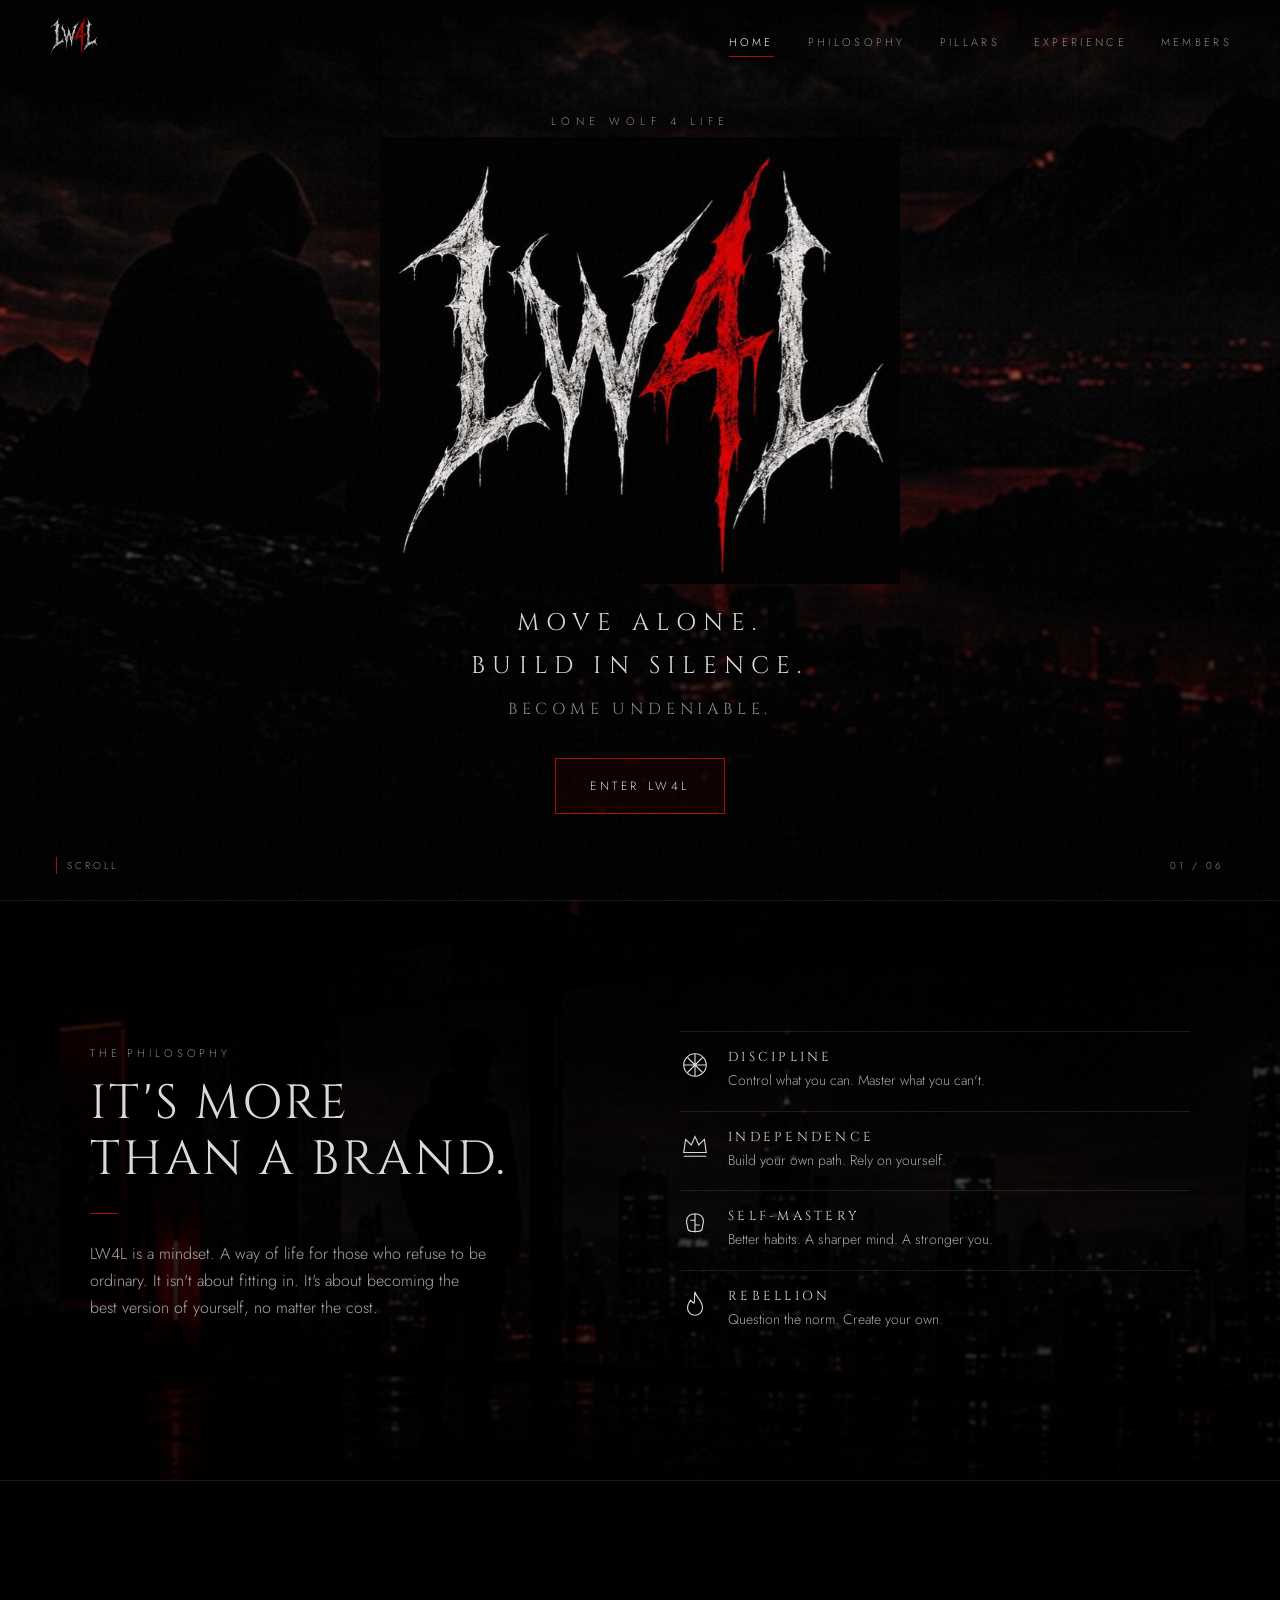
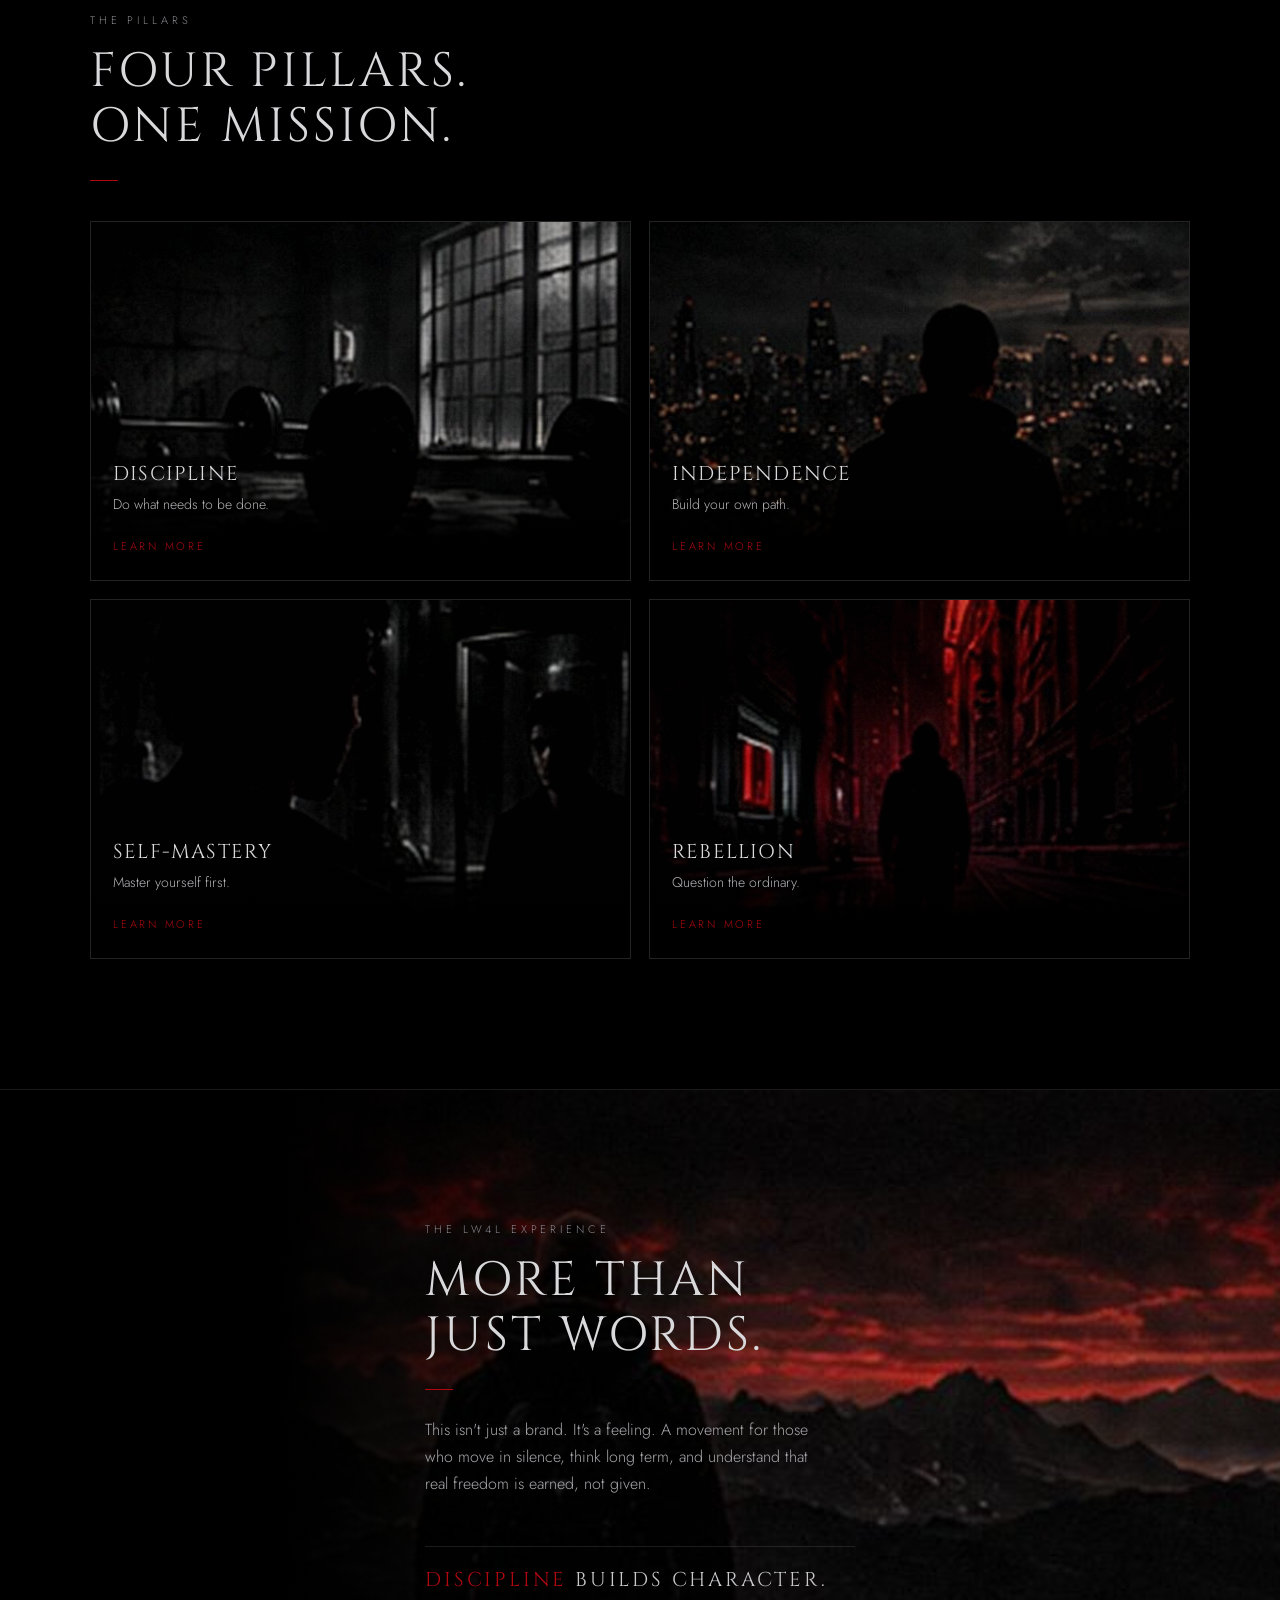
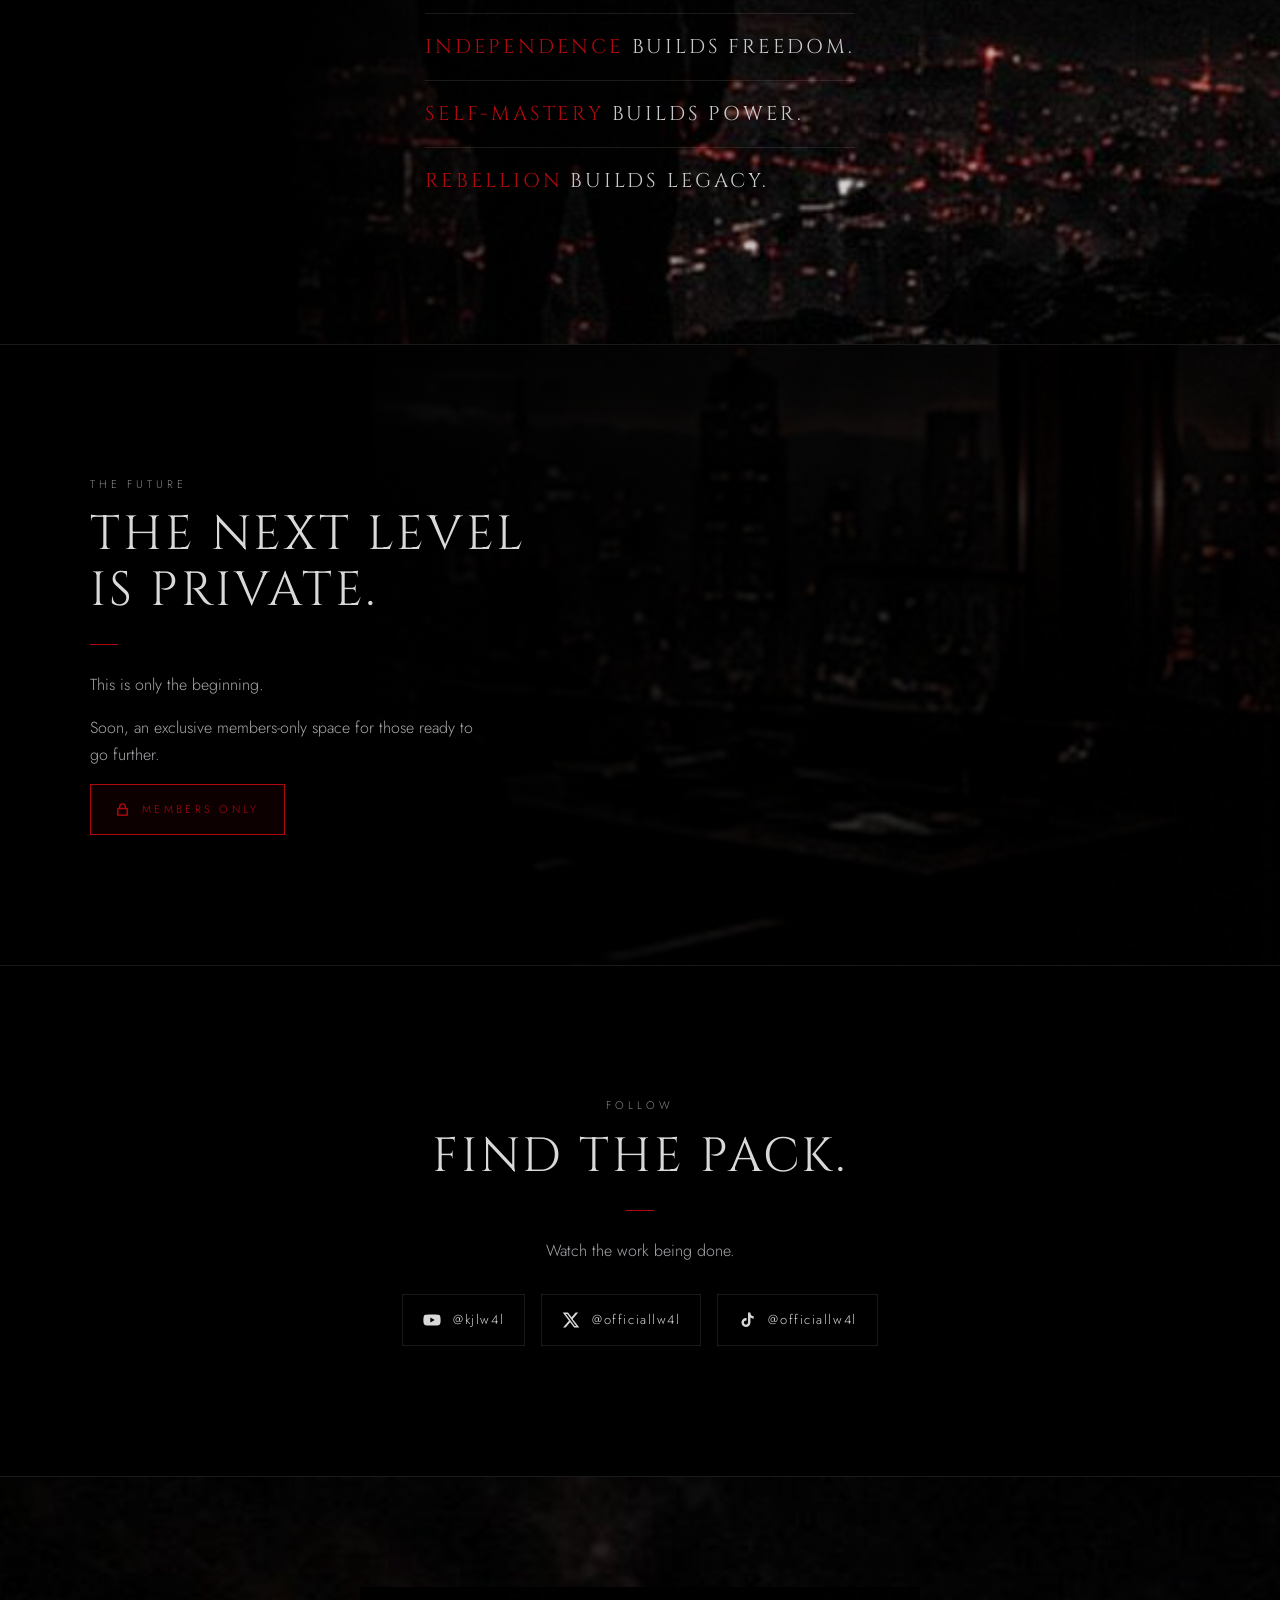
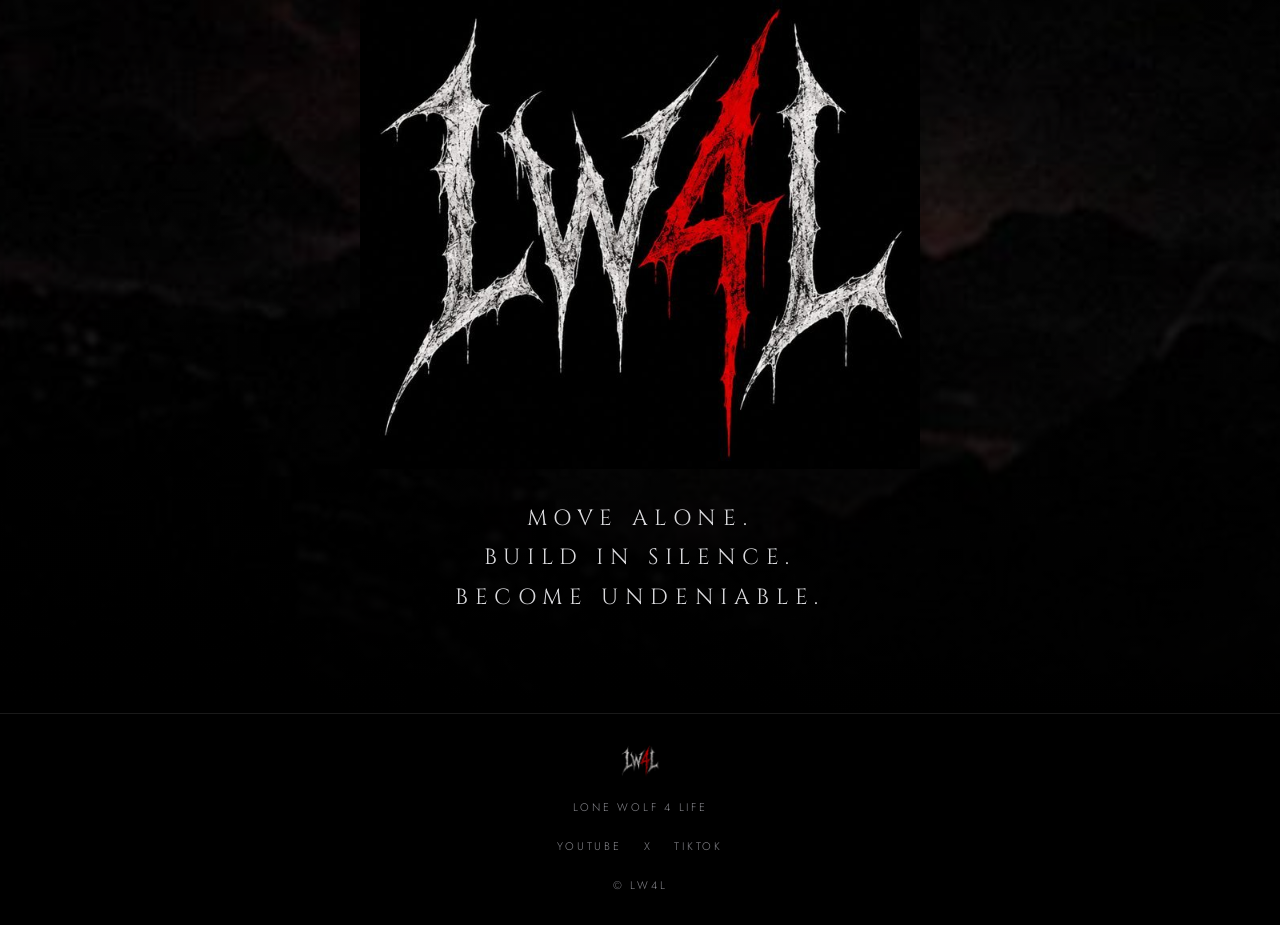
==== index.html @ 5212b858 "Rename index-3.html to index.html" ====
<!DOCTYPE html>
<html lang="en"><head>
<meta charset="utf-8">
<meta name="viewport" content="width=device-width, initial-scale=1, viewport-fit=cover">
<title>LW4L — Lone Wolf 4 Life</title>
<meta name="description" content="Move alone. Build in silence. Become undeniable.">
<meta name="theme-color" content="#000000">
<link rel="preconnect" href="https://fonts.googleapis.com"><link rel="preconnect" href="https://fonts.gstatic.com" crossorigin>
<link href="https://fonts.googleapis.com/css2?family=Cinzel:wght@400;500&family=Jost:wght@300;400&display=swap" rel="stylesheet">
<style>
:root{--bg:#000;--ch:#0a0a0b;--tx:#d9d9dc;--mu:#8a8a90;--red:#b0080f;--line:rgba(255,255,255,.1);--serif:'Cinzel',Georgia,serif;--sans:'Jost',system-ui,sans-serif;box-sizing:border-box;padding-top:env(safe-area-inset-top,0px);padding-bottom:env(safe-area-inset-bottom,0px)}
*,*:before,*:after{box-sizing:inherit}
html{scroll-behavior:smooth;height:auto;scroll-padding-top:64px}
body{margin:0;background:var(--bg);color:var(--tx);font:300 16px/1.7 var(--sans);overflow-x:hidden}
body:after{content:"";position:fixed;inset:0;pointer-events:none;opacity:.07;z-index:50;background-image:url("data:image/svg+xml,%3Csvg xmlns='http://www.w3.org/2000/svg' width='160' height='160'%3E%3Cfilter id='n'%3E%3CfeTurbulence baseFrequency='.9' numOctaves='2'/%3E%3C/filter%3E%3Crect width='160' height='160' filter='url(%23n)'/%3E%3C/svg%3E")}
a{color:inherit;text-decoration:none}
h1,h2,h3{font-family:var(--serif);font-weight:400;margin:0;letter-spacing:.06em;text-transform:uppercase;line-height:1.15}
.eyebrow{font-size:11px;letter-spacing:.35em;color:var(--mu);margin:0 0 14px;text-transform:uppercase}
.rule{width:28px;height:1px;background:var(--red);margin:26px 0}
section{position:relative;padding:88px 24px;border-top:1px solid var(--line);overflow:hidden}
.in{max-width:1100px;margin:0 auto;position:relative;z-index:2}
h2{font-size:clamp(28px,7.5vw,48px)}
p{margin:0 0 1em;color:#a9a9ae;max-width:44ch}
.scene{position:absolute;inset:0;z-index:0}
.scene svg{width:100%;height:100%;display:block}
.shade{position:absolute;inset:0;z-index:1;background:linear-gradient(180deg,rgba(0,0,0,.35),rgba(0,0,0,.2) 40%,#000 100%)}
/* nav */
nav{position:fixed;top:0;left:0;right:0;z-index:40;display:flex;justify-content:space-between;align-items:center;padding:calc(10px + env(safe-area-inset-top,0px)) 20px 10px;background:linear-gradient(#000,transparent);transition:background .3s}
nav.s{background:rgba(0,0,0,.88);backdrop-filter:blur(8px)}
.logo-s{height:38px;mix-blend-mode:screen}
.links{display:none}
.links a{font-size:11px;letter-spacing:.3em;text-transform:uppercase;color:var(--mu);padding:6px 0;margin-left:34px;border-bottom:1px solid transparent;transition:.3s}
.links a:hover,.links a.on{color:#fff;border-color:var(--red)}
.burger{background:none;border:0;width:44px;height:44px;cursor:pointer;display:grid;place-content:center;gap:6px}
.burger i{display:block;width:22px;height:1px;background:var(--tx);transition:.3s}
.menu{position:fixed;inset:0;z-index:39;background:#000;display:flex;flex-direction:column;justify-content:center;gap:26px;padding:40px;opacity:0;visibility:hidden;transition:.4s}
.menu.o{opacity:1;visibility:visible}
.menu a{font-family:var(--serif);font-size:28px;letter-spacing:.12em;text-transform:uppercase}
.menu a:last-child{color:var(--red)}
/* hero */
#home{min-height:100svh;display:flex;align-items:center;justify-content:center;text-align:center;padding:96px 20px 70px;border:0}
#home .hl{width:min(82vw,520px);mix-blend-mode:screen;margin:6px auto 0;display:block;animation:rise 2.2s ease both}
@keyframes rise{from{opacity:0;filter:blur(8px);transform:scale(.97)}to{opacity:1;filter:none;transform:none}}
.sup{font-size:11px;letter-spacing:.5em;color:var(--mu);margin:0;max-width:none}
.hero-t{font-size:clamp(15px,4.4vw,24px);letter-spacing:.3em;margin:18px 0 8px;line-height:1.8}
.hero-s{font-family:var(--serif);font-size:clamp(12px,3.4vw,16px);letter-spacing:.3em;color:var(--mu);margin:0 auto 34px;max-width:none}
.btn{display:inline-block;border:1px solid var(--red);color:var(--tx);font-size:12px;letter-spacing:.3em;text-transform:uppercase;padding:17px 34px;min-height:48px;background:rgba(120,0,6,.12);transition:.35s}
.btn:hover{background:var(--red);box-shadow:0 0 30px rgba(176,8,15,.4)}
.scroll{position:absolute;left:24px;bottom:26px;z-index:3;font-size:10px;letter-spacing:.3em;color:var(--mu);border-left:1px solid var(--red);padding-left:10px}
.count{position:absolute;right:24px;bottom:26px;z-index:3;font-size:10px;letter-spacing:.3em;color:var(--mu)}
/* philosophy */
.ph{display:grid;gap:40px}
.trait{display:flex;gap:18px;padding:18px 0;border-top:1px solid var(--line)}
.trait svg{flex:none;width:30px;height:30px;stroke:var(--tx);fill:none;stroke-width:1.2}
.trait h3{font-size:13px;letter-spacing:.25em;margin-bottom:4px}
.trait p{font-size:14px;margin:0}
/* pillars */
.grid{display:grid;gap:14px;margin-top:40px}
.card{position:relative;border:1px solid var(--line);background:var(--ch);min-height:300px;display:flex;flex-direction:column;justify-content:flex-end;overflow:hidden;transition:border-color .4s}
.card:hover{border-color:rgba(176,8,15,.7)}
.card .scene{opacity:.8;transition:transform 1.2s}
.card:hover .scene{transform:scale(1.06)}
.card .txt{position:relative;z-index:2;padding:22px;background:linear-gradient(transparent,#000 70%)}
.card h3{font-size:20px;margin-bottom:8px}
.card p{font-size:14px;margin:0 0 14px;color:#b4b4b8}
.card small{font-size:11px;letter-spacing:.25em;color:var(--red);text-transform:uppercase}
/* experience */
#experience{min-height:92svh;display:flex;align-items:center;background:#000}
.lines{margin-top:48px}
.lines div{font-family:var(--serif);font-size:clamp(15px,4.2vw,20px);letter-spacing:.14em;text-transform:uppercase;padding:16px 0;border-top:1px solid var(--line);color:#c9c9cc;opacity:.35;transition:opacity .9s,color .9s}
.lines div.v{opacity:1}
.lines div.v b{color:var(--red);font-weight:400}
/* future */
.lock{display:inline-flex;align-items:center;gap:12px;border:1px solid var(--red);color:var(--red);font-size:11px;letter-spacing:.3em;padding:15px 24px;min-height:48px;background:rgba(120,0,6,.1)}
.lock svg{width:15px;height:15px;stroke:var(--red);fill:none;stroke-width:1.5}
/* socials */
#social{text-align:center}
#social p{margin-left:auto;margin-right:auto}
.soc{display:flex;gap:16px;justify-content:center;margin-top:30px;flex-wrap:wrap}
.soc a{display:flex;align-items:center;gap:12px;border:1px solid var(--line);padding:14px 20px;min-height:48px;font-size:13px;letter-spacing:.12em;transition:.35s}
.soc a:hover{border-color:var(--red);background:rgba(120,0,6,.15)}
.soc svg{width:18px;height:18px;fill:var(--tx)}
/* final */
#final{text-align:center;padding:110px 20px 90px}
#final .fl{width:min(86vw,560px);mix-blend-mode:screen;display:block;margin:0 auto 30px}
#final .hero-t{margin:0 0 6px}
footer{border-top:1px solid var(--line);padding:30px 24px calc(30px + env(safe-area-inset-bottom,0px));display:flex;flex-direction:column;gap:20px;align-items:center;text-align:center;font-size:11px;letter-spacing:.25em;color:var(--mu)}
footer img{height:34px;mix-blend-mode:screen}
footer .fs{display:flex;gap:22px}
footer .fs a:hover{color:#fff}
.rv{opacity:0;transform:translateY(14px);transition:opacity 1s,transform 1s}
.rv.v{opacity:1;transform:none}
:focus-visible{outline:1px solid var(--red);outline-offset:3px}
@media(prefers-reduced-motion:reduce){*{animation:none!important;transition:none!important}.rv,.lines div{opacity:1;transform:none}html{scroll-behavior:auto}}
@media(min-width:860px){
section{padding:130px 56px}
nav{padding:14px 48px}.links{display:block}.burger{display:none}.logo-s{height:44px}
.ph{grid-template-columns:1fr 1fr;gap:80px;align-items:center}
.grid{grid-template-columns:1fr 1fr;gap:18px}.card{min-height:360px}
.scroll{left:56px}.count{right:56px}
#home .hl{width:520px}
}
.scene img{width:100%;height:100%;object-fit:cover;display:block}
#home .scene img{object-position:22% 40%}#home .shade{background:linear-gradient(180deg,rgba(0,0,0,.45),rgba(0,0,0,.5) 45%,#000 100%)}
#philosophy .scene img{object-position:75% 50%}#philosophy .scene{opacity:.5!important}
#philosophy .shade{background:linear-gradient(180deg,rgba(0,0,0,.75),rgba(0,0,0,.45) 45%,rgba(0,0,0,.8))}
.card .scene img{filter:contrast(1.05) saturate(.9)}
#experience .scene{bottom:auto;height:64%}#experience .scene img{object-position:70% 50%}
.sh-e{background:linear-gradient(180deg,rgba(0,0,0,.35) 0,rgba(0,0,0,.45) 30%,#000 66%)!important}
.sh-m{background:linear-gradient(180deg,#000,rgba(0,0,0,.55) 40%,#000)!important}
#members .scene{opacity:.45}#final .scene{opacity:.8}
@media(min-width:860px){#experience .scene{height:100%}#experience .scene img{object-position:60% 50%}
.sh-e{background:linear-gradient(90deg,#000 22%,rgba(0,0,0,.15) 62%,rgba(0,0,0,.35))!important}
.sh-m{background:linear-gradient(90deg,#000 25%,rgba(0,0,0,.35))!important}#home .scene img{object-position:50% 40%}}
@media(prefers-reduced-motion:no-preference){#home .scene img{animation:kb 24s ease-out both}@keyframes kb{from{transform:scale(1.06)}to{transform:none}}}
</style></head><body>
<nav id="nav"><a href="#home" aria-label="LW4L home"><img class="logo-s" src="logo.jpg" alt="LW4L"></a>
<div class="links"><a href="#home" class="on">Home</a><a href="#philosophy">Philosophy</a><a href="#pillars">Pillars</a><a href="#experience">Experience</a><a href="#members">Members</a></div>
<button class="burger" id="bg" aria-label="Menu" aria-expanded="false"><i></i><i></i></button></nav>
<div class="menu" id="menu"><a href="#home">Home</a><a href="#philosophy">Philosophy</a><a href="#pillars">Pillars</a><a href="#experience">Experience</a><a href="#members">Members</a></div>

<section id="home">
<div class="scene "><img src="hero.jpg" alt="" decoding="async"></div><div class="shade"></div>
<div class="in"><p class="sup">LONE WOLF 4 LIFE</p>
<img class="hl" src="logo.jpg" alt="LW4L">
<h1 class="hero-t">Move alone.<br>Build in silence.</h1><p class="hero-s">BECOME UNDENIABLE.</p>
<a class="btn" href="#philosophy">Enter LW4L</a></div>
<div class="scroll">SCROLL</div><div class="count">01 / 06</div></section>

<section id="philosophy"><div class="scene "><img src="philosophy.jpg" alt="" loading="lazy" decoding="async"></div><div class="shade"></div>
<div class="in ph"><div class="rv"><p class="eyebrow">The philosophy</p><h2>It's more<br>than a brand.</h2><div class="rule"></div>
<p>LW4L is a mindset. A way of life for those who refuse to be ordinary. It isn't about fitting in. It's about becoming the best version of yourself, no matter the cost.</p></div>
<div class="rv">
<div class="trait"><svg viewBox="0 0 32 32"><circle cx="16" cy="16" r="12"/><path d="M16 4v24M4 16h24M8 8l16 16M24 8L8 24"/></svg><div><h3>Discipline</h3><p>Control what you can. Master what you can't.</p></div></div>
<div class="trait"><svg viewBox="0 0 32 32"><path d="M4 24l2-14 6 6 4-9 4 9 6-6 2 14zM4 28h24"/></svg><div><h3>Independence</h3><p>Build your own path. Rely on yourself.</p></div></div>
<div class="trait"><svg viewBox="0 0 32 32"><path d="M16 5c-5 0-9 3-9 8 0 3 1 4 1 6 0 3 2 5 5 5h6c3 0 5-2 5-5 0-2 1-3 1-6 0-5-4-8-9-8zM16 5v20M11 12h5M16 17h5"/></svg><div><h3>Self-mastery</h3><p>Better habits. A sharper mind. A stronger you.</p></div></div>
<div class="trait"><svg viewBox="0 0 32 32"><path d="M16 3c1 6 8 9 8 17a8 8 0 0 1-16 0c0-4 2-5 3-8 2 2 3 3 4 3 1-4 0-8 1-12z"/></svg><div><h3>Rebellion</h3><p>Question the norm. Create your own.</p></div></div>
</div></div></section>

<section id="pillars"><div class="in"><div class="rv"><p class="eyebrow">The pillars</p><h2>Four pillars.<br>One mission.</h2><div class="rule"></div></div>
<div class="grid">
<a class="card rv" href="#experience"><div class="scene "><img src="discipline.jpg" alt="" loading="lazy" decoding="async"></div><div class="txt"><h3>Discipline</h3><p>Do what needs to be done.</p><small>Learn more</small></div></a>
<a class="card rv" href="#experience"><div class="scene "><img src="independence.jpg" alt="" loading="lazy" decoding="async"></div><div class="txt"><h3>Independence</h3><p>Build your own path.</p><small>Learn more</small></div></a>
<a class="card rv" href="#experience"><div class="scene "><img src="self-mastery.jpg" alt="" loading="lazy" decoding="async"></div><div class="txt"><h3>Self-mastery</h3><p>Master yourself first.</p><small>Learn more</small></div></a>
<a class="card rv" href="#experience"><div class="scene "><img src="rebellion.jpg" alt="" loading="lazy" decoding="async"></div><div class="txt"><h3>Rebellion</h3><p>Question the ordinary.</p><small>Learn more</small></div></a>
</div></div></section>

<section id="experience"><div class="scene "><img src="experience.jpg" alt="" loading="lazy" decoding="async"></div><div class="shade sh-e"></div>
<div class="in"><div class="rv"><p class="eyebrow">The LW4L experience</p><h2>More than<br>just words.</h2><div class="rule"></div>
<p>This isn't just a brand. It's a feeling. A movement for those who move in silence, think long term, and understand that real freedom is earned, not given.</p></div>
<div class="lines"><div><b>Discipline</b> builds character.</div><div><b>Independence</b> builds freedom.</div><div><b>Self-mastery</b> builds power.</div><div><b>Rebellion</b> builds legacy.</div></div></div></section>

<section id="members"><div class="scene "><img src="members.jpg" alt="" loading="lazy" decoding="async"></div><div class="shade sh-m"></div>
<div class="in rv"><p class="eyebrow">The future</p><h2>The next level<br>is private.</h2><div class="rule"></div>
<p>This is only the beginning.</p><p>Soon, an exclusive members-only space for those ready to go further.</p>
<span class="lock"><svg viewBox="0 0 16 16"><rect x="3" y="7" width="10" height="7"/><path d="M5 7V5a3 3 0 0 1 6 0v2"/></svg>MEMBERS ONLY</span></div></section>

<section id="social"><div class="in rv"><p class="eyebrow">Follow</p><h2>Find the pack.</h2><div class="rule" style="margin-left:auto;margin-right:auto"></div><p>Watch the work being done.</p>
<div class="soc">
<a href="https://www.youtube.com/@kjlw4l" target="_blank" rel="noopener"><svg viewBox="0 0 24 24"><path d="M23 7.2a3 3 0 0 0-2.1-2.1C19 4.6 12 4.6 12 4.6s-7 0-8.9.5A3 3 0 0 0 1 7.2C.5 9 .5 12 .5 12s0 3 .5 4.8a3 3 0 0 0 2.1 2.1c1.9.5 8.9.5 8.9.5s7 0 8.9-.5a3 3 0 0 0 2.1-2.1c.5-1.8.5-4.8.5-4.8s0-3-.5-4.8zM9.8 15.2V8.8l5.9 3.2z"/></svg>@kjlw4l</a>
<a href="https://x.com/officiallw4l" target="_blank" rel="noopener"><svg viewBox="0 0 24 24"><path d="M18.2 2h3.4l-7.4 8.5L23 22h-6.8l-5.3-7-6.1 7H1.4l7.9-9L1 2h7l4.8 6.4zm-1.2 18h1.9L7 3.9H5z"/></svg>@officiallw4l</a>
<a href="https://www.tiktok.com/@officiallw4l" target="_blank" rel="noopener"><svg viewBox="0 0 24 24"><path d="M16.6 2h-3.2v13.4a2.8 2.8 0 1 1-2.8-2.8c.3 0 .6 0 .8.1V9.4a6 6 0 1 0 5.2 5.9V8.8a7.4 7.4 0 0 0 4.3 1.4V7a4.3 4.3 0 0 1-4.3-5z"/></svg>@officiallw4l</a></div></div></section>

<section id="final"><div class="scene "><img src="final.jpg" alt="" loading="lazy" decoding="async"></div><div class="shade"></div>
<div class="in rv"><img class="fl" src="logo.jpg" alt="LW4L">
<h2 class="hero-t" style="font-size:clamp(14px,4vw,22px)">Move alone.<br>Build in silence.<br>Become undeniable.</h2></div></section>
<footer><img src="logo.jpg" alt="LW4L"><span>LONE WOLF 4 LIFE</span>
<div class="fs"><a href="https://www.youtube.com/@kjlw4l" target="_blank" rel="noopener">YOUTUBE</a><a href="https://x.com/officiallw4l" target="_blank" rel="noopener">X</a><a href="https://www.tiktok.com/@officiallw4l" target="_blank" rel="noopener">TIKTOK</a></div>
<span>© LW4L</span></footer>
<script>
// Menu
const bg=document.getElementById('bg'),menu=document.getElementById('menu'),nav=document.getElementById('nav');
function tog(o){menu.classList.toggle('o',o);bg.setAttribute('aria-expanded',o);document.body.style.overflow=o?'hidden':''}
bg.onclick=()=>tog(!menu.classList.contains('o'));
menu.querySelectorAll('a').forEach(a=>a.onclick=()=>tog(false));
addEventListener('scroll',()=>nav.classList.toggle('s',scrollY>40),{passive:true});
// Reveals
const io=new IntersectionObserver(es=>es.forEach(e=>{if(e.isIntersecting){e.target.classList.add('v');io.unobserve(e.target)}}),{threshold:.2});
document.querySelectorAll('.rv').forEach(e=>io.observe(e));
const io2=new IntersectionObserver(es=>es.forEach(e=>{if(e.isIntersecting){[...e.target.children].forEach((c,i)=>setTimeout(()=>c.classList.add('v'),i*450));io2.unobserve(e.target)}}),{threshold:.4});
io2.observe(document.querySelector('.lines'));
// Active nav link
const ls=[...document.querySelectorAll('.links a')];
const io3=new IntersectionObserver(es=>es.forEach(e=>{if(e.isIntersecting)ls.forEach(l=>l.classList.toggle('on',l.getAttribute('href')==='#'+e.target.id))}),{threshold:.5});
['home','philosophy','pillars','experience','members'].forEach(i=>io3.observe(document.getElementById(i)));
</script></body></html>
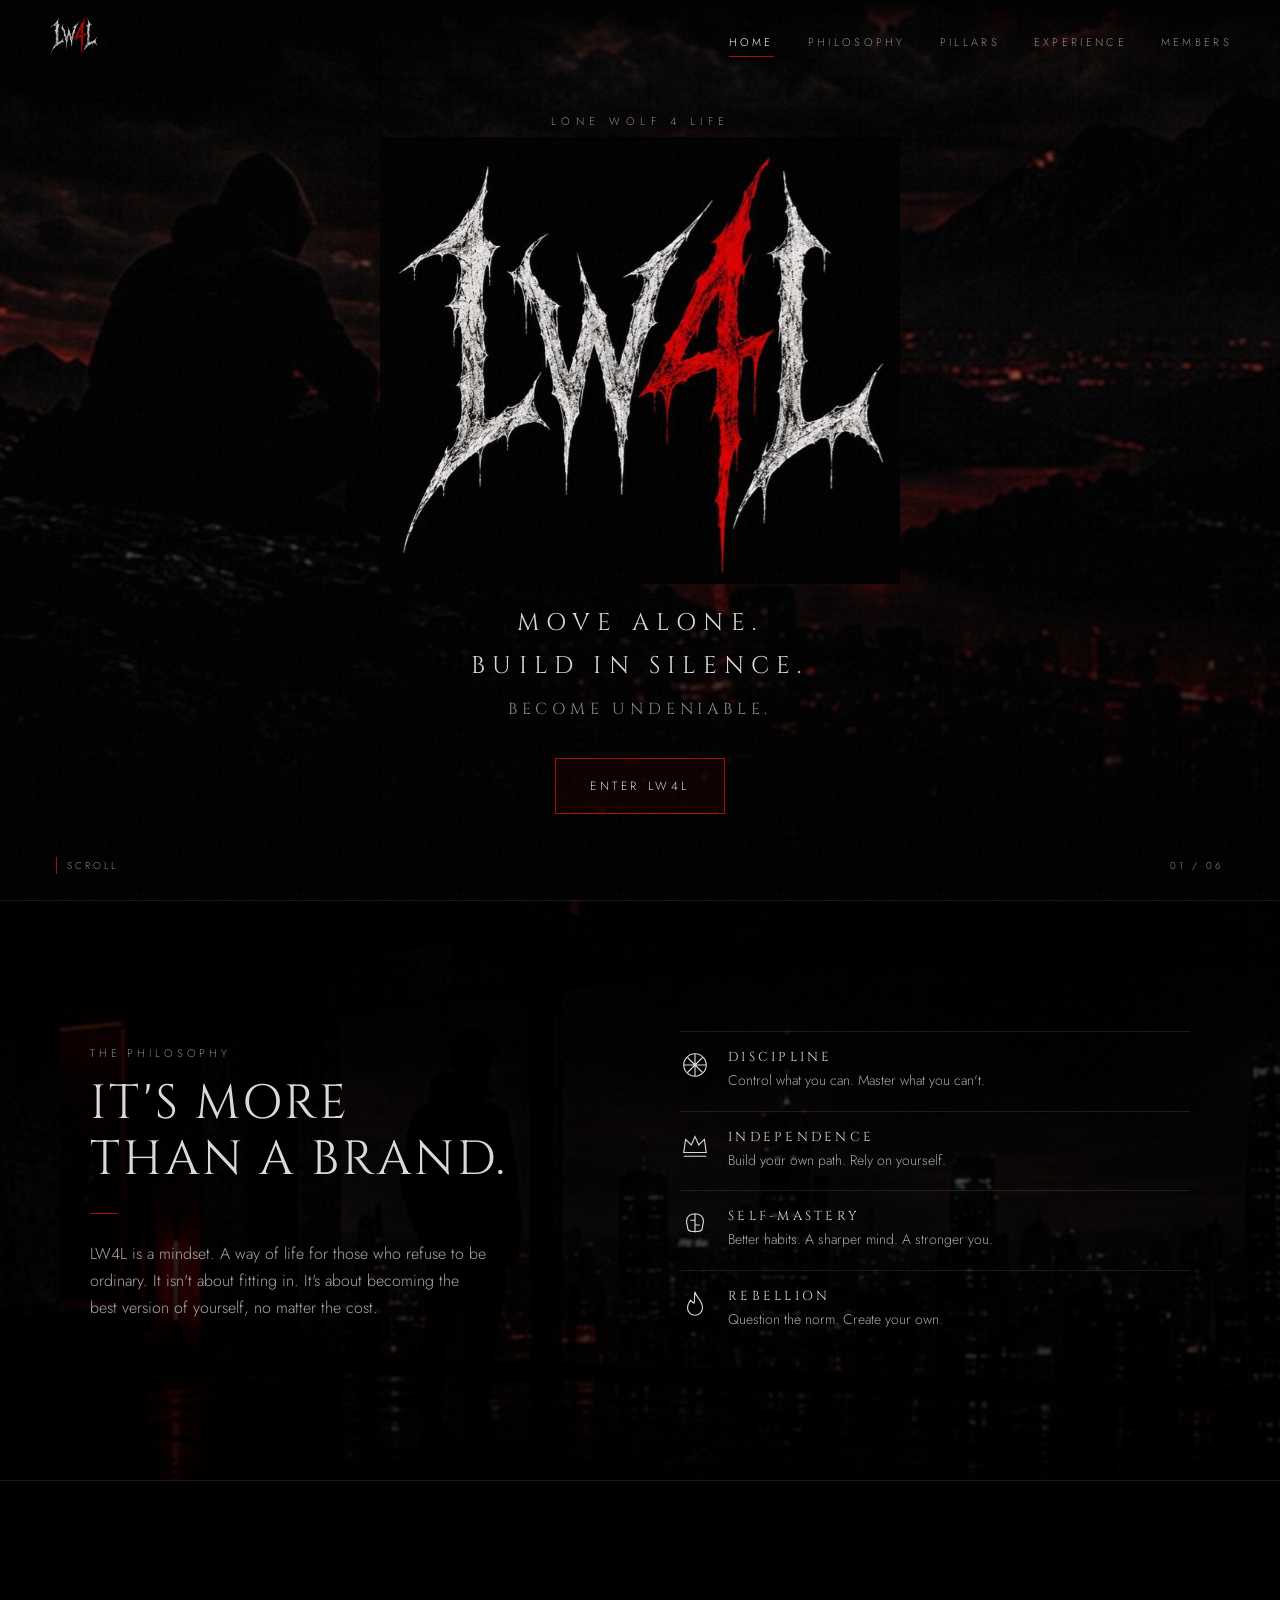
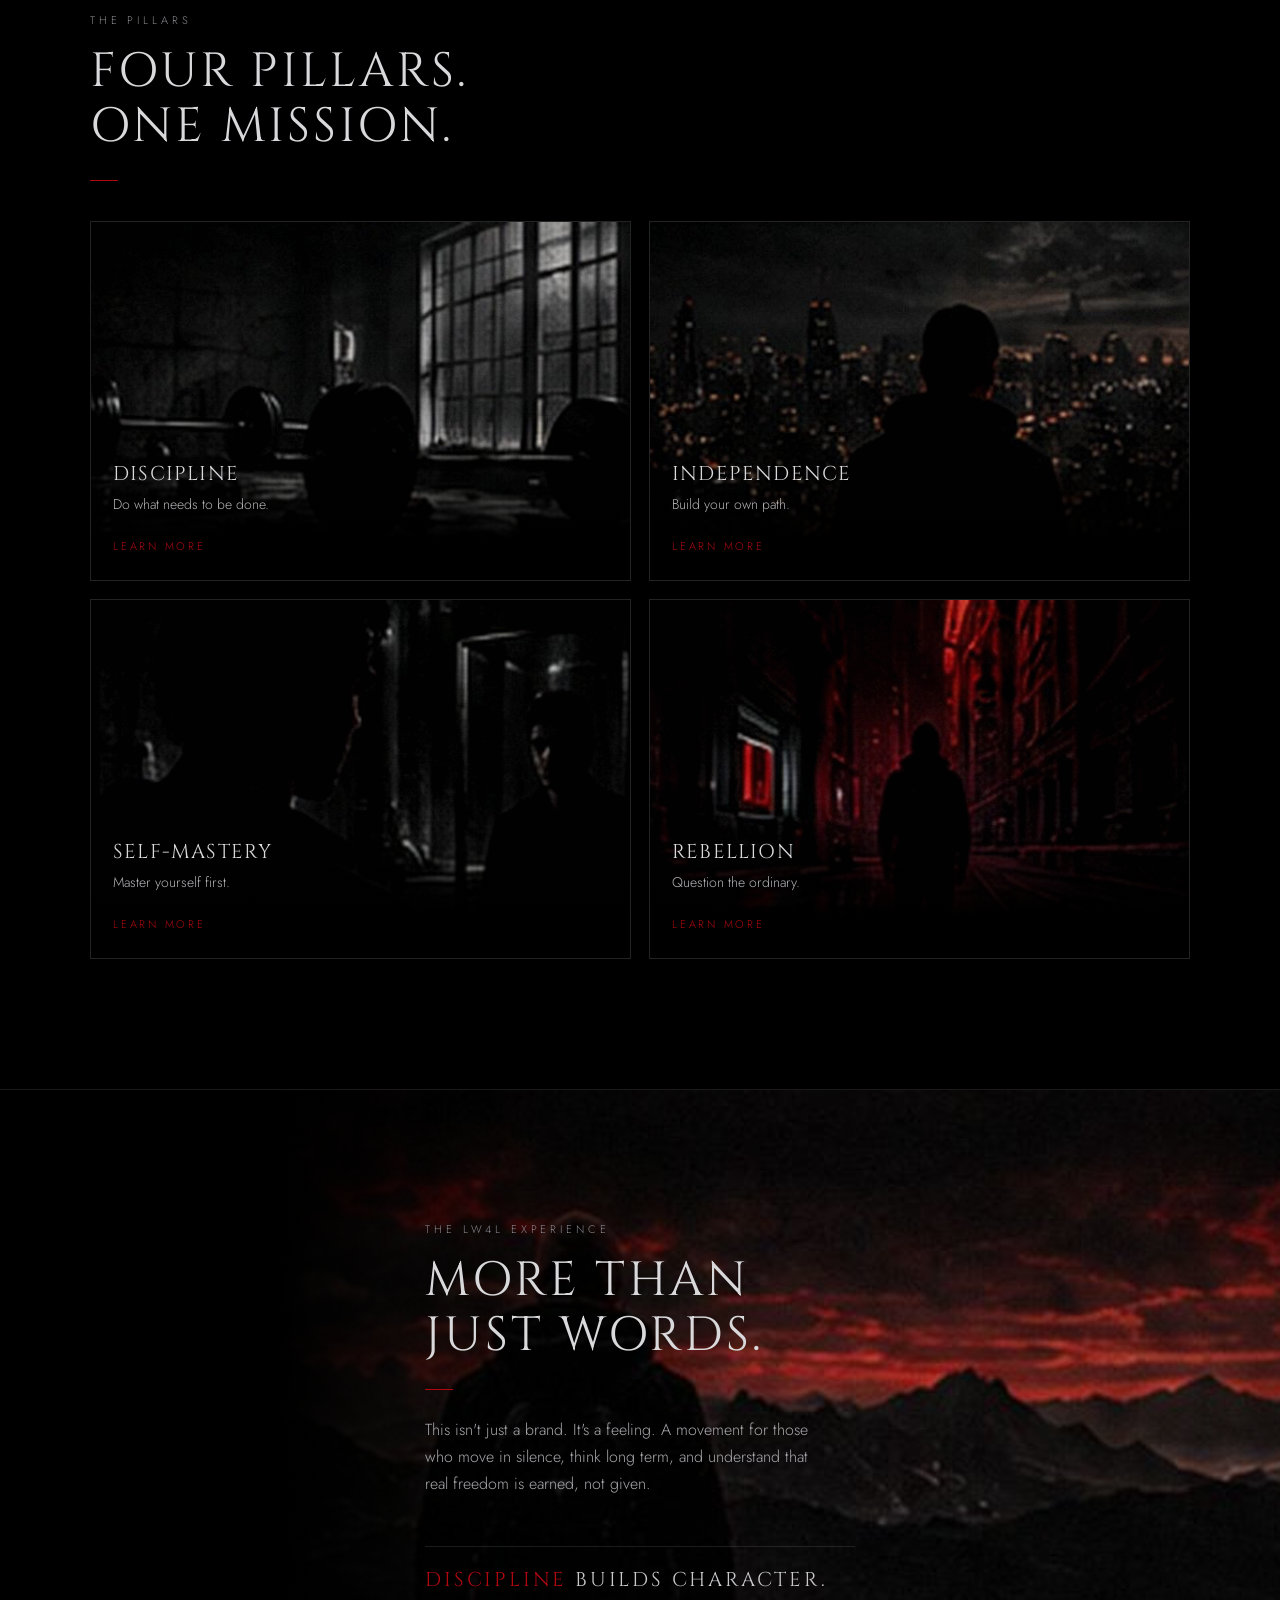
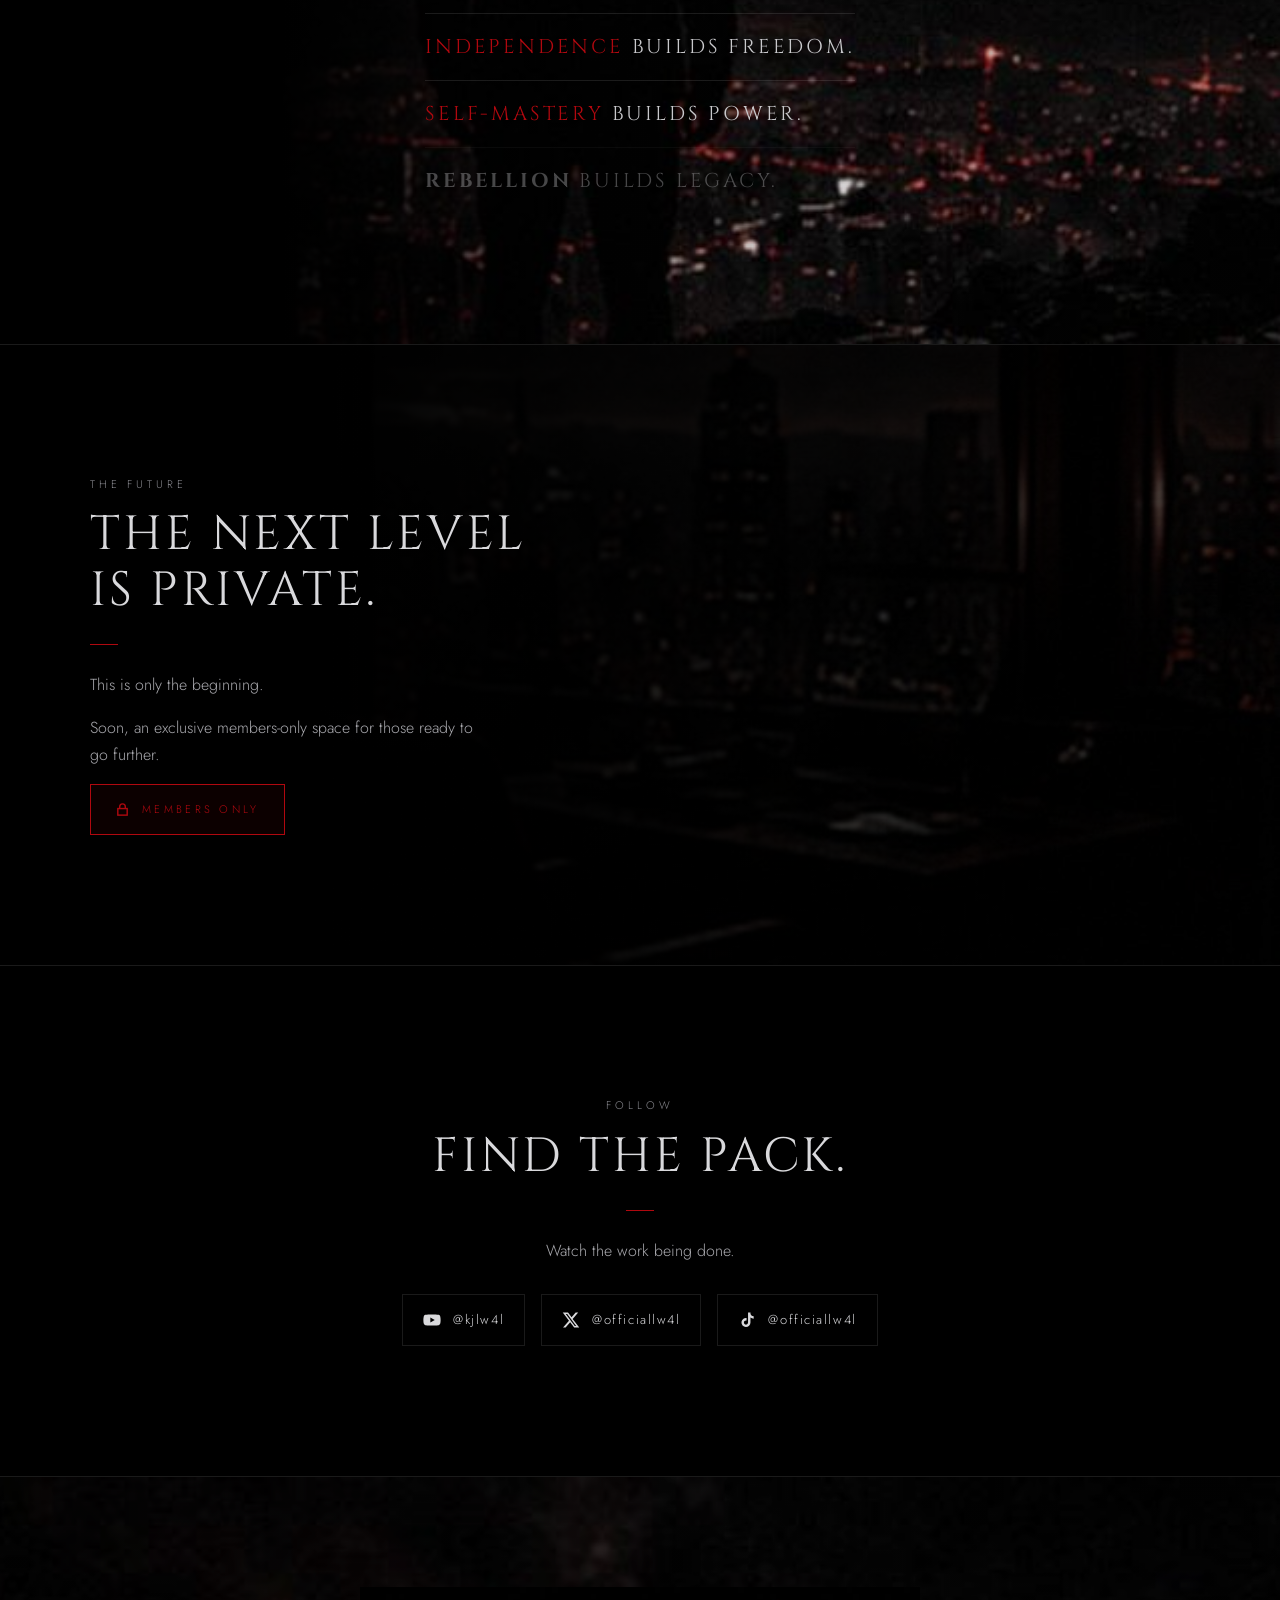
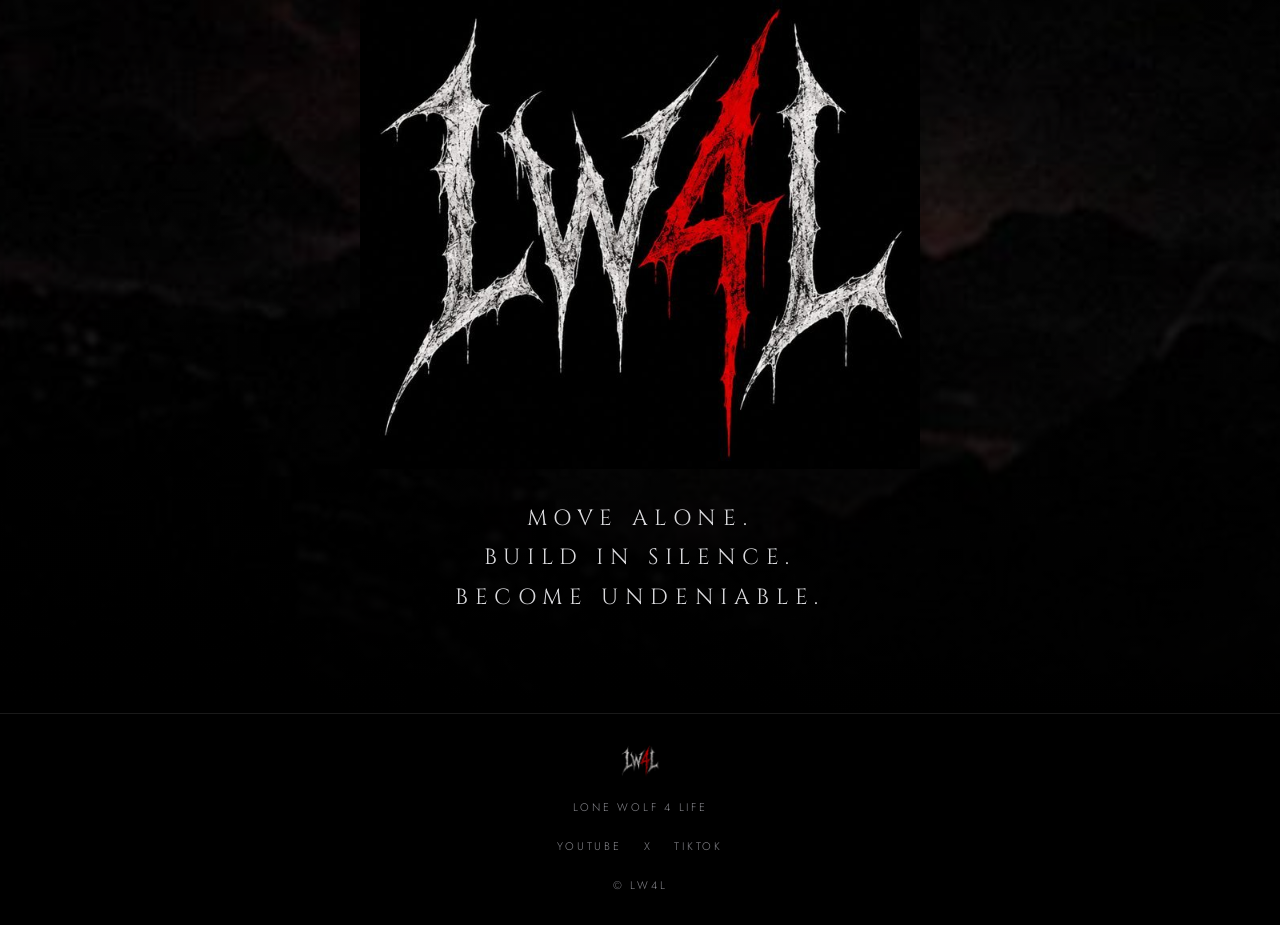
==== commit 2247e2ae: "Rename inde.html to index.html" ====
--- a/index.html
+++ b/index.html
@@ -5,6 +5,12 @@
 <title>LW4L — Lone Wolf 4 Life</title>
 <meta name="description" content="Move alone. Build in silence. Become undeniable.">
 <meta name="theme-color" content="#000000">
+<link rel="manifest" href="pwa.webmanifest">
+<link rel="apple-touch-icon" href="icon-app-192.png">
+<meta name="mobile-web-app-capable" content="yes">
+<meta name="apple-mobile-web-app-capable" content="yes">
+<meta name="apple-mobile-web-app-status-bar-style" content="black-translucent">
+<meta name="apple-mobile-web-app-title" content="LW4L">
 <link rel="preconnect" href="https://fonts.googleapis.com"><link rel="preconnect" href="https://fonts.gstatic.com" crossorigin>
 <link href="https://fonts.googleapis.com/css2?family=Cinzel:wght@400;500&family=Jost:wght@300;400&display=swap" rel="stylesheet">
 <style>
@@ -183,4 +189,5 @@
 const ls=[...document.querySelectorAll('.links a')];
 const io3=new IntersectionObserver(es=>es.forEach(e=>{if(e.isIntersecting)ls.forEach(l=>l.classList.toggle('on',l.getAttribute('href')==='#'+e.target.id))}),{threshold:.5});
 ['home','philosophy','pillars','experience','members'].forEach(i=>io3.observe(document.getElementById(i)));
+if('serviceWorker' in navigator)addEventListener('load',()=>navigator.serviceWorker.register('sw-v2.js').catch(()=>{}));
 </script></body></html>
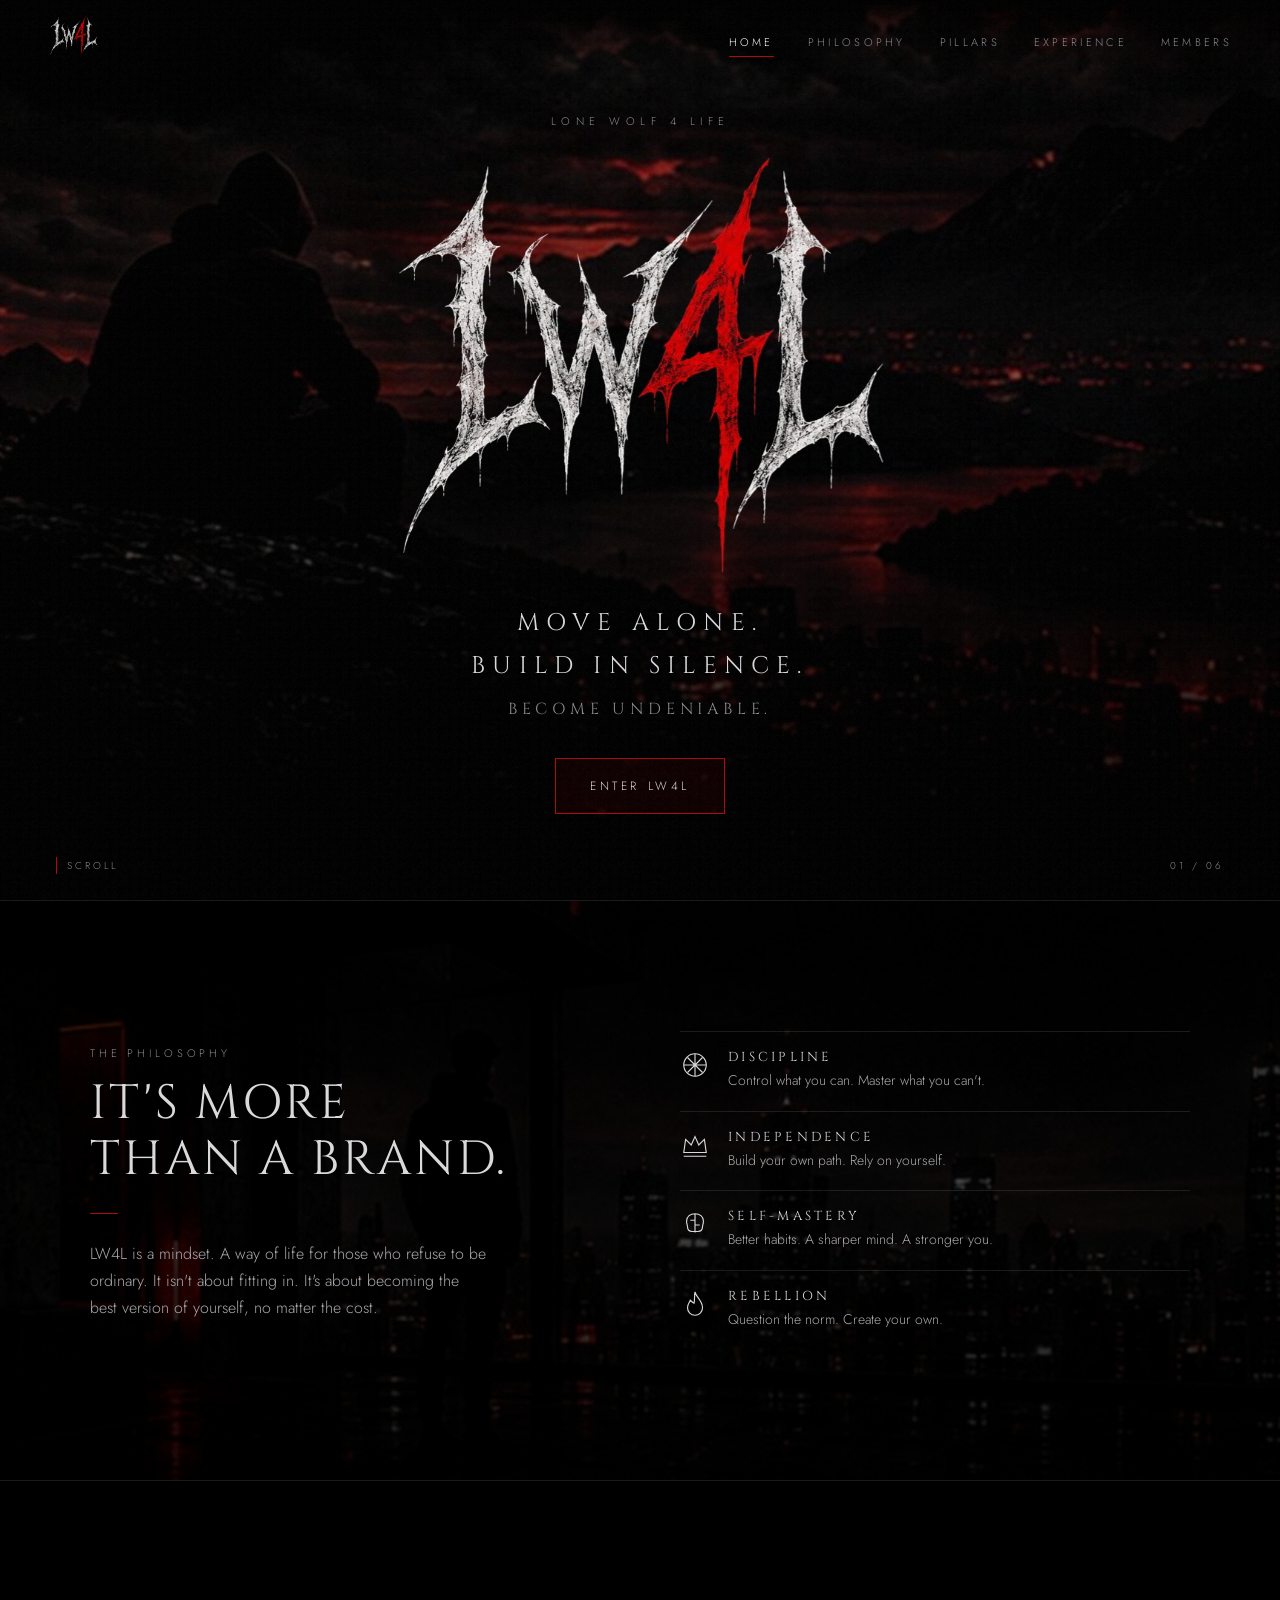
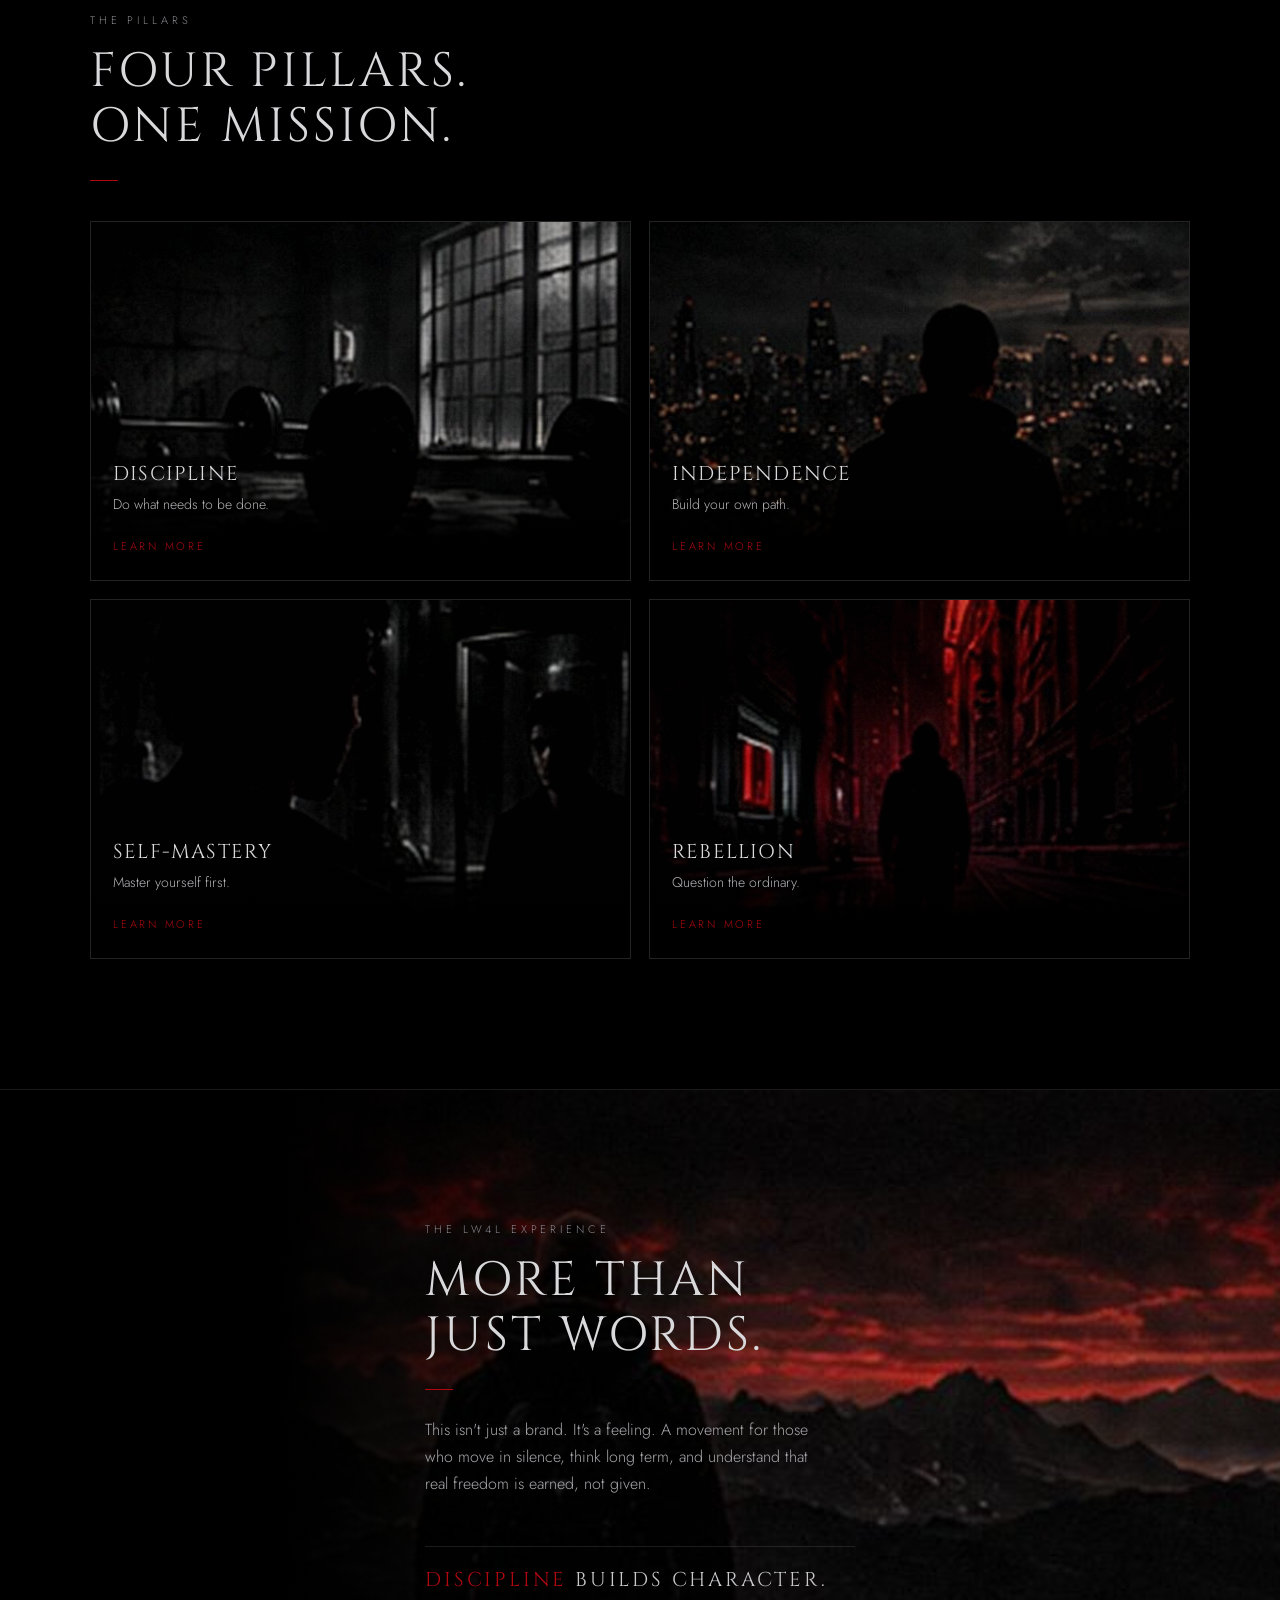
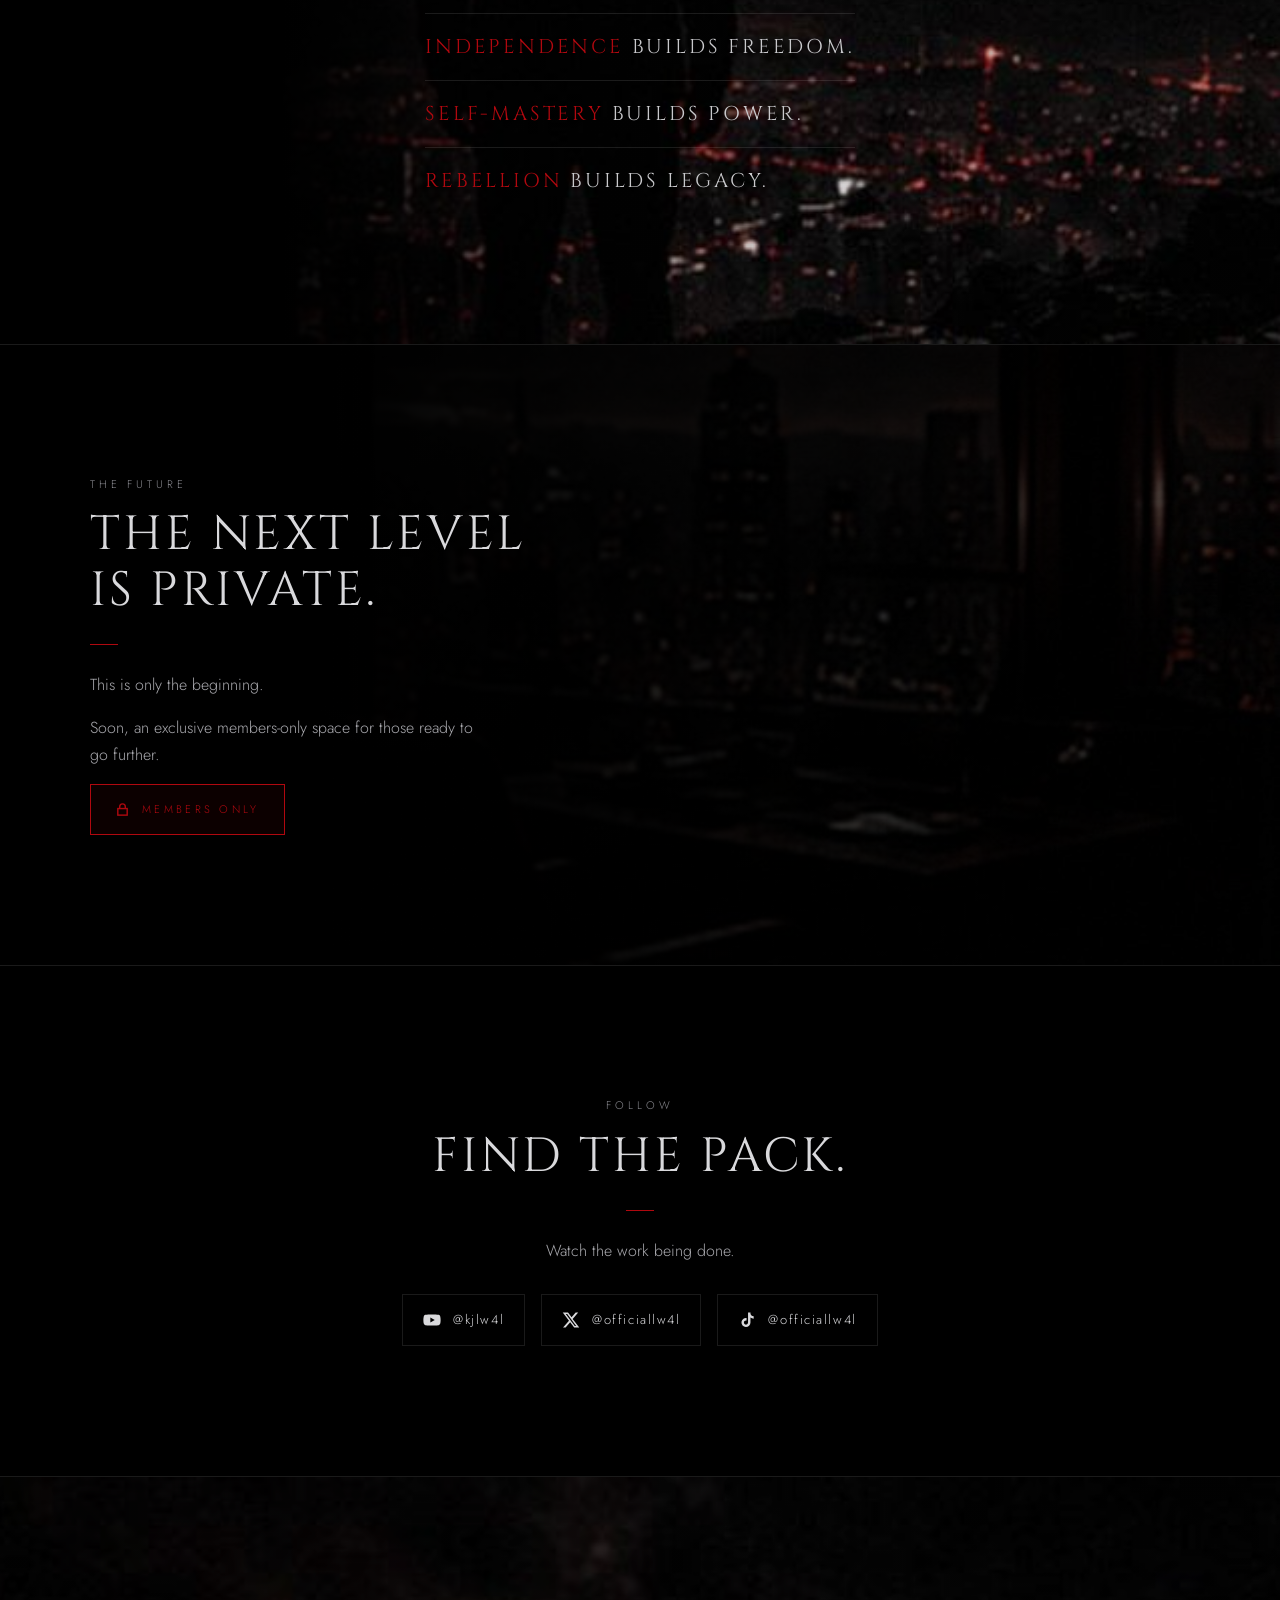
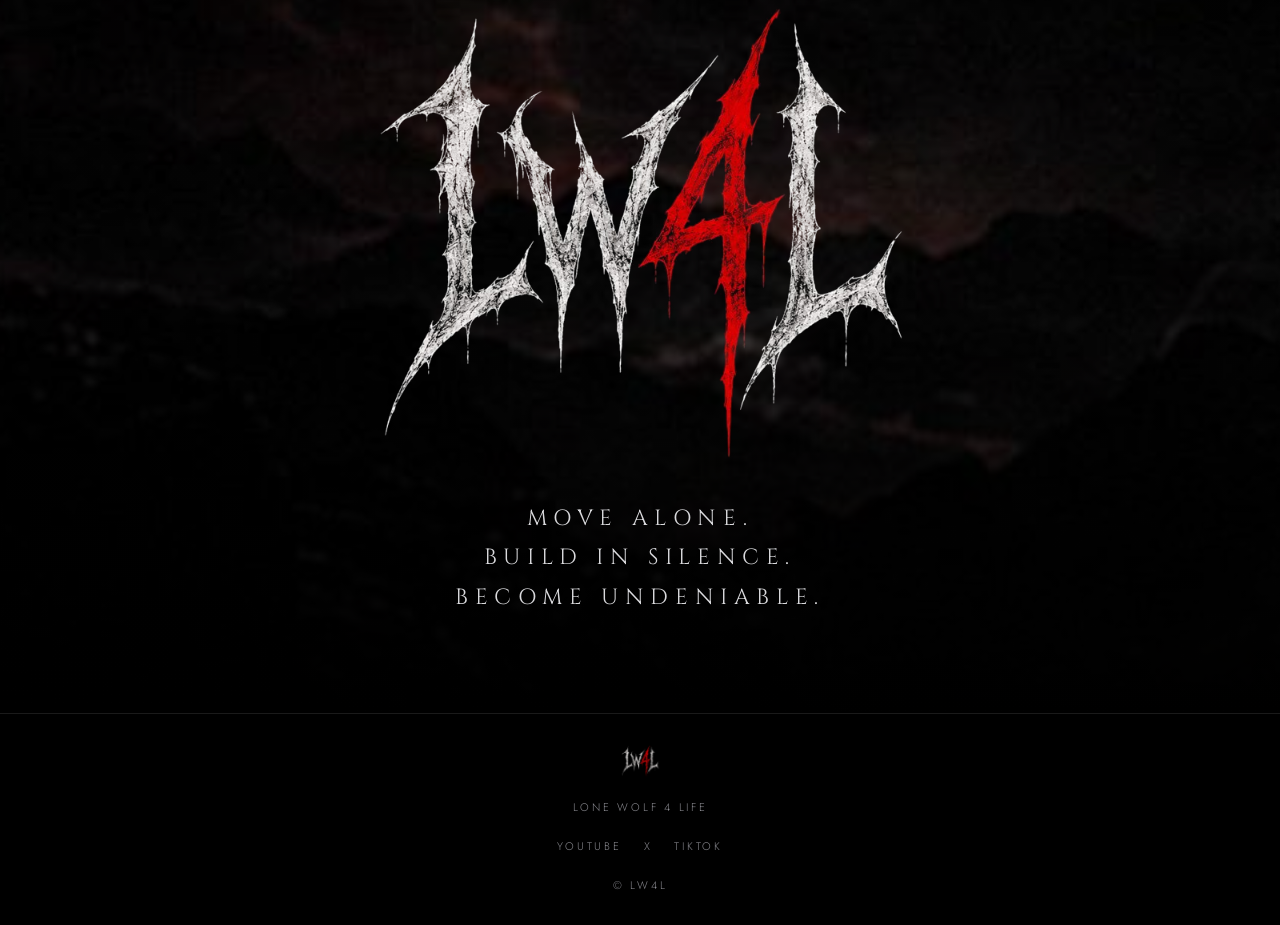
==== commit 3d4ae6f8: "Rename index-v3.html to index.html" ====
--- a/index.html
+++ b/index.html
@@ -120,7 +120,7 @@
 .sh-m{background:linear-gradient(90deg,#000 25%,rgba(0,0,0,.35))!important}#home .scene img{object-position:50% 40%}}
 @media(prefers-reduced-motion:no-preference){#home .scene img{animation:kb 24s ease-out both}@keyframes kb{from{transform:scale(1.06)}to{transform:none}}}
 </style></head><body>
-<nav id="nav"><a href="#home" aria-label="LW4L home"><img class="logo-s" src="logo.jpg" alt="LW4L"></a>
+<nav id="nav"><a href="#home" aria-label="LW4L home"><img class="logo-s" src="logo-clear.png" alt="LW4L"></a>
 <div class="links"><a href="#home" class="on">Home</a><a href="#philosophy">Philosophy</a><a href="#pillars">Pillars</a><a href="#experience">Experience</a><a href="#members">Members</a></div>
 <button class="burger" id="bg" aria-label="Menu" aria-expanded="false"><i></i><i></i></button></nav>
 <div class="menu" id="menu"><a href="#home">Home</a><a href="#philosophy">Philosophy</a><a href="#pillars">Pillars</a><a href="#experience">Experience</a><a href="#members">Members</a></div>
@@ -128,7 +128,7 @@
 <section id="home">
 <div class="scene "><img src="hero.jpg" alt="" decoding="async"></div><div class="shade"></div>
 <div class="in"><p class="sup">LONE WOLF 4 LIFE</p>
-<img class="hl" src="logo.jpg" alt="LW4L">
+<img class="hl" src="logo-clear.png" alt="LW4L">
 <h1 class="hero-t">Move alone.<br>Build in silence.</h1><p class="hero-s">BECOME UNDENIABLE.</p>
 <a class="btn" href="#philosophy">Enter LW4L</a></div>
 <div class="scroll">SCROLL</div><div class="count">01 / 06</div></section>
@@ -168,9 +168,9 @@
 <a href="https://www.tiktok.com/@officiallw4l" target="_blank" rel="noopener"><svg viewBox="0 0 24 24"><path d="M16.6 2h-3.2v13.4a2.8 2.8 0 1 1-2.8-2.8c.3 0 .6 0 .8.1V9.4a6 6 0 1 0 5.2 5.9V8.8a7.4 7.4 0 0 0 4.3 1.4V7a4.3 4.3 0 0 1-4.3-5z"/></svg>@officiallw4l</a></div></div></section>
 
 <section id="final"><div class="scene "><img src="final.jpg" alt="" loading="lazy" decoding="async"></div><div class="shade"></div>
-<div class="in rv"><img class="fl" src="logo.jpg" alt="LW4L">
+<div class="in rv"><img class="fl" src="logo-clear.png" alt="LW4L">
 <h2 class="hero-t" style="font-size:clamp(14px,4vw,22px)">Move alone.<br>Build in silence.<br>Become undeniable.</h2></div></section>
-<footer><img src="logo.jpg" alt="LW4L"><span>LONE WOLF 4 LIFE</span>
+<footer><img src="logo-clear.png" alt="LW4L"><span>LONE WOLF 4 LIFE</span>
 <div class="fs"><a href="https://www.youtube.com/@kjlw4l" target="_blank" rel="noopener">YOUTUBE</a><a href="https://x.com/officiallw4l" target="_blank" rel="noopener">X</a><a href="https://www.tiktok.com/@officiallw4l" target="_blank" rel="noopener">TIKTOK</a></div>
 <span>© LW4L</span></footer>
 <script>
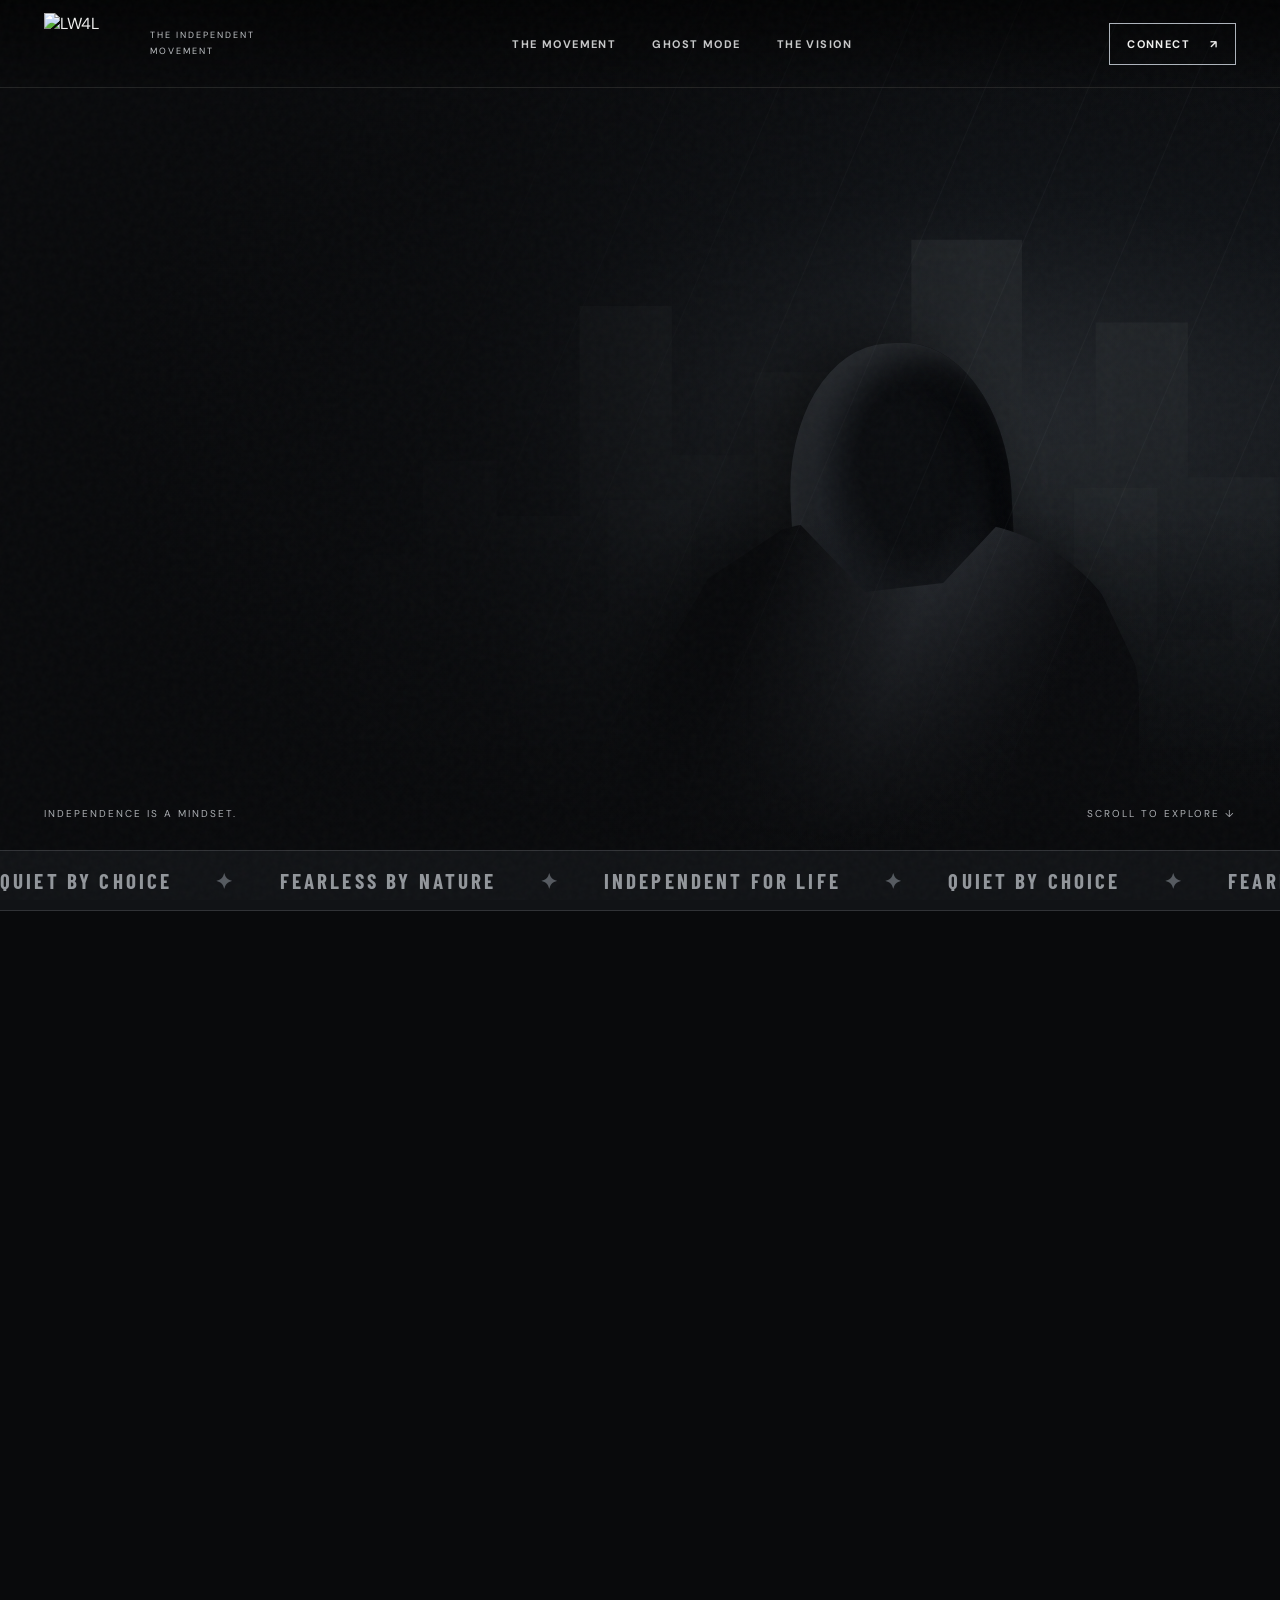
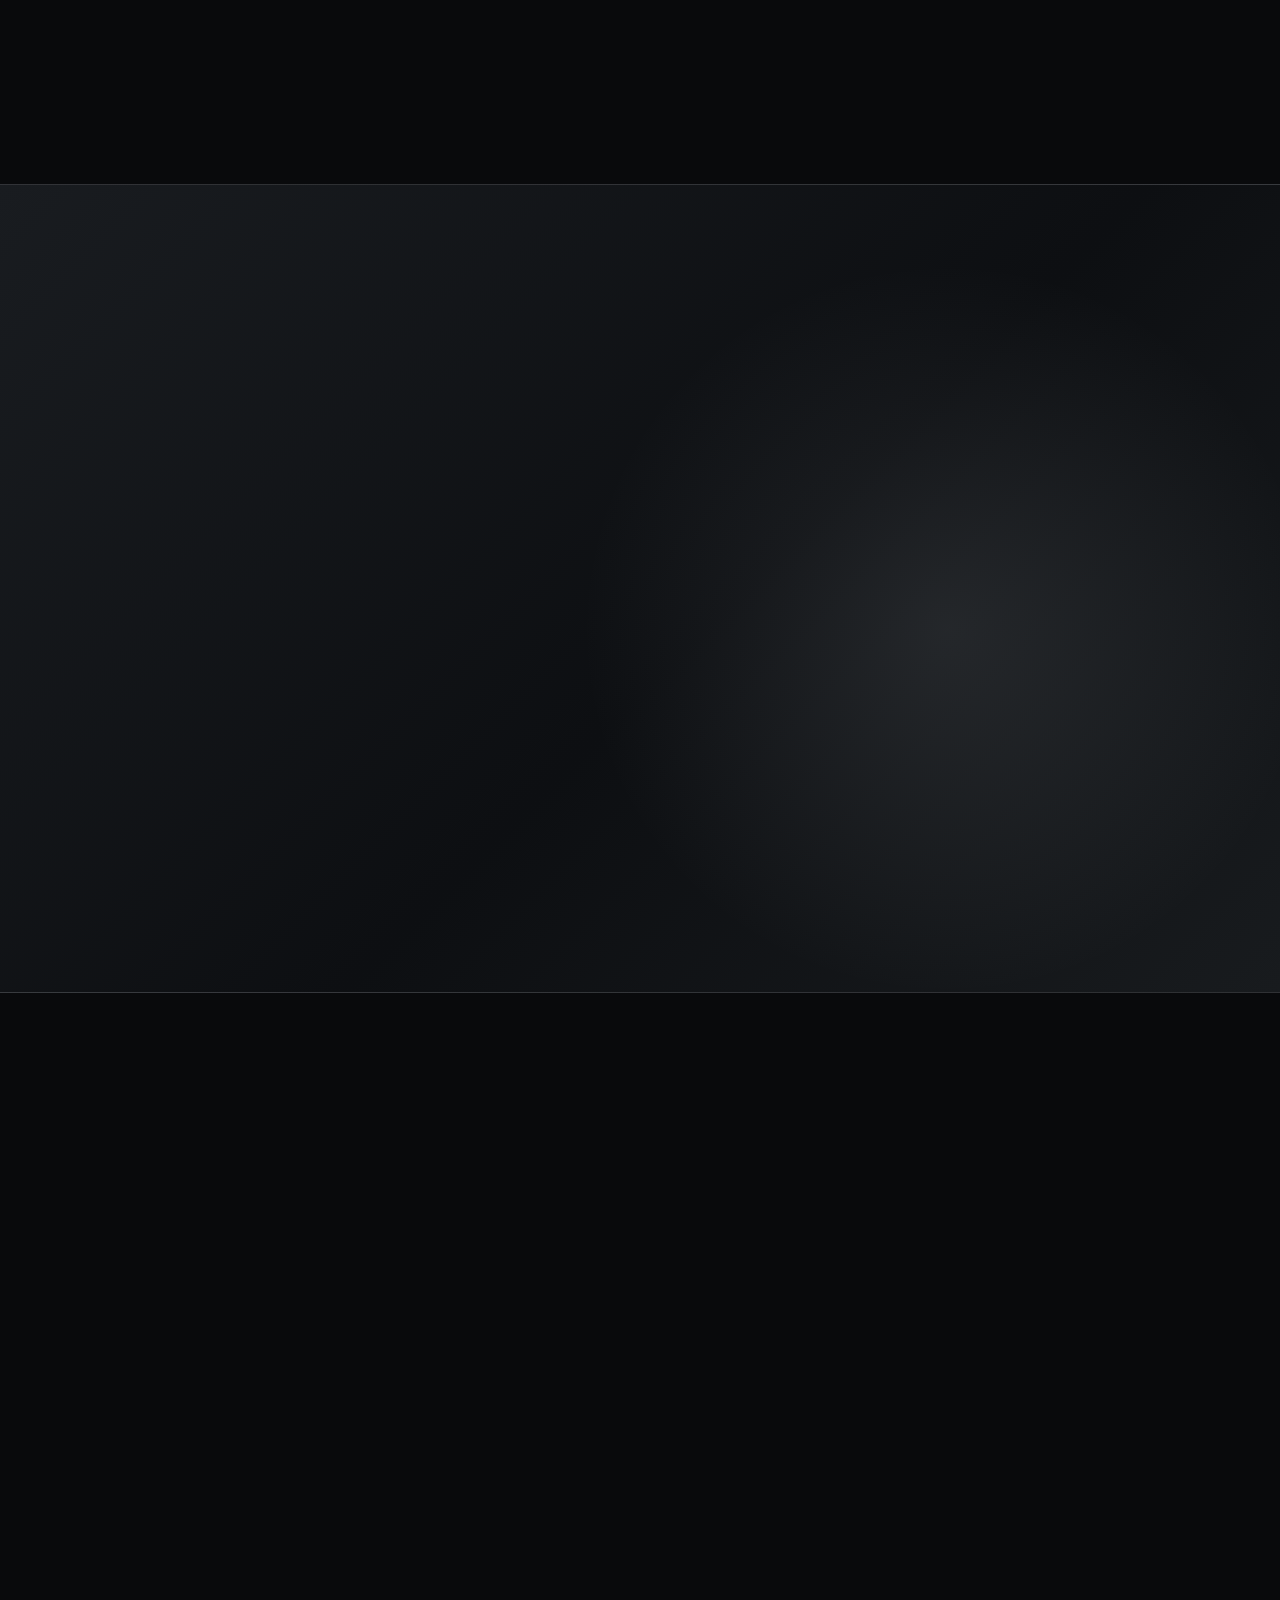
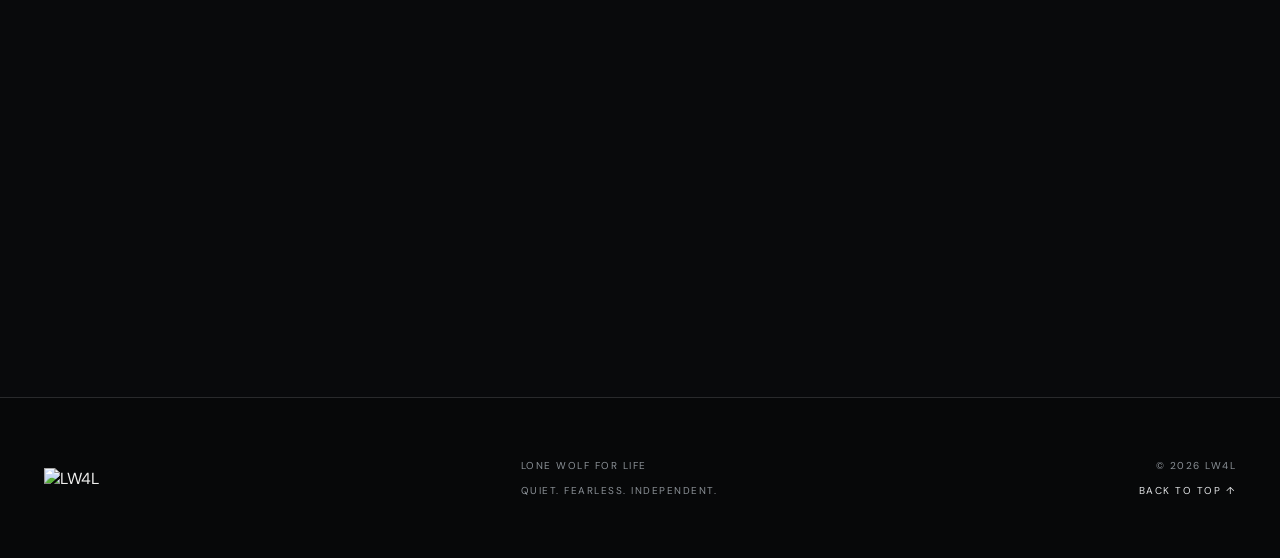
==== commit 373734a7: "Add files via upload" ====
--- a/index.html
+++ b/index.html
@@ -1,193 +1,47 @@
-<!DOCTYPE html>
-<html lang="en"><head>
-<meta charset="utf-8">
-<meta name="viewport" content="width=device-width, initial-scale=1, viewport-fit=cover">
-<title>LW4L — Lone Wolf 4 Life</title>
-<meta name="description" content="Move alone. Build in silence. Become undeniable.">
-<meta name="theme-color" content="#000000">
-<link rel="manifest" href="pwa.webmanifest">
-<link rel="apple-touch-icon" href="icon-app-192.png">
-<meta name="mobile-web-app-capable" content="yes">
-<meta name="apple-mobile-web-app-capable" content="yes">
-<meta name="apple-mobile-web-app-status-bar-style" content="black-translucent">
-<meta name="apple-mobile-web-app-title" content="LW4L">
-<link rel="preconnect" href="https://fonts.googleapis.com"><link rel="preconnect" href="https://fonts.gstatic.com" crossorigin>
-<link href="https://fonts.googleapis.com/css2?family=Cinzel:wght@400;500&family=Jost:wght@300;400&display=swap" rel="stylesheet">
-<style>
-:root{--bg:#000;--ch:#0a0a0b;--tx:#d9d9dc;--mu:#8a8a90;--red:#b0080f;--line:rgba(255,255,255,.1);--serif:'Cinzel',Georgia,serif;--sans:'Jost',system-ui,sans-serif;box-sizing:border-box;padding-top:env(safe-area-inset-top,0px);padding-bottom:env(safe-area-inset-bottom,0px)}
-*,*:before,*:after{box-sizing:inherit}
-html{scroll-behavior:smooth;height:auto;scroll-padding-top:64px}
-body{margin:0;background:var(--bg);color:var(--tx);font:300 16px/1.7 var(--sans);overflow-x:hidden}
-body:after{content:"";position:fixed;inset:0;pointer-events:none;opacity:.07;z-index:50;background-image:url("data:image/svg+xml,%3Csvg xmlns='http://www.w3.org/2000/svg' width='160' height='160'%3E%3Cfilter id='n'%3E%3CfeTurbulence baseFrequency='.9' numOctaves='2'/%3E%3C/filter%3E%3Crect width='160' height='160' filter='url(%23n)'/%3E%3C/svg%3E")}
-a{color:inherit;text-decoration:none}
-h1,h2,h3{font-family:var(--serif);font-weight:400;margin:0;letter-spacing:.06em;text-transform:uppercase;line-height:1.15}
-.eyebrow{font-size:11px;letter-spacing:.35em;color:var(--mu);margin:0 0 14px;text-transform:uppercase}
-.rule{width:28px;height:1px;background:var(--red);margin:26px 0}
-section{position:relative;padding:88px 24px;border-top:1px solid var(--line);overflow:hidden}
-.in{max-width:1100px;margin:0 auto;position:relative;z-index:2}
-h2{font-size:clamp(28px,7.5vw,48px)}
-p{margin:0 0 1em;color:#a9a9ae;max-width:44ch}
-.scene{position:absolute;inset:0;z-index:0}
-.scene svg{width:100%;height:100%;display:block}
-.shade{position:absolute;inset:0;z-index:1;background:linear-gradient(180deg,rgba(0,0,0,.35),rgba(0,0,0,.2) 40%,#000 100%)}
-/* nav */
-nav{position:fixed;top:0;left:0;right:0;z-index:40;display:flex;justify-content:space-between;align-items:center;padding:calc(10px + env(safe-area-inset-top,0px)) 20px 10px;background:linear-gradient(#000,transparent);transition:background .3s}
-nav.s{background:rgba(0,0,0,.88);backdrop-filter:blur(8px)}
-.logo-s{height:38px;mix-blend-mode:screen}
-.links{display:none}
-.links a{font-size:11px;letter-spacing:.3em;text-transform:uppercase;color:var(--mu);padding:6px 0;margin-left:34px;border-bottom:1px solid transparent;transition:.3s}
-.links a:hover,.links a.on{color:#fff;border-color:var(--red)}
-.burger{background:none;border:0;width:44px;height:44px;cursor:pointer;display:grid;place-content:center;gap:6px}
-.burger i{display:block;width:22px;height:1px;background:var(--tx);transition:.3s}
-.menu{position:fixed;inset:0;z-index:39;background:#000;display:flex;flex-direction:column;justify-content:center;gap:26px;padding:40px;opacity:0;visibility:hidden;transition:.4s}
-.menu.o{opacity:1;visibility:visible}
-.menu a{font-family:var(--serif);font-size:28px;letter-spacing:.12em;text-transform:uppercase}
-.menu a:last-child{color:var(--red)}
-/* hero */
-#home{min-height:100svh;display:flex;align-items:center;justify-content:center;text-align:center;padding:96px 20px 70px;border:0}
-#home .hl{width:min(82vw,520px);mix-blend-mode:screen;margin:6px auto 0;display:block;animation:rise 2.2s ease both}
-@keyframes rise{from{opacity:0;filter:blur(8px);transform:scale(.97)}to{opacity:1;filter:none;transform:none}}
-.sup{font-size:11px;letter-spacing:.5em;color:var(--mu);margin:0;max-width:none}
-.hero-t{font-size:clamp(15px,4.4vw,24px);letter-spacing:.3em;margin:18px 0 8px;line-height:1.8}
-.hero-s{font-family:var(--serif);font-size:clamp(12px,3.4vw,16px);letter-spacing:.3em;color:var(--mu);margin:0 auto 34px;max-width:none}
-.btn{display:inline-block;border:1px solid var(--red);color:var(--tx);font-size:12px;letter-spacing:.3em;text-transform:uppercase;padding:17px 34px;min-height:48px;background:rgba(120,0,6,.12);transition:.35s}
-.btn:hover{background:var(--red);box-shadow:0 0 30px rgba(176,8,15,.4)}
-.scroll{position:absolute;left:24px;bottom:26px;z-index:3;font-size:10px;letter-spacing:.3em;color:var(--mu);border-left:1px solid var(--red);padding-left:10px}
-.count{position:absolute;right:24px;bottom:26px;z-index:3;font-size:10px;letter-spacing:.3em;color:var(--mu)}
-/* philosophy */
-.ph{display:grid;gap:40px}
-.trait{display:flex;gap:18px;padding:18px 0;border-top:1px solid var(--line)}
-.trait svg{flex:none;width:30px;height:30px;stroke:var(--tx);fill:none;stroke-width:1.2}
-.trait h3{font-size:13px;letter-spacing:.25em;margin-bottom:4px}
-.trait p{font-size:14px;margin:0}
-/* pillars */
-.grid{display:grid;gap:14px;margin-top:40px}
-.card{position:relative;border:1px solid var(--line);background:var(--ch);min-height:300px;display:flex;flex-direction:column;justify-content:flex-end;overflow:hidden;transition:border-color .4s}
-.card:hover{border-color:rgba(176,8,15,.7)}
-.card .scene{opacity:.8;transition:transform 1.2s}
-.card:hover .scene{transform:scale(1.06)}
-.card .txt{position:relative;z-index:2;padding:22px;background:linear-gradient(transparent,#000 70%)}
-.card h3{font-size:20px;margin-bottom:8px}
-.card p{font-size:14px;margin:0 0 14px;color:#b4b4b8}
-.card small{font-size:11px;letter-spacing:.25em;color:var(--red);text-transform:uppercase}
-/* experience */
-#experience{min-height:92svh;display:flex;align-items:center;background:#000}
-.lines{margin-top:48px}
-.lines div{font-family:var(--serif);font-size:clamp(15px,4.2vw,20px);letter-spacing:.14em;text-transform:uppercase;padding:16px 0;border-top:1px solid var(--line);color:#c9c9cc;opacity:.35;transition:opacity .9s,color .9s}
-.lines div.v{opacity:1}
-.lines div.v b{color:var(--red);font-weight:400}
-/* future */
-.lock{display:inline-flex;align-items:center;gap:12px;border:1px solid var(--red);color:var(--red);font-size:11px;letter-spacing:.3em;padding:15px 24px;min-height:48px;background:rgba(120,0,6,.1)}
-.lock svg{width:15px;height:15px;stroke:var(--red);fill:none;stroke-width:1.5}
-/* socials */
-#social{text-align:center}
-#social p{margin-left:auto;margin-right:auto}
-.soc{display:flex;gap:16px;justify-content:center;margin-top:30px;flex-wrap:wrap}
-.soc a{display:flex;align-items:center;gap:12px;border:1px solid var(--line);padding:14px 20px;min-height:48px;font-size:13px;letter-spacing:.12em;transition:.35s}
-.soc a:hover{border-color:var(--red);background:rgba(120,0,6,.15)}
-.soc svg{width:18px;height:18px;fill:var(--tx)}
-/* final */
-#final{text-align:center;padding:110px 20px 90px}
-#final .fl{width:min(86vw,560px);mix-blend-mode:screen;display:block;margin:0 auto 30px}
-#final .hero-t{margin:0 0 6px}
-footer{border-top:1px solid var(--line);padding:30px 24px calc(30px + env(safe-area-inset-bottom,0px));display:flex;flex-direction:column;gap:20px;align-items:center;text-align:center;font-size:11px;letter-spacing:.25em;color:var(--mu)}
-footer img{height:34px;mix-blend-mode:screen}
-footer .fs{display:flex;gap:22px}
-footer .fs a:hover{color:#fff}
-.rv{opacity:0;transform:translateY(14px);transition:opacity 1s,transform 1s}
-.rv.v{opacity:1;transform:none}
-:focus-visible{outline:1px solid var(--red);outline-offset:3px}
-@media(prefers-reduced-motion:reduce){*{animation:none!important;transition:none!important}.rv,.lines div{opacity:1;transform:none}html{scroll-behavior:auto}}
-@media(min-width:860px){
-section{padding:130px 56px}
-nav{padding:14px 48px}.links{display:block}.burger{display:none}.logo-s{height:44px}
-.ph{grid-template-columns:1fr 1fr;gap:80px;align-items:center}
-.grid{grid-template-columns:1fr 1fr;gap:18px}.card{min-height:360px}
-.scroll{left:56px}.count{right:56px}
-#home .hl{width:520px}
-}
-.scene img{width:100%;height:100%;object-fit:cover;display:block}
-#home .scene img{object-position:22% 40%}#home .shade{background:linear-gradient(180deg,rgba(0,0,0,.45),rgba(0,0,0,.5) 45%,#000 100%)}
-#philosophy .scene img{object-position:75% 50%}#philosophy .scene{opacity:.5!important}
-#philosophy .shade{background:linear-gradient(180deg,rgba(0,0,0,.75),rgba(0,0,0,.45) 45%,rgba(0,0,0,.8))}
-.card .scene img{filter:contrast(1.05) saturate(.9)}
-#experience .scene{bottom:auto;height:64%}#experience .scene img{object-position:70% 50%}
-.sh-e{background:linear-gradient(180deg,rgba(0,0,0,.35) 0,rgba(0,0,0,.45) 30%,#000 66%)!important}
-.sh-m{background:linear-gradient(180deg,#000,rgba(0,0,0,.55) 40%,#000)!important}
-#members .scene{opacity:.45}#final .scene{opacity:.8}
-@media(min-width:860px){#experience .scene{height:100%}#experience .scene img{object-position:60% 50%}
-.sh-e{background:linear-gradient(90deg,#000 22%,rgba(0,0,0,.15) 62%,rgba(0,0,0,.35))!important}
-.sh-m{background:linear-gradient(90deg,#000 25%,rgba(0,0,0,.35))!important}#home .scene img{object-position:50% 40%}}
-@media(prefers-reduced-motion:no-preference){#home .scene img{animation:kb 24s ease-out both}@keyframes kb{from{transform:scale(1.06)}to{transform:none}}}
-</style></head><body>
-<nav id="nav"><a href="#home" aria-label="LW4L home"><img class="logo-s" src="logo-clear.png" alt="LW4L"></a>
-<div class="links"><a href="#home" class="on">Home</a><a href="#philosophy">Philosophy</a><a href="#pillars">Pillars</a><a href="#experience">Experience</a><a href="#members">Members</a></div>
-<button class="burger" id="bg" aria-label="Menu" aria-expanded="false"><i></i><i></i></button></nav>
-<div class="menu" id="menu"><a href="#home">Home</a><a href="#philosophy">Philosophy</a><a href="#pillars">Pillars</a><a href="#experience">Experience</a><a href="#members">Members</a></div>
-
-<section id="home">
-<div class="scene "><img src="hero.jpg" alt="" decoding="async"></div><div class="shade"></div>
-<div class="in"><p class="sup">LONE WOLF 4 LIFE</p>
-<img class="hl" src="logo-clear.png" alt="LW4L">
-<h1 class="hero-t">Move alone.<br>Build in silence.</h1><p class="hero-s">BECOME UNDENIABLE.</p>
-<a class="btn" href="#philosophy">Enter LW4L</a></div>
-<div class="scroll">SCROLL</div><div class="count">01 / 06</div></section>
-
-<section id="philosophy"><div class="scene "><img src="philosophy.jpg" alt="" loading="lazy" decoding="async"></div><div class="shade"></div>
-<div class="in ph"><div class="rv"><p class="eyebrow">The philosophy</p><h2>It's more<br>than a brand.</h2><div class="rule"></div>
-<p>LW4L is a mindset. A way of life for those who refuse to be ordinary. It isn't about fitting in. It's about becoming the best version of yourself, no matter the cost.</p></div>
-<div class="rv">
-<div class="trait"><svg viewBox="0 0 32 32"><circle cx="16" cy="16" r="12"/><path d="M16 4v24M4 16h24M8 8l16 16M24 8L8 24"/></svg><div><h3>Discipline</h3><p>Control what you can. Master what you can't.</p></div></div>
-<div class="trait"><svg viewBox="0 0 32 32"><path d="M4 24l2-14 6 6 4-9 4 9 6-6 2 14zM4 28h24"/></svg><div><h3>Independence</h3><p>Build your own path. Rely on yourself.</p></div></div>
-<div class="trait"><svg viewBox="0 0 32 32"><path d="M16 5c-5 0-9 3-9 8 0 3 1 4 1 6 0 3 2 5 5 5h6c3 0 5-2 5-5 0-2 1-3 1-6 0-5-4-8-9-8zM16 5v20M11 12h5M16 17h5"/></svg><div><h3>Self-mastery</h3><p>Better habits. A sharper mind. A stronger you.</p></div></div>
-<div class="trait"><svg viewBox="0 0 32 32"><path d="M16 3c1 6 8 9 8 17a8 8 0 0 1-16 0c0-4 2-5 3-8 2 2 3 3 4 3 1-4 0-8 1-12z"/></svg><div><h3>Rebellion</h3><p>Question the norm. Create your own.</p></div></div>
-</div></div></section>
-
-<section id="pillars"><div class="in"><div class="rv"><p class="eyebrow">The pillars</p><h2>Four pillars.<br>One mission.</h2><div class="rule"></div></div>
-<div class="grid">
-<a class="card rv" href="#experience"><div class="scene "><img src="discipline.jpg" alt="" loading="lazy" decoding="async"></div><div class="txt"><h3>Discipline</h3><p>Do what needs to be done.</p><small>Learn more</small></div></a>
-<a class="card rv" href="#experience"><div class="scene "><img src="independence.jpg" alt="" loading="lazy" decoding="async"></div><div class="txt"><h3>Independence</h3><p>Build your own path.</p><small>Learn more</small></div></a>
-<a class="card rv" href="#experience"><div class="scene "><img src="self-mastery.jpg" alt="" loading="lazy" decoding="async"></div><div class="txt"><h3>Self-mastery</h3><p>Master yourself first.</p><small>Learn more</small></div></a>
-<a class="card rv" href="#experience"><div class="scene "><img src="rebellion.jpg" alt="" loading="lazy" decoding="async"></div><div class="txt"><h3>Rebellion</h3><p>Question the ordinary.</p><small>Learn more</small></div></a>
-</div></div></section>
-
-<section id="experience"><div class="scene "><img src="experience.jpg" alt="" loading="lazy" decoding="async"></div><div class="shade sh-e"></div>
-<div class="in"><div class="rv"><p class="eyebrow">The LW4L experience</p><h2>More than<br>just words.</h2><div class="rule"></div>
-<p>This isn't just a brand. It's a feeling. A movement for those who move in silence, think long term, and understand that real freedom is earned, not given.</p></div>
-<div class="lines"><div><b>Discipline</b> builds character.</div><div><b>Independence</b> builds freedom.</div><div><b>Self-mastery</b> builds power.</div><div><b>Rebellion</b> builds legacy.</div></div></div></section>
-
-<section id="members"><div class="scene "><img src="members.jpg" alt="" loading="lazy" decoding="async"></div><div class="shade sh-m"></div>
-<div class="in rv"><p class="eyebrow">The future</p><h2>The next level<br>is private.</h2><div class="rule"></div>
-<p>This is only the beginning.</p><p>Soon, an exclusive members-only space for those ready to go further.</p>
-<span class="lock"><svg viewBox="0 0 16 16"><rect x="3" y="7" width="10" height="7"/><path d="M5 7V5a3 3 0 0 1 6 0v2"/></svg>MEMBERS ONLY</span></div></section>
-
-<section id="social"><div class="in rv"><p class="eyebrow">Follow</p><h2>Find the pack.</h2><div class="rule" style="margin-left:auto;margin-right:auto"></div><p>Watch the work being done.</p>
-<div class="soc">
-<a href="https://www.youtube.com/@kjlw4l" target="_blank" rel="noopener"><svg viewBox="0 0 24 24"><path d="M23 7.2a3 3 0 0 0-2.1-2.1C19 4.6 12 4.6 12 4.6s-7 0-8.9.5A3 3 0 0 0 1 7.2C.5 9 .5 12 .5 12s0 3 .5 4.8a3 3 0 0 0 2.1 2.1c1.9.5 8.9.5 8.9.5s7 0 8.9-.5a3 3 0 0 0 2.1-2.1c.5-1.8.5-4.8.5-4.8s0-3-.5-4.8zM9.8 15.2V8.8l5.9 3.2z"/></svg>@kjlw4l</a>
-<a href="https://x.com/officiallw4l" target="_blank" rel="noopener"><svg viewBox="0 0 24 24"><path d="M18.2 2h3.4l-7.4 8.5L23 22h-6.8l-5.3-7-6.1 7H1.4l7.9-9L1 2h7l4.8 6.4zm-1.2 18h1.9L7 3.9H5z"/></svg>@officiallw4l</a>
-<a href="https://www.tiktok.com/@officiallw4l" target="_blank" rel="noopener"><svg viewBox="0 0 24 24"><path d="M16.6 2h-3.2v13.4a2.8 2.8 0 1 1-2.8-2.8c.3 0 .6 0 .8.1V9.4a6 6 0 1 0 5.2 5.9V8.8a7.4 7.4 0 0 0 4.3 1.4V7a4.3 4.3 0 0 1-4.3-5z"/></svg>@officiallw4l</a></div></div></section>
-
-<section id="final"><div class="scene "><img src="final.jpg" alt="" loading="lazy" decoding="async"></div><div class="shade"></div>
-<div class="in rv"><img class="fl" src="logo-clear.png" alt="LW4L">
-<h2 class="hero-t" style="font-size:clamp(14px,4vw,22px)">Move alone.<br>Build in silence.<br>Become undeniable.</h2></div></section>
-<footer><img src="logo-clear.png" alt="LW4L"><span>LONE WOLF 4 LIFE</span>
-<div class="fs"><a href="https://www.youtube.com/@kjlw4l" target="_blank" rel="noopener">YOUTUBE</a><a href="https://x.com/officiallw4l" target="_blank" rel="noopener">X</a><a href="https://www.tiktok.com/@officiallw4l" target="_blank" rel="noopener">TIKTOK</a></div>
-<span>© LW4L</span></footer>
-<script>
-// Menu
-const bg=document.getElementById('bg'),menu=document.getElementById('menu'),nav=document.getElementById('nav');
-function tog(o){menu.classList.toggle('o',o);bg.setAttribute('aria-expanded',o);document.body.style.overflow=o?'hidden':''}
-bg.onclick=()=>tog(!menu.classList.contains('o'));
-menu.querySelectorAll('a').forEach(a=>a.onclick=()=>tog(false));
-addEventListener('scroll',()=>nav.classList.toggle('s',scrollY>40),{passive:true});
-// Reveals
-const io=new IntersectionObserver(es=>es.forEach(e=>{if(e.isIntersecting){e.target.classList.add('v');io.unobserve(e.target)}}),{threshold:.2});
-document.querySelectorAll('.rv').forEach(e=>io.observe(e));
-const io2=new IntersectionObserver(es=>es.forEach(e=>{if(e.isIntersecting){[...e.target.children].forEach((c,i)=>setTimeout(()=>c.classList.add('v'),i*450));io2.unobserve(e.target)}}),{threshold:.4});
-io2.observe(document.querySelector('.lines'));
-// Active nav link
-const ls=[...document.querySelectorAll('.links a')];
-const io3=new IntersectionObserver(es=>es.forEach(e=>{if(e.isIntersecting)ls.forEach(l=>l.classList.toggle('on',l.getAttribute('href')==='#'+e.target.id))}),{threshold:.5});
-['home','philosophy','pillars','experience','members'].forEach(i=>io3.observe(document.getElementById(i)));
-if('serviceWorker' in navigator)addEventListener('load',()=>navigator.serviceWorker.register('sw-v2.js').catch(()=>{}));
-</script></body></html>
+<!doctype html>
+<html lang="en">
+<head>
+  <meta charset="utf-8">
+  <meta name="viewport" content="width=device-width,initial-scale=1">
+  <meta name="theme-color" content="#090a0c">
+  <meta name="description" content="LW4L — Lone Wolf For Life. An independent movement for those who choose their own path. Discover the philosophy, Ghost Mode, and what comes next.">
+  <meta property="og:title" content="LW4L — Lone Wolf For Life">
+  <meta property="og:description" content="Move with purpose. Think independently. Build for life.">
+  <meta property="og:type" content="website">
+  <meta property="og:image" content="assets/lw4l-original-logo.png">
+  <title>LW4L — Lone Wolf For Life</title>
+  <link rel="icon" href="assets/favicon.svg" type="image/svg+xml">
+  <link rel="stylesheet" href="styles.css">
+  <script defer src="script.js"></script>
+</head>
+<body>
+  <a class="skip-link" href="#main">Skip to content</a>
+  <div class="noise" aria-hidden="true"></div>
+  <header class="site-header" id="top">
+    <a class="brand" href="#top" aria-label="LW4L home"><img src="assets/lw4l-original-logo.png" alt="LW4L" width="102" height="102"><span>THE INDEPENDENT MOVEMENT</span></a>
+    <nav class="desktop-nav" aria-label="Main navigation"><a href="#movement">The movement</a><a href="#ghost-mode">Ghost Mode</a><a href="#vision">The vision</a></nav>
+    <a class="header-cta" href="#connect">CONNECT <span aria-hidden="true">↗</span></a>
+    <button class="menu-toggle" type="button" aria-expanded="false" aria-controls="mobile-nav" aria-label="Open menu"><span></span><span></span></button>
+  </header>
+  <nav class="mobile-nav" id="mobile-nav" aria-label="Mobile navigation" hidden><a href="#movement">The movement</a><a href="#ghost-mode">Ghost Mode</a><a href="#vision">The vision</a><a href="#connect">Connect</a></nav>
+  <main id="main">
+    <section class="hero" aria-labelledby="hero-title">
+      <div class="hero-atmosphere" aria-hidden="true"><div class="city city-back"></div><div class="city city-front"></div><div class="hooded"><div class="hood"></div><div class="shoulders"></div></div><div class="rain"></div></div>
+      <div class="hero-content container">
+        <p class="eyebrow reveal"><span class="eyebrow-line"></span> THE CODE IS INDEPENDENCE <span class="eyebrow-index">001 / LW4L</span></p>
+        <h1 id="hero-title" class="reveal">YOUR PATH.<br><em>YOUR TERMS.</em></h1>
+        <p class="hero-copy reveal">Not everyone is meant to follow the crowd. LW4L is a movement for those building a life on their own terms.</p>
+        <div class="hero-actions reveal"><a class="button button-light" href="#movement">EXPLORE THE MOVEMENT <span aria-hidden="true">↗</span></a><a class="text-link" href="#ghost-mode">DISCOVER GHOST MODE <span aria-hidden="true">↓</span></a></div>
+      </div>
+      <div class="hero-bottom container"><span>INDEPENDENCE IS A MINDSET.</span><span>SCROLL TO EXPLORE <span aria-hidden="true">↓</span></span></div>
+    </section>
+    <div class="ticker" aria-label="Quiet. Fearless. Independent."><div class="ticker-inner" aria-hidden="true">QUIET BY CHOICE <span>✦</span> FEARLESS BY NATURE <span>✦</span> INDEPENDENT FOR LIFE <span>✦</span> QUIET BY CHOICE <span>✦</span> FEARLESS BY NATURE <span>✦</span> INDEPENDENT FOR LIFE <span>✦</span></div></div>
+    <section class="section movement container" id="movement" aria-labelledby="movement-title"><div class="section-top reveal"><p class="kicker">01 / THE MOVEMENT</p><span class="tiny-note">A DIFFERENT WAY TO MOVE</span></div><div class="movement-grid"><div class="reveal"><h2 id="movement-title">BUILT DIFFERENT.<br><span class="muted">NOT BUILT ALONE.</span></h2></div><div class="movement-copy reveal"><p>Being a lone wolf isn't about shutting the world out. It's about knowing who you are, making your own decisions, and refusing to let the crowd choose your direction.</p><p>We believe in discipline without performance. Confidence without noise. Connection without losing yourself.</p><div class="signature">LONE WOLF <span>FOR LIFE.</span></div></div></div><div class="principles"><article class="principle reveal"><span>01</span><h3>THINK FREELY.</h3><p>Question the expected. Choose with intention.</p></article><article class="principle reveal"><span>02</span><h3>MOVE QUIETLY.</h3><p>Let the work speak louder than the announcement.</p></article><article class="principle reveal"><span>03</span><h3>LIVE FEARLESSLY.</h3><p>Own your direction, even when it's yours alone.</p></article></div></section>
+    <section class="ghost-section" id="ghost-mode" aria-labelledby="ghost-title"><div class="ghost-glow" aria-hidden="true"></div><div class="container ghost-layout"><div class="ghost-intro reveal"><p class="kicker">02 / THE DISCIPLINE</p><p class="ghost-stamp">A LW4L CONCEPT</p><h2 id="ghost-title">ENTER<br><span>GHOST MODE.</span></h2><p>Less noise. More intention. Ghost Mode is the LW4L approach to focused personal growth: choose a direction, commit to the process, and build without needing an audience.</p><a class="text-link" href="#protocol">EXPLORE THE PROTOCOL <span aria-hidden="true">↗</span></a></div><div class="ghost-card reveal" aria-label="Ghost Mode concept preview, not an active tracker"><div class="card-top"><span>LW4L / FIELD NOTES</span><span>CONCEPT / 001</span></div><div class="card-symbol" aria-hidden="true">◈</div><div class="card-caption">THE WORK HAPPENS OFF CAMERA.</div><div class="card-rule"></div><div class="card-row"><span>DISCIPLINE</span><span>EVERY DAY</span></div><div class="card-row"><span>FOCUS</span><span>ON PURPOSE</span></div><div class="card-row"><span>PROGRESS</span><span>ON YOUR TERMS</span></div><div class="card-bottom">GHOST MODE IS A MINDSET — NOT A LOGIN.</div></div></div></section>
+    <section class="section protocol container" id="protocol" aria-labelledby="protocol-title"><div class="section-top reveal"><p class="kicker">03 / THE PROTOCOL</p><span class="tiny-note">START WHERE YOU ARE</span></div><h2 id="protocol-title" class="protocol-title reveal">THE PROCESS<br><span class="muted">IS THE POINT.</span></h2><div class="protocol-grid"><article class="protocol-item reveal"><span class="step">01 / DECIDE</span><h3>CHOOSE YOUR DIRECTION.</h3><p>Pick one meaningful area of your life to improve. Make the goal yours.</p></article><article class="protocol-item reveal"><span class="step">02 / COMMIT</span><h3>DO THE WORK.</h3><p>Take small, repeatable actions. Focus on what you can control.</p></article><article class="protocol-item reveal"><span class="step">03 / REFLECT</span><h3>KEEP MOVING.</h3><p>Review your progress. Adjust the plan. Keep your identity bigger than any setback.</p></article></div><p class="protocol-footnote reveal">Ghost Mode challenges and member features are part of the long-term vision. This version of the website is an introduction to the movement, not an active tracking platform.</p></section>
+    <section class="vision-section" id="vision" aria-labelledby="vision-title"><div class="container vision-grid"><div class="vision-art reveal" aria-hidden="true"><div class="vision-orbit orbit-one"></div><div class="vision-orbit orbit-two"></div><div class="vision-center">LW<span>4</span>L</div><div class="vision-art-caption">NO CROWD REQUIRED.</div></div><div class="vision-copy reveal"><p class="kicker">04 / THE VISION</p><h2 id="vision-title">MORE THAN<br><span class="muted">A NAME.</span></h2><p>LW4L is growing into a creative and self-development movement — a space for ideas, skills, culture, and people who value independence.</p><p>Our future may include apparel, resources, and deeper community experiences. We're building with intention, one step at a time.</p><a class="button button-outline" href="#connect">FOLLOW THE JOURNEY <span aria-hidden="true">↗</span></a></div></div></section>
+    <section class="connect-section container" id="connect" aria-labelledby="connect-title"><p class="kicker reveal">05 / STAY CONNECTED</p><h2 id="connect-title" class="reveal">MOVE YOUR WAY.<br><span class="muted">STAY IN THE LOOP.</span></h2><p class="connect-copy reveal">No sign-up required. Find LW4L on the platforms where the movement is taking shape.</p><div class="social-grid reveal"><a href="https://x.com/officiallw4l" target="_blank" rel="noopener noreferrer"><span>01 / X</span><strong>FOLLOW THE SIGNAL</strong><span aria-hidden="true">↗</span></a><a href="https://vm.tiktok.com/ZS9Dbp8UttswS-iFeXm/" target="_blank" rel="noopener noreferrer"><span>02 / TIKTOK</span><strong>SEE THE CULTURE</strong><span aria-hidden="true">↗</span></a><a href="https://youtube.com/@officiallw4l?si=4StQWwkhOBQoXKc1" target="_blank" rel="noopener noreferrer"><span>03 / YOUTUBE</span><strong>WATCH THE JOURNEY</strong><span aria-hidden="true">↗</span></a></div></section>
+  </main>
+  <footer class="footer"><div class="container footer-inner"><a href="#top" class="footer-logo" aria-label="Back to top"><img src="assets/lw4l-original-logo.png" alt="LW4L" width="126" height="126"></a><div class="footer-center"><span>LONE WOLF FOR LIFE</span><span>QUIET. FEARLESS. INDEPENDENT.</span></div><div class="footer-end"><span>© <span id="year">2026</span> LW4L</span><a href="#top">BACK TO TOP ↑</a></div></div></footer>
+</body>
+</html>
--- a/styles.css
+++ b/styles.css
@@ -0,0 +1,2 @@
+@import url('https://fonts.googleapis.com/css2?family=Barlow+Condensed:wght@500;600;700;800;900&family=DM+Sans:wght@400;500;600;700&display=swap');
+:root{color-scheme:dark;--bg:#090a0c;--panel:#101215;--text:#f0f0ef;--muted:#8e9298;--line:rgba(232,235,239,.15);--silver:#c4c9ce;--font:'DM Sans',Arial,sans-serif;--display:'Barlow Condensed','Arial Narrow',Impact,sans-serif}*{box-sizing:border-box}html{scroll-behavior:smooth;scroll-padding-top:80px}body{margin:0;background:var(--bg);color:var(--text);font-family:var(--font);-webkit-font-smoothing:antialiased;overflow-x:hidden}a{color:inherit;text-decoration:none}button{font:inherit}::selection{background:#c5c9ce;color:#101010}:focus-visible{outline:2px solid #f5f5f5;outline-offset:5px}.container{width:min(1200px,calc(100% - 88px));margin:auto}.skip-link{position:absolute;top:-60px;left:12px;z-index:999;background:white;color:black;padding:10px}.skip-link:focus{top:10px}.noise{position:fixed;inset:0;pointer-events:none;z-index:40;opacity:.07;background-image:url("data:image/svg+xml,%3Csvg viewBox='0 0 180 180' xmlns='http://www.w3.org/2000/svg'%3E%3Cfilter id='n'%3E%3CfeTurbulence type='fractalNoise' baseFrequency='.8' numOctaves='3' stitchTiles='stitch'/%3E%3C/filter%3E%3Crect width='100%25' height='100%25' filter='url(%23n)' opacity='.4'/%3E%3C/svg%3E")}.site-header{height:88px;position:absolute;top:0;left:0;right:0;z-index:30;display:flex;align-items:center;justify-content:space-between;padding:0 max(44px,calc((100vw - 1200px)/2));border-bottom:1px solid rgba(255,255,255,.12);background:linear-gradient(180deg,rgba(0,0,0,.65),rgba(0,0,0,.1))}.brand{display:flex;align-items:center;gap:12px}.brand img{width:94px;height:62px;object-fit:contain}.brand span{font-size:9px;letter-spacing:.22em;max-width:105px;line-height:1.7;color:#c1c4c8}.desktop-nav{display:flex;gap:36px}.desktop-nav a,.header-cta{font-size:11px;font-weight:700;letter-spacing:.13em;text-transform:uppercase}.desktop-nav a{color:#c7c8c9;transition:color .2s}.desktop-nav a:hover{color:white}.header-cta{border:1px solid #aeb4bc;padding:13px 17px}.header-cta span{margin-left:15px}.menu-toggle,.mobile-nav{display:none}.hero{min-height:760px;height:min(850px,100svh);position:relative;display:flex;align-items:center;isolation:isolate;overflow:hidden;background:radial-gradient(ellipse at 75% 50%,#292d32 0%,#111418 38%,#08090b 75%)}.hero:before{content:"";position:absolute;inset:0;background:linear-gradient(90deg,#090a0c 5%,rgba(9,10,12,.85) 36%,rgba(9,10,12,.12) 76%),linear-gradient(0deg,#090a0c 0%,transparent 40%);z-index:-1}.hero-atmosphere{position:absolute;inset:0;z-index:-2;overflow:hidden}.city{position:absolute;bottom:12%;right:0;width:72%;height:65%;background:repeating-linear-gradient(90deg,transparent 0 35px,rgba(240,245,255,.04) 36px 37px,transparent 38px 65px),linear-gradient(0deg,#171b1f,#33373a);clip-path:polygon(0 65%,7% 65%,7% 48%,15% 48%,15% 58%,24% 58%,24% 20%,34% 20%,34% 47%,43% 47%,43% 32%,51% 32%,51% 56%,60% 56%,60% 8%,72% 8%,72% 45%,80% 45%,80% 23%,90% 23%,90% 51%,100% 51%,100% 100%,0 100%);filter:blur(3px);opacity:.5}.city-front{right:-6%;bottom:5%;height:47%;width:65%;filter:blur(7px);opacity:.35;transform:scaleX(-1)}.hooded{position:absolute;bottom:-14%;right:11%;width:min(39vw,490px);height:80%;filter:drop-shadow(-28px 0 35px rgba(0,0,0,.65))}.hood{position:absolute;width:45%;height:48%;left:29%;top:8%;background:radial-gradient(ellipse at 55% 38%,#0c0e11 0 29%,#20242a 55%,#07090b 79%);border-radius:47% 47% 39% 39%;box-shadow:inset 20px 10px 35px #34383d,inset -35px 0 38px #020305;transform:rotate(-3deg)}.shoulders{position:absolute;inset:34% 0 0;background:linear-gradient(110deg,#08090b 20%,#30343a 46%,#0b0c0f 72%);clip-path:polygon(30% 0,44% 16%,60% 14%,72% 0,90% 11%,100% 34%,100% 100%,0 100%,0 36%,12% 13%);border-radius:40% 40% 0 0}.rain{position:absolute;inset:-30%;background:repeating-linear-gradient(110deg,transparent 0 50px,rgba(220,229,239,.09) 51px,transparent 52px 95px);opacity:.4;transform:rotate(3deg)}.hero-content{padding-top:100px;position:relative;z-index:1}.eyebrow,.kicker,.tiny-note,.eyebrow-index{font-size:10px;letter-spacing:.25em;font-weight:700}.eyebrow{display:flex;align-items:center;gap:14px;color:#d4d5d6}.eyebrow-line{width:24px;height:1px;background:#d4d5d6}.eyebrow-index{color:#7f8389;margin-left:16px}.hero h1,h2,h3{font-family:var(--display);margin:0;line-height:.91;font-weight:800;letter-spacing:-.015em}.hero h1{font-size:clamp(86px,11.5vw,174px);margin:28px 0 22px;max-width:940px}.hero h1 em{font-style:normal;color:#b4b9be}.hero-copy{max-width:460px;color:#c0c2c5;font-size:16px;line-height:1.8}.hero-actions{display:flex;align-items:center;gap:32px;margin-top:33px}.button{display:inline-flex;justify-content:space-between;align-items:center;gap:30px;padding:18px 22px;font-size:11px;letter-spacing:.14em;font-weight:800;transition:transform .2s,background .2s}.button:hover{transform:translateY(-3px)}.button-light{background:linear-gradient(135deg,#f0f2f3,#a9afb6);color:#101114}.button span{font-size:18px}.text-link{font-size:10px;letter-spacing:.15em;font-weight:800;border-bottom:1px solid #8c939a;padding:12px 0}.text-link span{margin-left:16px}.hero-bottom{position:absolute;bottom:30px;left:0;right:0;display:flex;justify-content:space-between;font-size:10px;letter-spacing:.2em;color:#adb0b4}.ticker{height:61px;border-top:1px solid var(--line);border-bottom:1px solid var(--line);background:#111316;overflow:hidden;display:flex;align-items:center}.ticker-inner{white-space:nowrap;font:700 21px var(--display);letter-spacing:.15em;color:#92969b;animation:marquee 35s linear infinite}.ticker-inner span{margin:0 36px;color:#555a60}@keyframes marquee{to{transform:translateX(-50%)}}.section{padding-top:130px;padding-bottom:130px}.section-top{display:flex;justify-content:space-between;align-items:center;border-top:1px solid var(--line);padding-top:22px;margin-bottom:60px}.kicker{margin:0;color:#e0e3e6}.tiny-note{color:#767b80}.movement-grid{display:grid;grid-template-columns:1.25fr 1fr;gap:9%}.movement h2,.protocol h2,.vision-copy h2,.connect-section h2{font-size:clamp(56px,7.5vw,110px)}.muted{color:#72787e}.movement-copy{padding-top:6px}.movement-copy p,.ghost-intro>p:not(.kicker):not(.ghost-stamp),.vision-copy>p:not(.kicker){font-size:17px;line-height:1.85;color:#a6abb0;max-width:480px}.signature{margin-top:42px;font:800 28px var(--display);letter-spacing:.07em}.signature span{color:#9ea4aa}.principles{display:grid;grid-template-columns:repeat(3,1fr);gap:24px;margin-top:100px}.principle{border-top:1px solid #747980;padding-top:18px}.principle>span,.step{font-size:11px;color:#a4a9ae;letter-spacing:.2em}.principle h3{font-size:34px;margin-top:25px}.principle p{font-size:13px;color:#8e9398;line-height:1.7}.ghost-section{position:relative;padding:145px 0;background:linear-gradient(135deg,#191c20,#0d0f12 55%,#181b1e);border-block:1px solid var(--line);overflow:hidden}.ghost-glow{position:absolute;inset:0;background:radial-gradient(circle at 74% 55%,rgba(184,191,198,.12),transparent 35%);pointer-events:none}.ghost-layout{display:grid;grid-template-columns:1fr .85fr;align-items:center;gap:12%;position:relative}.ghost-stamp{display:inline-block;border:1px solid #686e75;padding:8px 12px;font-size:10px;letter-spacing:.18em;margin:36px 0 22px;color:#c8cbd0}.ghost-intro h2{font-size:clamp(76px,9vw,130px)}.ghost-intro h2 span{color:#adb2b8}.ghost-intro>p:not(.kicker):not(.ghost-stamp){margin:28px 0 30px}.ghost-card{min-height:490px;border:1px solid rgba(225,231,236,.3);background:linear-gradient(150deg,#1b1f23,#090a0c);padding:32px;box-shadow:25px 30px 90px rgba(0,0,0,.45);transform:rotate(2deg)}.card-top,.card-row,.card-bottom{display:flex;justify-content:space-between;font-size:10px;letter-spacing:.18em;color:#a3a9ae}.card-symbol{height:180px;display:grid;place-items:center;font-size:110px;font-weight:100;color:#c4c9ce;text-shadow:0 0 40px rgba(255,255,255,.2)}.card-caption{text-align:center;font:800 25px var(--display);letter-spacing:.07em}.card-rule{height:1px;background:#4a4f54;margin:35px 0 18px}.card-row{padding:12px 0;border-bottom:1px solid #33383e}.card-bottom{justify-content:center;margin-top:30px;font-size:9px}.protocol-title{margin-bottom:80px!important}.protocol-grid{display:grid;grid-template-columns:repeat(3,1fr);gap:22px}.protocol-item{padding:28px 22px 40px;border:1px solid #33373c;min-height:260px;background:linear-gradient(140deg,#121416,#0b0c0e)}.protocol-item h3{font-size:38px;margin-top:38px}.protocol-item p{font-size:13px;line-height:1.8;color:#a1a6ab}.protocol-footnote{margin:32px 0 0;color:#7f858b;font-size:12px;line-height:1.8;max-width:720px}.vision-section{background:#131619;padding:130px 0;border-block:1px solid var(--line)}.vision-grid{display:grid;grid-template-columns:1fr 1fr;gap:10%;align-items:center}.vision-art{aspect-ratio:1/1;max-width:480px;border:1px solid #34393f;position:relative;display:grid;place-items:center;overflow:hidden;background:radial-gradient(circle,#22272b 0,#0c0e10 64%)}.vision-orbit{position:absolute;border:1px solid rgba(212,218,225,.19);border-radius:50%;width:75%;aspect-ratio:1;transform:rotate(28deg) scaleX(.55)}.orbit-two{transform:rotate(-35deg) scaleX(.55);width:92%}.vision-center{font:800 clamp(60px,9vw,130px) var(--display);letter-spacing:-.05em;text-shadow:0 12px 25px black}.vision-center span{color:#9b1e25}.vision-art-caption{position:absolute;bottom:22px;left:25px;font-size:10px;letter-spacing:.2em;color:#9da2a7}.vision-copy h2{margin:28px 0 32px}.vision-copy .button{margin-top:22px}.button-outline{border:1px solid #a5aab0}.connect-section{padding-top:140px;padding-bottom:150px}.connect-section h2{margin:35px 0}.connect-copy{max-width:500px;font-size:16px;color:#9ea4aa;line-height:1.8}.social-grid{display:grid;grid-template-columns:repeat(3,1fr);gap:14px;margin-top:65px}.social-grid a{border:1px solid #444a50;min-height:172px;padding:22px;display:flex;flex-direction:column;justify-content:space-between;transition:background .2s,border-color .2s}.social-grid a:hover{background:#1a1e22;border-color:#d4d8dd}.social-grid a span{font-size:11px;letter-spacing:.16em;color:#9ca2a8}.social-grid a strong{font:800 30px var(--display);letter-spacing:.02em}.social-grid a span:last-child{align-self:flex-end;font-size:24px}.footer{border-top:1px solid var(--line);background:#070809}.footer-inner{display:flex;align-items:center;justify-content:space-between;min-height:160px}.footer-logo img{width:126px;height:95px;object-fit:contain}.footer-center,.footer-end{display:flex;flex-direction:column;gap:12px;font-size:10px;letter-spacing:.15em;color:#8b9197}.footer-end{text-align:right}.footer-end a{color:#e3e5e7}.reveal{opacity:0;translate:0 25px;transition:opacity .75s ease,translate .75s ease}.reveal.visible{opacity:1;translate:0 0}@media(max-width:900px){.container{width:min(100% - 44px,680px)}.site-header{height:76px;padding:0 22px}.brand img{width:83px}.brand span{font-size:8px}.desktop-nav,.header-cta{display:none}.menu-toggle{display:flex;width:44px;height:44px;flex-direction:column;justify-content:center;gap:7px;background:transparent;border:1px solid #50565c;padding:10px;cursor:pointer}.menu-toggle span{display:block;height:1px;background:white;width:100%}.mobile-nav{position:absolute;z-index:29;top:76px;left:0;right:0;background:#101215;border-bottom:1px solid #42484d;padding:16px 22px 24px;flex-direction:column}.mobile-nav:not([hidden]){display:flex}.mobile-nav a{padding:14px 0;font-size:13px;letter-spacing:.12em;border-bottom:1px solid #2d3236}.hero{min-height:720px;height:90svh}.hero h1{font-size:clamp(68px,14vw,120px)}.hero-atmosphere{opacity:.7}.hooded{width:65vw;right:-8%;height:75%;bottom:-12%}.hero:before{background:linear-gradient(90deg,#090a0c 0%,rgba(9,10,12,.73) 48%,rgba(9,10,12,.25)),linear-gradient(0deg,#090a0c 0%,transparent 40%)}.movement-grid,.ghost-layout,.vision-grid{grid-template-columns:1fr;gap:44px}.section{padding-top:90px;padding-bottom:90px}.movement h2,.protocol h2,.vision-copy h2,.connect-section h2{font-size:clamp(62px,10vw,95px)}.principles{margin-top:60px}.ghost-section,.vision-section{padding:90px 0}.ghost-card{max-width:490px;width:100%;margin:auto}.vision-art{width:100%;margin:auto}.protocol-grid{grid-template-columns:1fr}.protocol-item{min-height:200px}.social-grid{grid-template-columns:1fr}.social-grid a{min-height:140px}.connect-section{padding:100px 0}.footer-inner{gap:18px}}@media(max-width:560px){.hero{min-height:650px;height:90svh}.hero-content{padding-top:60px}.hero h1{font-size:clamp(61px,16.2vw,95px);margin-top:24px}.hero-copy{font-size:14px;max-width:340px}.hero-actions{align-items:flex-start;flex-direction:column;gap:18px}.hero-bottom{font-size:8px;gap:12px}.hero-bottom span:last-child{text-align:right}.eyebrow{font-size:8px}.eyebrow-index{display:none}.hooded{right:-20%;width:90vw;opacity:.7}.city{width:100%}.ticker{height:51px}.ticker-inner{font-size:18px}.section-top{margin-bottom:40px}.tiny-note{font-size:8px;text-align:right}.movement h2,.protocol h2,.vision-copy h2,.connect-section h2{font-size:clamp(53px,12.5vw,75px)}.movement-copy p,.ghost-intro>p:not(.kicker):not(.ghost-stamp),.vision-copy>p:not(.kicker){font-size:15px}.principles{grid-template-columns:1fr;gap:20px}.principle h3{margin-top:16px}.ghost-intro h2{font-size:clamp(68px,16vw,96px)}.ghost-card{padding:22px;min-height:455px;transform:none}.card-top{font-size:8px}.card-symbol{height:170px}.protocol-title{margin-bottom:40px!important}.vision-art{max-width:360px}.social-grid{margin-top:40px}.footer-inner{flex-wrap:wrap;padding:30px 0;min-height:0}.footer-logo img{width:100px}.footer-center{order:3;width:100%;font-size:9px}.footer-end{font-size:9px}}@media(prefers-reduced-motion:reduce){html{scroll-behavior:auto}.ticker-inner{animation:none}.reveal{opacity:1;translate:none;transition:none}.button,.social-grid a{transition:none}}
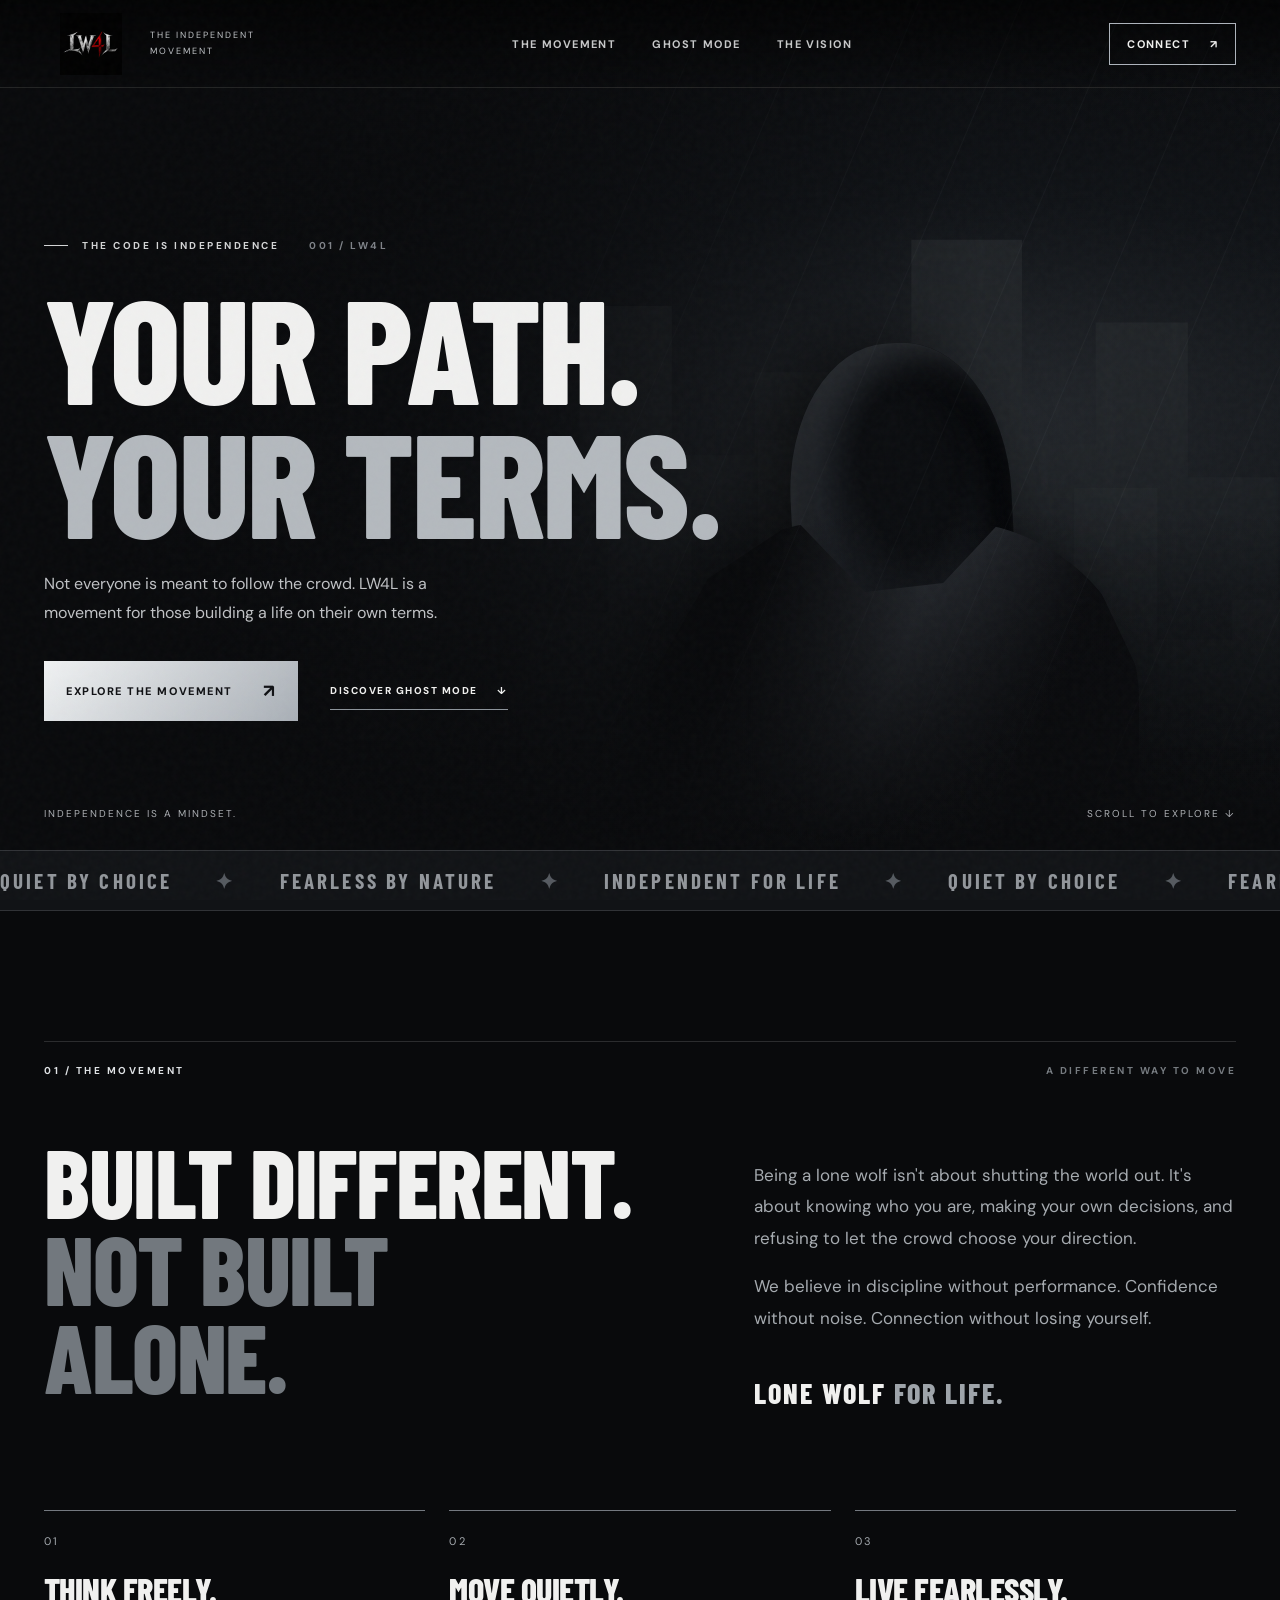
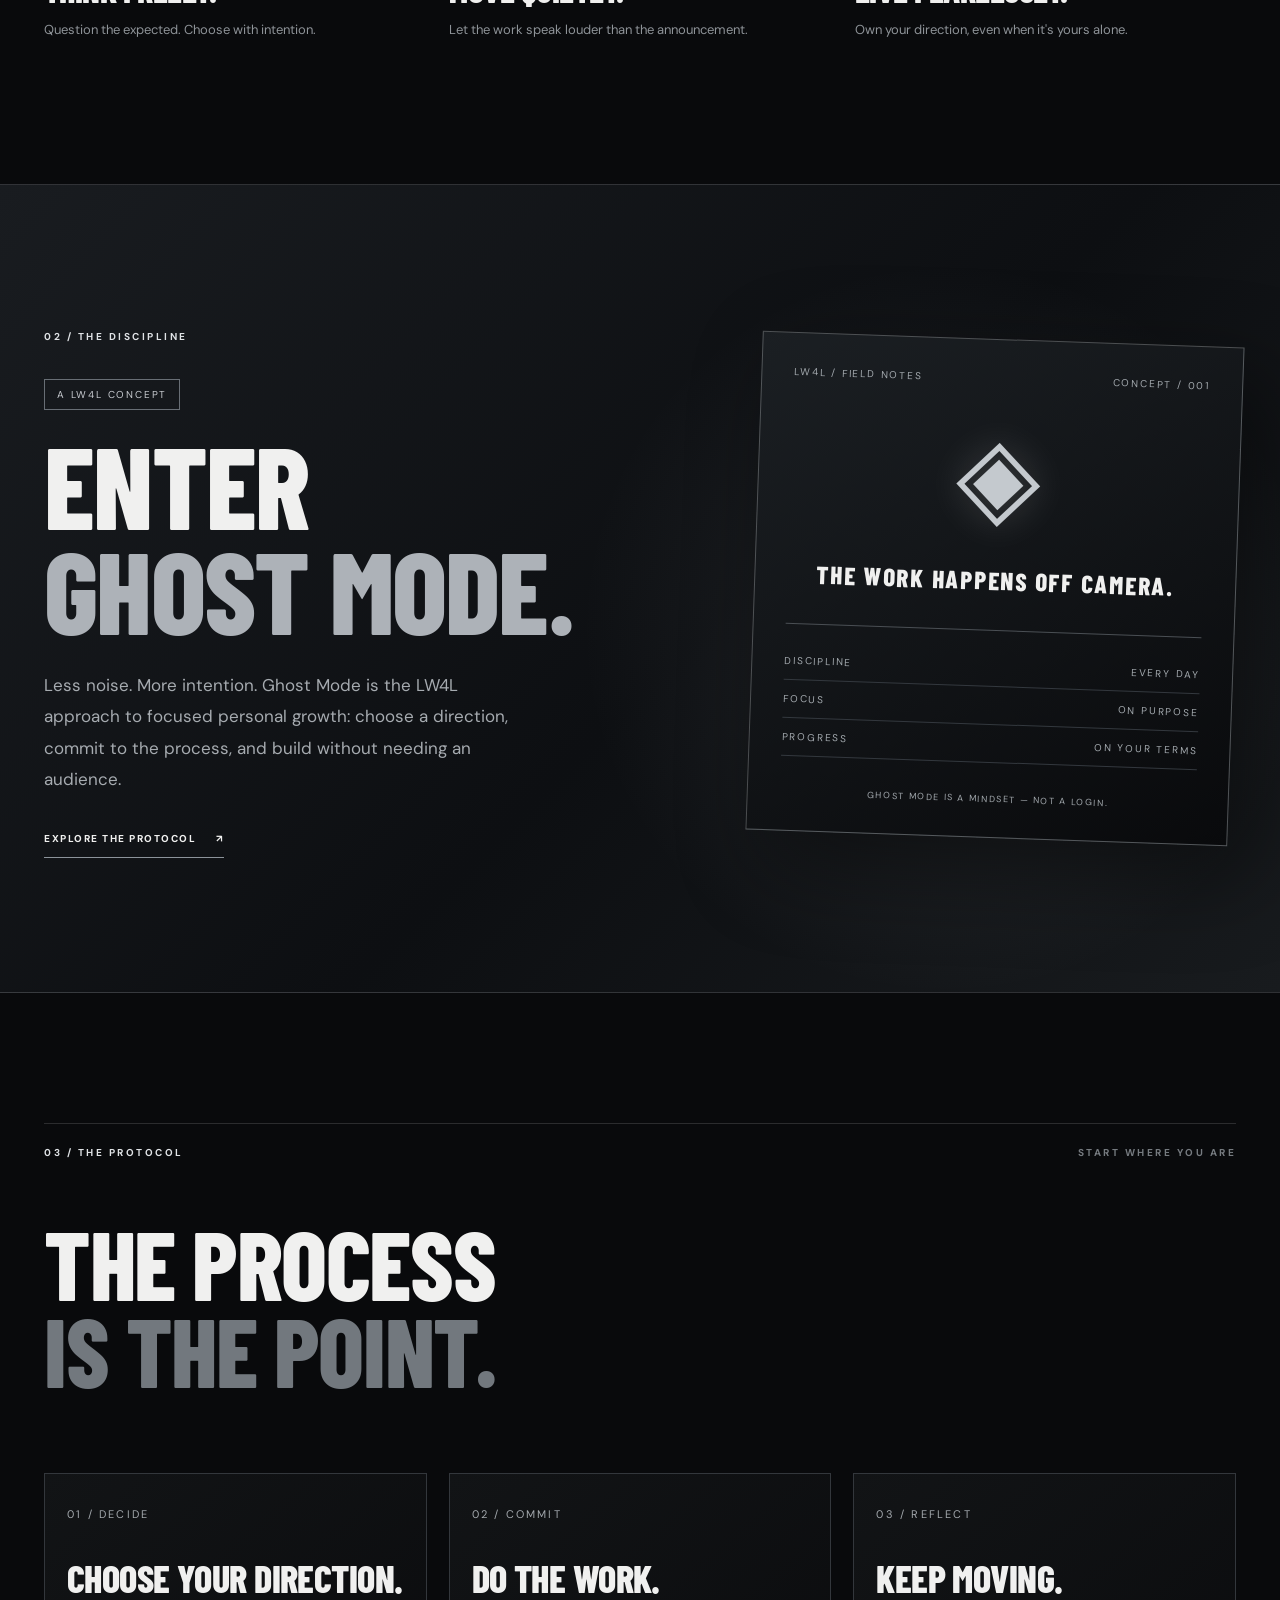
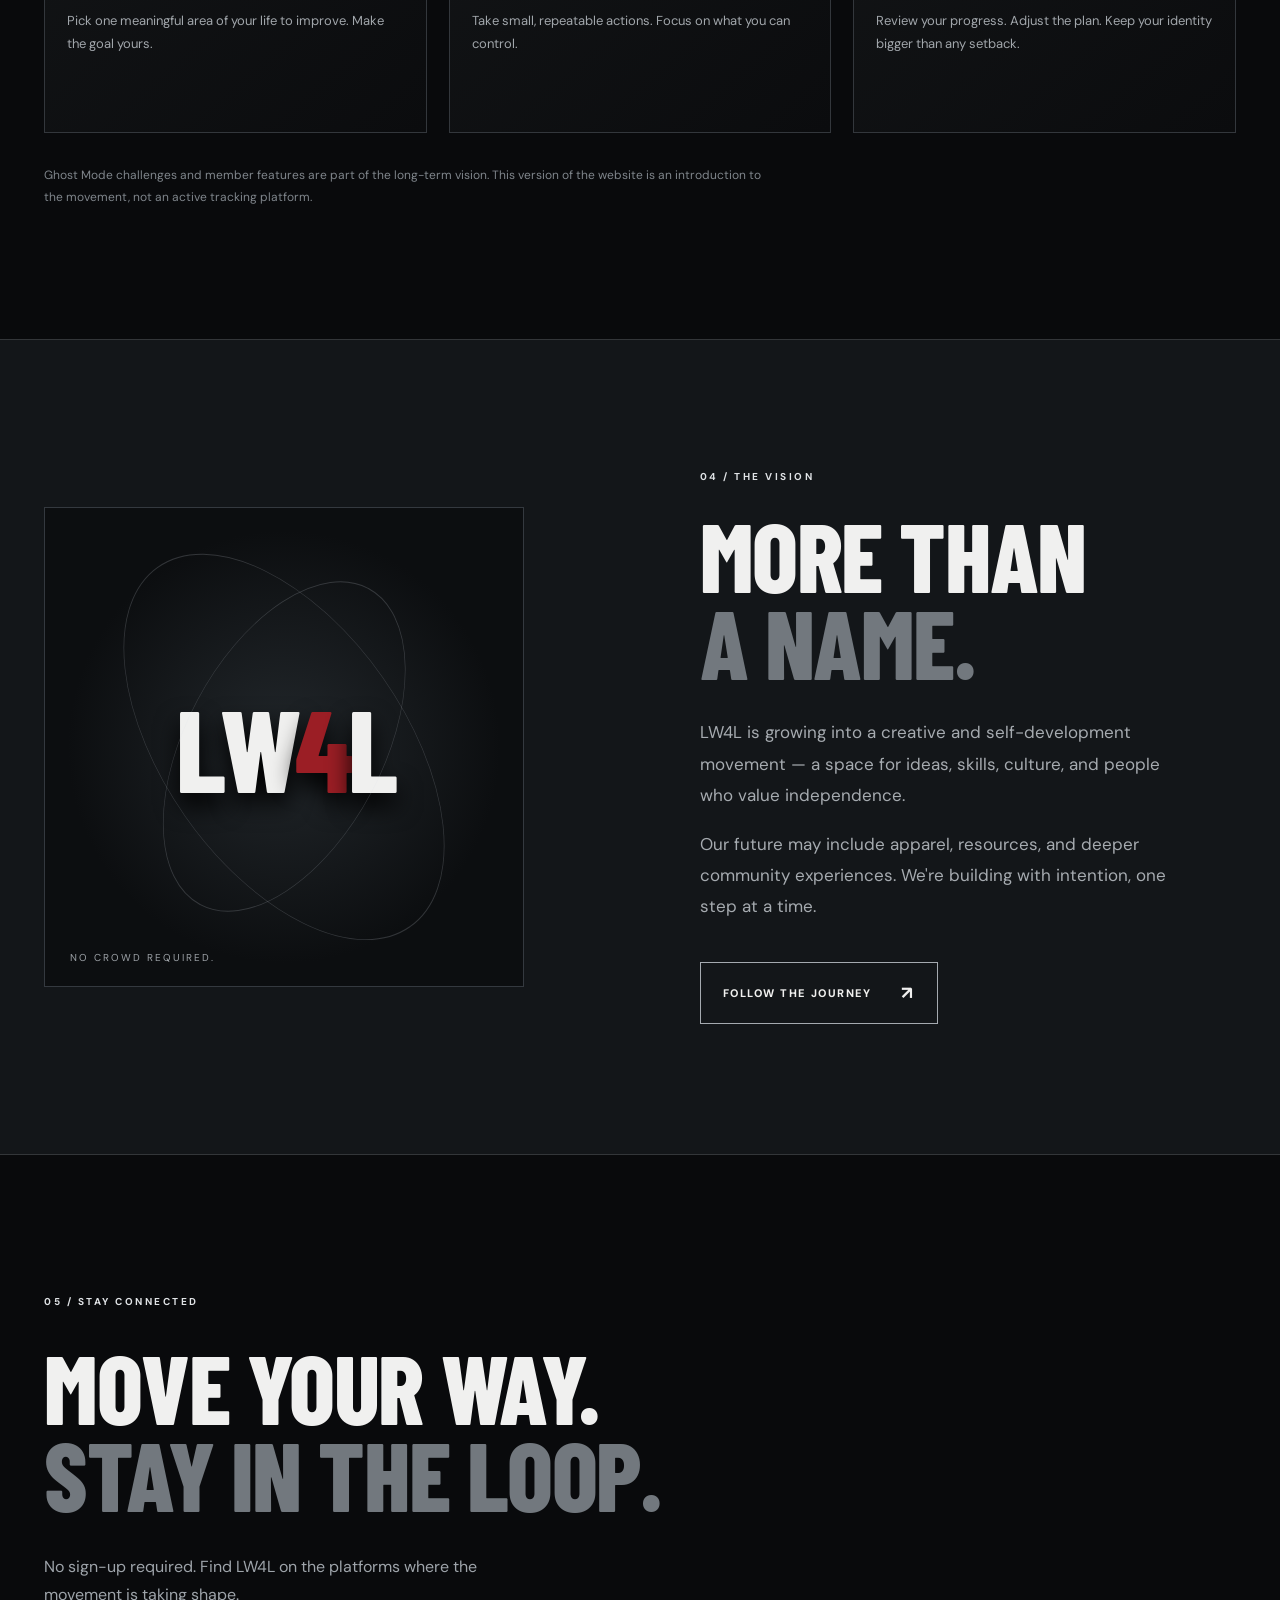
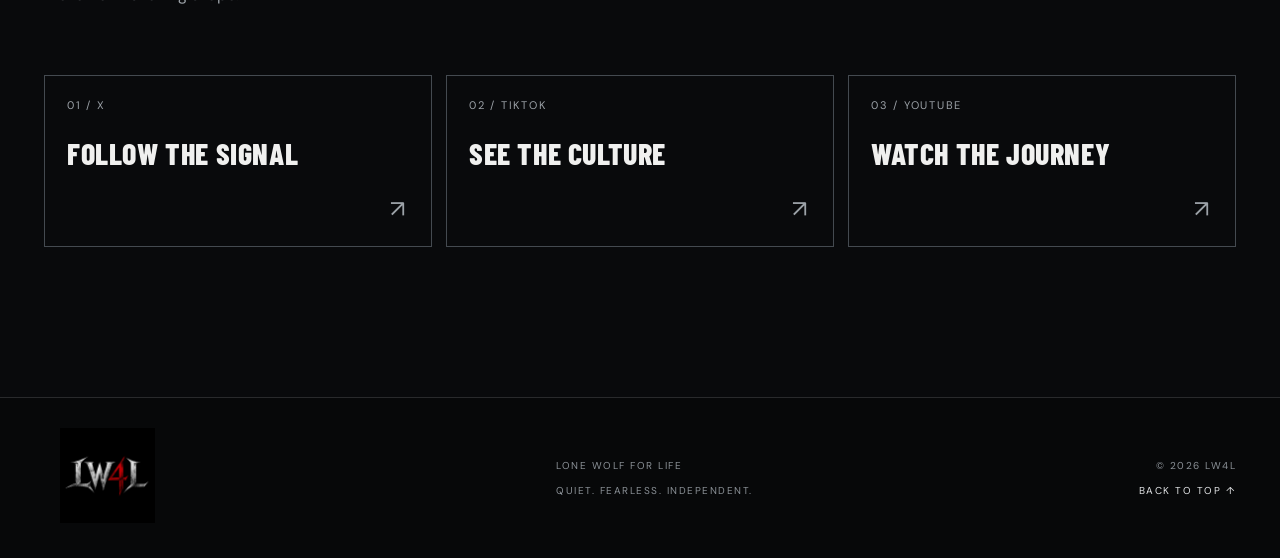
==== commit b82290a5: "Rename index-19.html to index.html" ====
--- a/index.html
+++ b/index.html
@@ -8,9 +8,9 @@
   <meta property="og:title" content="LW4L — Lone Wolf For Life">
   <meta property="og:description" content="Move with purpose. Think independently. Build for life.">
   <meta property="og:type" content="website">
-  <meta property="og:image" content="assets/lw4l-original-logo.png">
+  <meta property="og:image" content="lw4l-original-logo.png">
   <title>LW4L — Lone Wolf For Life</title>
-  <link rel="icon" href="assets/favicon.svg" type="image/svg+xml">
+  <link rel="icon" href="favicon.svg" type="image/svg+xml">
   <link rel="stylesheet" href="styles.css">
   <script defer src="script.js"></script>
 </head>
@@ -18,7 +18,7 @@
   <a class="skip-link" href="#main">Skip to content</a>
   <div class="noise" aria-hidden="true"></div>
   <header class="site-header" id="top">
-    <a class="brand" href="#top" aria-label="LW4L home"><img src="assets/lw4l-original-logo.png" alt="LW4L" width="102" height="102"><span>THE INDEPENDENT MOVEMENT</span></a>
+    <a class="brand" href="#top" aria-label="LW4L home"><img src="lw4l-original-logo.png" alt="LW4L" width="102" height="102"><span>THE INDEPENDENT MOVEMENT</span></a>
     <nav class="desktop-nav" aria-label="Main navigation"><a href="#movement">The movement</a><a href="#ghost-mode">Ghost Mode</a><a href="#vision">The vision</a></nav>
     <a class="header-cta" href="#connect">CONNECT <span aria-hidden="true">↗</span></a>
     <button class="menu-toggle" type="button" aria-expanded="false" aria-controls="mobile-nav" aria-label="Open menu"><span></span><span></span></button>
@@ -42,6 +42,6 @@
     <section class="vision-section" id="vision" aria-labelledby="vision-title"><div class="container vision-grid"><div class="vision-art reveal" aria-hidden="true"><div class="vision-orbit orbit-one"></div><div class="vision-orbit orbit-two"></div><div class="vision-center">LW<span>4</span>L</div><div class="vision-art-caption">NO CROWD REQUIRED.</div></div><div class="vision-copy reveal"><p class="kicker">04 / THE VISION</p><h2 id="vision-title">MORE THAN<br><span class="muted">A NAME.</span></h2><p>LW4L is growing into a creative and self-development movement — a space for ideas, skills, culture, and people who value independence.</p><p>Our future may include apparel, resources, and deeper community experiences. We're building with intention, one step at a time.</p><a class="button button-outline" href="#connect">FOLLOW THE JOURNEY <span aria-hidden="true">↗</span></a></div></div></section>
     <section class="connect-section container" id="connect" aria-labelledby="connect-title"><p class="kicker reveal">05 / STAY CONNECTED</p><h2 id="connect-title" class="reveal">MOVE YOUR WAY.<br><span class="muted">STAY IN THE LOOP.</span></h2><p class="connect-copy reveal">No sign-up required. Find LW4L on the platforms where the movement is taking shape.</p><div class="social-grid reveal"><a href="https://x.com/officiallw4l" target="_blank" rel="noopener noreferrer"><span>01 / X</span><strong>FOLLOW THE SIGNAL</strong><span aria-hidden="true">↗</span></a><a href="https://vm.tiktok.com/ZS9Dbp8UttswS-iFeXm/" target="_blank" rel="noopener noreferrer"><span>02 / TIKTOK</span><strong>SEE THE CULTURE</strong><span aria-hidden="true">↗</span></a><a href="https://youtube.com/@officiallw4l?si=4StQWwkhOBQoXKc1" target="_blank" rel="noopener noreferrer"><span>03 / YOUTUBE</span><strong>WATCH THE JOURNEY</strong><span aria-hidden="true">↗</span></a></div></section>
   </main>
-  <footer class="footer"><div class="container footer-inner"><a href="#top" class="footer-logo" aria-label="Back to top"><img src="assets/lw4l-original-logo.png" alt="LW4L" width="126" height="126"></a><div class="footer-center"><span>LONE WOLF FOR LIFE</span><span>QUIET. FEARLESS. INDEPENDENT.</span></div><div class="footer-end"><span>© <span id="year">2026</span> LW4L</span><a href="#top">BACK TO TOP ↑</a></div></div></footer>
+  <footer class="footer"><div class="container footer-inner"><a href="#top" class="footer-logo" aria-label="Back to top"><img src="lw4l-original-logo.png" alt="LW4L" width="126" height="126"></a><div class="footer-center"><span>LONE WOLF FOR LIFE</span><span>QUIET. FEARLESS. INDEPENDENT.</span></div><div class="footer-end"><span>© <span id="year">2026</span> LW4L</span><a href="#top">BACK TO TOP ↑</a></div></div></footer>
 </body>
 </html>
--- a/styles.css
+++ b/styles.css
@@ -1,2 +1,14 @@
 @import url('https://fonts.googleapis.com/css2?family=Barlow+Condensed:wght@500;600;700;800;900&family=DM+Sans:wght@400;500;600;700&display=swap');
-:root{color-scheme:dark;--bg:#090a0c;--panel:#101215;--text:#f0f0ef;--muted:#8e9298;--line:rgba(232,235,239,.15);--silver:#c4c9ce;--font:'DM Sans',Arial,sans-serif;--display:'Barlow Condensed','Arial Narrow',Impact,sans-serif}*{box-sizing:border-box}html{scroll-behavior:smooth;scroll-padding-top:80px}body{margin:0;background:var(--bg);color:var(--text);font-family:var(--font);-webkit-font-smoothing:antialiased;overflow-x:hidden}a{color:inherit;text-decoration:none}button{font:inherit}::selection{background:#c5c9ce;color:#101010}:focus-visible{outline:2px solid #f5f5f5;outline-offset:5px}.container{width:min(1200px,calc(100% - 88px));margin:auto}.skip-link{position:absolute;top:-60px;left:12px;z-index:999;background:white;color:black;padding:10px}.skip-link:focus{top:10px}.noise{position:fixed;inset:0;pointer-events:none;z-index:40;opacity:.07;background-image:url("data:image/svg+xml,%3Csvg viewBox='0 0 180 180' xmlns='http://www.w3.org/2000/svg'%3E%3Cfilter id='n'%3E%3CfeTurbulence type='fractalNoise' baseFrequency='.8' numOctaves='3' stitchTiles='stitch'/%3E%3C/filter%3E%3Crect width='100%25' height='100%25' filter='url(%23n)' opacity='.4'/%3E%3C/svg%3E")}.site-header{height:88px;position:absolute;top:0;left:0;right:0;z-index:30;display:flex;align-items:center;justify-content:space-between;padding:0 max(44px,calc((100vw - 1200px)/2));border-bottom:1px solid rgba(255,255,255,.12);background:linear-gradient(180deg,rgba(0,0,0,.65),rgba(0,0,0,.1))}.brand{display:flex;align-items:center;gap:12px}.brand img{width:94px;height:62px;object-fit:contain}.brand span{font-size:9px;letter-spacing:.22em;max-width:105px;line-height:1.7;color:#c1c4c8}.desktop-nav{display:flex;gap:36px}.desktop-nav a,.header-cta{font-size:11px;font-weight:700;letter-spacing:.13em;text-transform:uppercase}.desktop-nav a{color:#c7c8c9;transition:color .2s}.desktop-nav a:hover{color:white}.header-cta{border:1px solid #aeb4bc;padding:13px 17px}.header-cta span{margin-left:15px}.menu-toggle,.mobile-nav{display:none}.hero{min-height:760px;height:min(850px,100svh);position:relative;display:flex;align-items:center;isolation:isolate;overflow:hidden;background:radial-gradient(ellipse at 75% 50%,#292d32 0%,#111418 38%,#08090b 75%)}.hero:before{content:"";position:absolute;inset:0;background:linear-gradient(90deg,#090a0c 5%,rgba(9,10,12,.85) 36%,rgba(9,10,12,.12) 76%),linear-gradient(0deg,#090a0c 0%,transparent 40%);z-index:-1}.hero-atmosphere{position:absolute;inset:0;z-index:-2;overflow:hidden}.city{position:absolute;bottom:12%;right:0;width:72%;height:65%;background:repeating-linear-gradient(90deg,transparent 0 35px,rgba(240,245,255,.04) 36px 37px,transparent 38px 65px),linear-gradient(0deg,#171b1f,#33373a);clip-path:polygon(0 65%,7% 65%,7% 48%,15% 48%,15% 58%,24% 58%,24% 20%,34% 20%,34% 47%,43% 47%,43% 32%,51% 32%,51% 56%,60% 56%,60% 8%,72% 8%,72% 45%,80% 45%,80% 23%,90% 23%,90% 51%,100% 51%,100% 100%,0 100%);filter:blur(3px);opacity:.5}.city-front{right:-6%;bottom:5%;height:47%;width:65%;filter:blur(7px);opacity:.35;transform:scaleX(-1)}.hooded{position:absolute;bottom:-14%;right:11%;width:min(39vw,490px);height:80%;filter:drop-shadow(-28px 0 35px rgba(0,0,0,.65))}.hood{position:absolute;width:45%;height:48%;left:29%;top:8%;background:radial-gradient(ellipse at 55% 38%,#0c0e11 0 29%,#20242a 55%,#07090b 79%);border-radius:47% 47% 39% 39%;box-shadow:inset 20px 10px 35px #34383d,inset -35px 0 38px #020305;transform:rotate(-3deg)}.shoulders{position:absolute;inset:34% 0 0;background:linear-gradient(110deg,#08090b 20%,#30343a 46%,#0b0c0f 72%);clip-path:polygon(30% 0,44% 16%,60% 14%,72% 0,90% 11%,100% 34%,100% 100%,0 100%,0 36%,12% 13%);border-radius:40% 40% 0 0}.rain{position:absolute;inset:-30%;background:repeating-linear-gradient(110deg,transparent 0 50px,rgba(220,229,239,.09) 51px,transparent 52px 95px);opacity:.4;transform:rotate(3deg)}.hero-content{padding-top:100px;position:relative;z-index:1}.eyebrow,.kicker,.tiny-note,.eyebrow-index{font-size:10px;letter-spacing:.25em;font-weight:700}.eyebrow{display:flex;align-items:center;gap:14px;color:#d4d5d6}.eyebrow-line{width:24px;height:1px;background:#d4d5d6}.eyebrow-index{color:#7f8389;margin-left:16px}.hero h1,h2,h3{font-family:var(--display);margin:0;line-height:.91;font-weight:800;letter-spacing:-.015em}.hero h1{font-size:clamp(86px,11.5vw,174px);margin:28px 0 22px;max-width:940px}.hero h1 em{font-style:normal;color:#b4b9be}.hero-copy{max-width:460px;color:#c0c2c5;font-size:16px;line-height:1.8}.hero-actions{display:flex;align-items:center;gap:32px;margin-top:33px}.button{display:inline-flex;justify-content:space-between;align-items:center;gap:30px;padding:18px 22px;font-size:11px;letter-spacing:.14em;font-weight:800;transition:transform .2s,background .2s}.button:hover{transform:translateY(-3px)}.button-light{background:linear-gradient(135deg,#f0f2f3,#a9afb6);color:#101114}.button span{font-size:18px}.text-link{font-size:10px;letter-spacing:.15em;font-weight:800;border-bottom:1px solid #8c939a;padding:12px 0}.text-link span{margin-left:16px}.hero-bottom{position:absolute;bottom:30px;left:0;right:0;display:flex;justify-content:space-between;font-size:10px;letter-spacing:.2em;color:#adb0b4}.ticker{height:61px;border-top:1px solid var(--line);border-bottom:1px solid var(--line);background:#111316;overflow:hidden;display:flex;align-items:center}.ticker-inner{white-space:nowrap;font:700 21px var(--display);letter-spacing:.15em;color:#92969b;animation:marquee 35s linear infinite}.ticker-inner span{margin:0 36px;color:#555a60}@keyframes marquee{to{transform:translateX(-50%)}}.section{padding-top:130px;padding-bottom:130px}.section-top{display:flex;justify-content:space-between;align-items:center;border-top:1px solid var(--line);padding-top:22px;margin-bottom:60px}.kicker{margin:0;color:#e0e3e6}.tiny-note{color:#767b80}.movement-grid{display:grid;grid-template-columns:1.25fr 1fr;gap:9%}.movement h2,.protocol h2,.vision-copy h2,.connect-section h2{font-size:clamp(56px,7.5vw,110px)}.muted{color:#72787e}.movement-copy{padding-top:6px}.movement-copy p,.ghost-intro>p:not(.kicker):not(.ghost-stamp),.vision-copy>p:not(.kicker){font-size:17px;line-height:1.85;color:#a6abb0;max-width:480px}.signature{margin-top:42px;font:800 28px var(--display);letter-spacing:.07em}.signature span{color:#9ea4aa}.principles{display:grid;grid-template-columns:repeat(3,1fr);gap:24px;margin-top:100px}.principle{border-top:1px solid #747980;padding-top:18px}.principle>span,.step{font-size:11px;color:#a4a9ae;letter-spacing:.2em}.principle h3{font-size:34px;margin-top:25px}.principle p{font-size:13px;color:#8e9398;line-height:1.7}.ghost-section{position:relative;padding:145px 0;background:linear-gradient(135deg,#191c20,#0d0f12 55%,#181b1e);border-block:1px solid var(--line);overflow:hidden}.ghost-glow{position:absolute;inset:0;background:radial-gradient(circle at 74% 55%,rgba(184,191,198,.12),transparent 35%);pointer-events:none}.ghost-layout{display:grid;grid-template-columns:1fr .85fr;align-items:center;gap:12%;position:relative}.ghost-stamp{display:inline-block;border:1px solid #686e75;padding:8px 12px;font-size:10px;letter-spacing:.18em;margin:36px 0 22px;color:#c8cbd0}.ghost-intro h2{font-size:clamp(76px,9vw,130px)}.ghost-intro h2 span{color:#adb2b8}.ghost-intro>p:not(.kicker):not(.ghost-stamp){margin:28px 0 30px}.ghost-card{min-height:490px;border:1px solid rgba(225,231,236,.3);background:linear-gradient(150deg,#1b1f23,#090a0c);padding:32px;box-shadow:25px 30px 90px rgba(0,0,0,.45);transform:rotate(2deg)}.card-top,.card-row,.card-bottom{display:flex;justify-content:space-between;font-size:10px;letter-spacing:.18em;color:#a3a9ae}.card-symbol{height:180px;display:grid;place-items:center;font-size:110px;font-weight:100;color:#c4c9ce;text-shadow:0 0 40px rgba(255,255,255,.2)}.card-caption{text-align:center;font:800 25px var(--display);letter-spacing:.07em}.card-rule{height:1px;background:#4a4f54;margin:35px 0 18px}.card-row{padding:12px 0;border-bottom:1px solid #33383e}.card-bottom{justify-content:center;margin-top:30px;font-size:9px}.protocol-title{margin-bottom:80px!important}.protocol-grid{display:grid;grid-template-columns:repeat(3,1fr);gap:22px}.protocol-item{padding:28px 22px 40px;border:1px solid #33373c;min-height:260px;background:linear-gradient(140deg,#121416,#0b0c0e)}.protocol-item h3{font-size:38px;margin-top:38px}.protocol-item p{font-size:13px;line-height:1.8;color:#a1a6ab}.protocol-footnote{margin:32px 0 0;color:#7f858b;font-size:12px;line-height:1.8;max-width:720px}.vision-section{background:#131619;padding:130px 0;border-block:1px solid var(--line)}.vision-grid{display:grid;grid-template-columns:1fr 1fr;gap:10%;align-items:center}.vision-art{aspect-ratio:1/1;max-width:480px;border:1px solid #34393f;position:relative;display:grid;place-items:center;overflow:hidden;background:radial-gradient(circle,#22272b 0,#0c0e10 64%)}.vision-orbit{position:absolute;border:1px solid rgba(212,218,225,.19);border-radius:50%;width:75%;aspect-ratio:1;transform:rotate(28deg) scaleX(.55)}.orbit-two{transform:rotate(-35deg) scaleX(.55);width:92%}.vision-center{font:800 clamp(60px,9vw,130px) var(--display);letter-spacing:-.05em;text-shadow:0 12px 25px black}.vision-center span{color:#9b1e25}.vision-art-caption{position:absolute;bottom:22px;left:25px;font-size:10px;letter-spacing:.2em;color:#9da2a7}.vision-copy h2{margin:28px 0 32px}.vision-copy .button{margin-top:22px}.button-outline{border:1px solid #a5aab0}.connect-section{padding-top:140px;padding-bottom:150px}.connect-section h2{margin:35px 0}.connect-copy{max-width:500px;font-size:16px;color:#9ea4aa;line-height:1.8}.social-grid{display:grid;grid-template-columns:repeat(3,1fr);gap:14px;margin-top:65px}.social-grid a{border:1px solid #444a50;min-height:172px;padding:22px;display:flex;flex-direction:column;justify-content:space-between;transition:background .2s,border-color .2s}.social-grid a:hover{background:#1a1e22;border-color:#d4d8dd}.social-grid a span{font-size:11px;letter-spacing:.16em;color:#9ca2a8}.social-grid a strong{font:800 30px var(--display);letter-spacing:.02em}.social-grid a span:last-child{align-self:flex-end;font-size:24px}.footer{border-top:1px solid var(--line);background:#070809}.footer-inner{display:flex;align-items:center;justify-content:space-between;min-height:160px}.footer-logo img{width:126px;height:95px;object-fit:contain}.footer-center,.footer-end{display:flex;flex-direction:column;gap:12px;font-size:10px;letter-spacing:.15em;color:#8b9197}.footer-end{text-align:right}.footer-end a{color:#e3e5e7}.reveal{opacity:0;translate:0 25px;transition:opacity .75s ease,translate .75s ease}.reveal.visible{opacity:1;translate:0 0}@media(max-width:900px){.container{width:min(100% - 44px,680px)}.site-header{height:76px;padding:0 22px}.brand img{width:83px}.brand span{font-size:8px}.desktop-nav,.header-cta{display:none}.menu-toggle{display:flex;width:44px;height:44px;flex-direction:column;justify-content:center;gap:7px;background:transparent;border:1px solid #50565c;padding:10px;cursor:pointer}.menu-toggle span{display:block;height:1px;background:white;width:100%}.mobile-nav{position:absolute;z-index:29;top:76px;left:0;right:0;background:#101215;border-bottom:1px solid #42484d;padding:16px 22px 24px;flex-direction:column}.mobile-nav:not([hidden]){display:flex}.mobile-nav a{padding:14px 0;font-size:13px;letter-spacing:.12em;border-bottom:1px solid #2d3236}.hero{min-height:720px;height:90svh}.hero h1{font-size:clamp(68px,14vw,120px)}.hero-atmosphere{opacity:.7}.hooded{width:65vw;right:-8%;height:75%;bottom:-12%}.hero:before{background:linear-gradient(90deg,#090a0c 0%,rgba(9,10,12,.73) 48%,rgba(9,10,12,.25)),linear-gradient(0deg,#090a0c 0%,transparent 40%)}.movement-grid,.ghost-layout,.vision-grid{grid-template-columns:1fr;gap:44px}.section{padding-top:90px;padding-bottom:90px}.movement h2,.protocol h2,.vision-copy h2,.connect-section h2{font-size:clamp(62px,10vw,95px)}.principles{margin-top:60px}.ghost-section,.vision-section{padding:90px 0}.ghost-card{max-width:490px;width:100%;margin:auto}.vision-art{width:100%;margin:auto}.protocol-grid{grid-template-columns:1fr}.protocol-item{min-height:200px}.social-grid{grid-template-columns:1fr}.social-grid a{min-height:140px}.connect-section{padding:100px 0}.footer-inner{gap:18px}}@media(max-width:560px){.hero{min-height:650px;height:90svh}.hero-content{padding-top:60px}.hero h1{font-size:clamp(61px,16.2vw,95px);margin-top:24px}.hero-copy{font-size:14px;max-width:340px}.hero-actions{align-items:flex-start;flex-direction:column;gap:18px}.hero-bottom{font-size:8px;gap:12px}.hero-bottom span:last-child{text-align:right}.eyebrow{font-size:8px}.eyebrow-index{display:none}.hooded{right:-20%;width:90vw;opacity:.7}.city{width:100%}.ticker{height:51px}.ticker-inner{font-size:18px}.section-top{margin-bottom:40px}.tiny-note{font-size:8px;text-align:right}.movement h2,.protocol h2,.vision-copy h2,.connect-section h2{font-size:clamp(53px,12.5vw,75px)}.movement-copy p,.ghost-intro>p:not(.kicker):not(.ghost-stamp),.vision-copy>p:not(.kicker){font-size:15px}.principles{grid-template-columns:1fr;gap:20px}.principle h3{margin-top:16px}.ghost-intro h2{font-size:clamp(68px,16vw,96px)}.ghost-card{padding:22px;min-height:455px;transform:none}.card-top{font-size:8px}.card-symbol{height:170px}.protocol-title{margin-bottom:40px!important}.vision-art{max-width:360px}.social-grid{margin-top:40px}.footer-inner{flex-wrap:wrap;padding:30px 0;min-height:0}.footer-logo img{width:100px}.footer-center{order:3;width:100%;font-size:9px}.footer-end{font-size:9px}}@media(prefers-reduced-motion:reduce){html{scroll-behavior:auto}.ticker-inner{animation:none}.reveal{opacity:1;translate:none;transition:none}.button,.social-grid a{transition:none}}
+:root{color-scheme:dark;--bg:#090a0c;--panel:#101215;--text:#f0f0ef;--muted:#8e9298;--line:rgba(232,235,239,.15);--silver:#c4c9ce;--font:'DM Sans',Arial,sans-serif;--display:'Barlow Condensed','Arial Narrow',Impact,sans-serif}*{box-sizing:border-box}html{scroll-behavior:smooth;scroll-padding-top:80px}body{margin:0;background:var(--bg);color:var(--text);font-family:var(--font);-webkit-font-smoothing:antialiased;overflow-x:hidden}a{color:inherit;text-decoration:none}button{font:inherit}::selection{background:#c5c9ce;color:#101010}:focus-visible{outline:2px solid #f5f5f5;outline-offset:5px}.container{width:min(1200px,calc(100% - 88px));margin:auto}.skip-link{position:absolute;top:-60px;left:12px;z-index:999;background:white;color:black;padding:10px}.skip-link:focus{top:10px}.noise{position:fixed;inset:0;pointer-events:none;z-index:40;opacity:.07;background-image:url("data:image/svg+xml,%3Csvg viewBox='0 0 180 180' xmlns='http://www.w3.org/2000/svg'%3E%3Cfilter id='n'%3E%3CfeTurbulence type='fractalNoise' baseFrequency='.8' numOctaves='3' stitchTiles='stitch'/%3E%3C/filter%3E%3Crect width='100%25' height='100%25' filter='url(%23n)' opacity='.4'/%3E%3C/svg%3E")}.site-header{height:88px;position:absolute;top:0;left:0;right:0;z-index:30;display:flex;align-items:center;justify-content:space-between;padding:0 max(44px,calc((100vw - 1200px)/2));border-bottom:1px solid rgba(255,255,255,.12);background:linear-gradient(180deg,rgba(0,0,0,.65),rgba(0,0,0,.1))}.brand{display:flex;align-items:center;gap:12px}.brand img{width:94px;height:62px;object-fit:contain}.brand span{font-size:9px;letter-spacing:.22em;max-width:105px;line-height:1.7;color:#c1c4c8}.desktop-nav{display:flex;gap:36px}.desktop-nav a,.header-cta{font-size:11px;font-weight:700;letter-spacing:.13em;text-transform:uppercase}.desktop-nav a{color:#c7c8c9;transition:color .2s}.desktop-nav a:hover{color:white}.header-cta{border:1px solid #aeb4bc;padding:13px 17px}.header-cta span{margin-left:15px}.menu-toggle,.mobile-nav{display:none}.hero{min-height:760px;height:min(850px,100svh);position:relative;display:flex;align-items:center;isolation:isolate;overflow:hidden;background:radial-gradient(ellipse at 75% 50%,#292d32 0%,#111418 38%,#08090b 75%)}.hero:before{content:"";position:absolute;inset:0;background:linear-gradient(90deg,#090a0c 5%,rgba(9,10,12,.85) 36%,rgba(9,10,12,.12) 76%),linear-gradient(0deg,#090a0c 0%,transparent 40%);z-index:-1}.hero-atmosphere{position:absolute;inset:0;z-index:-2;overflow:hidden}.city{position:absolute;bottom:12%;right:0;width:72%;height:65%;background:repeating-linear-gradient(90deg,transparent 0 35px,rgba(240,245,255,.04) 36px 37px,transparent 38px 65px),linear-gradient(0deg,#171b1f,#33373a);clip-path:polygon(0 65%,7% 65%,7% 48%,15% 48%,15% 58%,24% 58%,24% 20%,34% 20%,34% 47%,43% 47%,43% 32%,51% 32%,51% 56%,60% 56%,60% 8%,72% 8%,72% 45%,80% 45%,80% 23%,90% 23%,90% 51%,100% 51%,100% 100%,0 100%);filter:blur(3px);opacity:.5}.city-front{right:-6%;bottom:5%;height:47%;width:65%;filter:blur(7px);opacity:.35;transform:scaleX(-1)}.hooded{position:absolute;bottom:-14%;right:11%;width:min(39vw,490px);height:80%;filter:drop-shadow(-28px 0 35px rgba(0,0,0,.65))}.hood{position:absolute;width:45%;height:48%;left:29%;top:8%;background:radial-gradient(ellipse at 55% 38%,#0c0e11 0 29%,#20242a 55%,#07090b 79%);border-radius:47% 47% 39% 39%;box-shadow:inset 20px 10px 35px #34383d,inset -35px 0 38px #020305;transform:rotate(-3deg)}.shoulders{position:absolute;inset:34% 0 0;background:linear-gradient(110deg,#08090b 20%,#30343a 46%,#0b0c0f 72%);clip-path:polygon(30% 0,44% 16%,60% 14%,72% 0,90% 11%,100% 34%,100% 100%,0 100%,0 36%,12% 13%);border-radius:40% 40% 0 0}.rain{position:absolute;inset:-30%;background:repeating-linear-gradient(110deg,transparent 0 50px,rgba(220,229,239,.09) 51px,transparent 52px 95px);opacity:.4;transform:rotate(3deg)}.hero-content{padding-top:100px;position:relative;z-index:1}.eyebrow,.kicker,.tiny-note,.eyebrow-index{font-size:10px;letter-spacing:.25em;font-weight:700}.eyebrow{display:flex;align-items:center;gap:14px;color:#d4d5d6}.eyebrow-line{width:24px;height:1px;background:#d4d5d6}.eyebrow-index{color:#7f8389;margin-left:16px}.hero h1,h2,h3{font-family:var(--display);margin:0;line-height:.91;font-weight:800;letter-spacing:-.015em}.hero h1{font-size:clamp(86px,11.5vw,174px);margin:28px 0 22px;max-width:940px}.hero h1 em{font-style:normal;color:#b4b9be}.hero-copy{max-width:460px;color:#c0c2c5;font-size:16px;line-height:1.8}.hero-actions{display:flex;align-items:center;gap:32px;margin-top:33px}.button{display:inline-flex;justify-content:space-between;align-items:center;gap:30px;padding:18px 22px;font-size:11px;letter-spacing:.14em;font-weight:800;transition:transform .2s,background .2s}.button:hover{transform:translateY(-3px)}.button-light{background:linear-gradient(135deg,#f0f2f3,#a9afb6);color:#101114}.button span{font-size:18px}.text-link{font-size:10px;letter-spacing:.15em;font-weight:800;border-bottom:1px solid #8c939a;padding:12px 0}.text-link span{margin-left:16px}.hero-bottom{position:absolute;bottom:30px;left:0;right:0;display:flex;justify-content:space-between;font-size:10px;letter-spacing:.2em;color:#adb0b4}.ticker{height:61px;border-top:1px solid var(--line);border-bottom:1px solid var(--line);background:#111316;overflow:hidden;display:flex;align-items:center}.ticker-inner{white-space:nowrap;font:700 21px var(--display);letter-spacing:.15em;color:#92969b;animation:marquee 35s linear infinite}.ticker-inner span{margin:0 36px;color:#555a60}@keyframes marquee{to{transform:translateX(-50%)}}.section{padding-top:130px;padding-bottom:130px}.section-top{display:flex;justify-content:space-between;align-items:center;border-top:1px solid var(--line);padding-top:22px;margin-bottom:60px}.kicker{margin:0;color:#e0e3e6}.tiny-note{color:#767b80}.movement-grid{display:grid;grid-template-columns:1.25fr 1fr;gap:9%}.movement h2,.protocol h2,.vision-copy h2,.connect-section h2{font-size:clamp(56px,7.5vw,110px)}.muted{color:#72787e}.movement-copy{padding-top:6px}.movement-copy p,.ghost-intro>p:not(.kicker):not(.ghost-stamp),.vision-copy>p:not(.kicker){font-size:17px;line-height:1.85;color:#a6abb0;max-width:480px}.signature{margin-top:42px;font:800 28px var(--display);letter-spacing:.07em}.signature span{color:#9ea4aa}.principles{display:grid;grid-template-columns:repeat(3,1fr);gap:24px;margin-top:100px}.principle{border-top:1px solid #747980;padding-top:18px}.principle>span,.step{font-size:11px;color:#a4a9ae;letter-spacing:.2em}.principle h3{font-size:34px;margin-top:25px}.principle p{font-size:13px;color:#8e9398;line-height:1.7}.ghost-section{position:relative;padding:145px 0;background:linear-gradient(135deg,#191c20,#0d0f12 55%,#181b1e);border-block:1px solid var(--line);overflow:hidden}.ghost-glow{position:absolute;inset:0;background:radial-gradient(circle at 74% 55%,rgba(184,191,198,.12),transparent 35%);pointer-events:none}.ghost-layout{display:grid;grid-template-columns:1fr .85fr;align-items:center;gap:12%;position:relative}.ghost-stamp{display:inline-block;border:1px solid #686e75;padding:8px 12px;font-size:10px;letter-spacing:.18em;margin:36px 0 22px;color:#c8cbd0}.ghost-intro h2{font-size:clamp(76px,9vw,130px)}.ghost-intro h2 span{color:#adb2b8}.ghost-intro>p:not(.kicker):not(.ghost-stamp){margin:28px 0 30px}.ghost-card{min-height:490px;border:1px solid rgba(225,231,236,.3);background:linear-gradient(150deg,#1b1f23,#090a0c);padding:32px;box-shadow:25px 30px 90px rgba(0,0,0,.45);transform:rotate(2deg)}.card-top,.card-row,.card-bottom{display:flex;justify-content:space-between;font-size:10px;letter-spacing:.18em;color:#a3a9ae}.card-symbol{height:180px;display:grid;place-items:center;font-size:110px;font-weight:100;color:#c4c9ce;text-shadow:0 0 40px rgba(255,255,255,.2)}.card-caption{text-align:center;font:800 25px var(--display);letter-spacing:.07em}.card-rule{height:1px;background:#4a4f54;margin:35px 0 18px}.card-row{padding:12px 0;border-bottom:1px solid #33383e}.card-bottom{justify-content:center;margin-top:30px;font-size:9px}.protocol-title{margin-bottom:80px!important}.protocol-grid{display:grid;grid-template-columns:repeat(3,1fr);gap:22px}.protocol-item{padding:28px 22px 40px;border:1px solid #33373c;min-height:260px;background:linear-gradient(140deg,#121416,#0b0c0e)}.protocol-item h3{font-size:38px;margin-top:38px}.protocol-item p{font-size:13px;line-height:1.8;color:#a1a6ab}.protocol-footnote{margin:32px 0 0;color:#7f858b;font-size:12px;line-height:1.8;max-width:720px}.vision-section{background:#131619;padding:130px 0;border-block:1px solid var(--line)}.vision-grid{display:grid;grid-template-columns:1fr 1fr;gap:10%;align-items:center}.vision-art{aspect-ratio:1/1;max-width:480px;border:1px solid #34393f;position:relative;display:grid;place-items:center;overflow:hidden;background:radial-gradient(circle,#22272b 0,#0c0e10 64%)}.vision-orbit{position:absolute;border:1px solid rgba(212,218,225,.19);border-radius:50%;width:75%;aspect-ratio:1;transform:rotate(28deg) scaleX(.55)}.orbit-two{transform:rotate(-35deg) scaleX(.55);width:92%}.vision-center{font:800 clamp(60px,9vw,130px) var(--display);letter-spacing:-.05em;text-shadow:0 12px 25px black}.vision-center span{color:#9b1e25}.vision-art-caption{position:absolute;bottom:22px;left:25px;font-size:10px;letter-spacing:.2em;color:#9da2a7}.vision-copy h2{margin:28px 0 32px}.vision-copy .button{margin-top:22px}.button-outline{border:1px solid #a5aab0}.connect-section{padding-top:140px;padding-bottom:150px}.connect-section h2{margin:35px 0}.connect-copy{max-width:500px;font-size:16px;color:#9ea4aa;line-height:1.8}.social-grid{display:grid;grid-template-columns:repeat(3,1fr);gap:14px;margin-top:65px}.social-grid a{border:1px solid #444a50;min-height:172px;padding:22px;display:flex;flex-direction:column;justify-content:space-between;transition:background .2s,border-color .2s}.social-grid a:hover{background:#1a1e22;border-color:#d4d8dd}.social-grid a span{font-size:11px;letter-spacing:.16em;color:#9ca2a8}.social-grid a strong{font:800 30px var(--display);letter-spacing:.02em}.social-grid a span:last-child{align-self:flex-end;font-size:24px}.footer{border-top:1px solid var(--line);background:#070809}.footer-inner{display:flex;align-items:center;justify-content:space-between;min-height:160px}.footer-logo img{width:126px;height:95px;object-fit:contain}.footer-center,.footer-end{display:flex;flex-direction:column;gap:12px;font-size:10px;letter-spacing:.15em;color:#8b9197}.footer-end{text-align:right}.footer-end a{color:#e3e5e7}.reveal{opacity:1;translate:none;transition:none}.reveal.visible{opacity:1;translate:0 0}@media(max-width:900px){.container{width:min(100% - 44px,680px)}.site-header{height:76px;padding:0 22px}.brand img{width:83px}.brand span{font-size:8px}.desktop-nav,.header-cta{display:none}.menu-toggle{display:flex;width:44px;height:44px;flex-direction:column;justify-content:center;gap:7px;background:transparent;border:1px solid #50565c;padding:10px;cursor:pointer}.menu-toggle span{display:block;height:1px;background:white;width:100%}.mobile-nav{position:absolute;z-index:29;top:76px;left:0;right:0;background:#101215;border-bottom:1px solid #42484d;padding:16px 22px 24px;flex-direction:column}.mobile-nav:not([hidden]){display:flex}.mobile-nav a{padding:14px 0;font-size:13px;letter-spacing:.12em;border-bottom:1px solid #2d3236}.hero{min-height:720px;height:90svh}.hero h1{font-size:clamp(68px,14vw,120px)}.hero-atmosphere{opacity:.7}.hooded{width:65vw;right:-8%;height:75%;bottom:-12%}.hero:before{background:linear-gradient(90deg,#090a0c 0%,rgba(9,10,12,.73) 48%,rgba(9,10,12,.25)),linear-gradient(0deg,#090a0c 0%,transparent 40%)}.movement-grid,.ghost-layout,.vision-grid{grid-template-columns:1fr;gap:44px}.section{padding-top:90px;padding-bottom:90px}.movement h2,.protocol h2,.vision-copy h2,.connect-section h2{font-size:clamp(62px,10vw,95px)}.principles{margin-top:60px}.ghost-section,.vision-section{padding:90px 0}.ghost-card{max-width:490px;width:100%;margin:auto}.vision-art{width:100%;margin:auto}.protocol-grid{grid-template-columns:1fr}.protocol-item{min-height:200px}.social-grid{grid-template-columns:1fr}.social-grid a{min-height:140px}.connect-section{padding:100px 0}.footer-inner{gap:18px}}@media(max-width:560px){.hero{min-height:650px;height:90svh}.hero-content{padding-top:60px}.hero h1{font-size:clamp(61px,16.2vw,95px);margin-top:24px}.hero-copy{font-size:14px;max-width:340px}.hero-actions{align-items:flex-start;flex-direction:column;gap:18px}.hero-bottom{font-size:8px;gap:12px}.hero-bottom span:last-child{text-align:right}.eyebrow{font-size:8px}.eyebrow-index{display:none}.hooded{right:-20%;width:90vw;opacity:.7}.city{width:100%}.ticker{height:51px}.ticker-inner{font-size:18px}.section-top{margin-bottom:40px}.tiny-note{font-size:8px;text-align:right}.movement h2,.protocol h2,.vision-copy h2,.connect-section h2{font-size:clamp(53px,12.5vw,75px)}.movement-copy p,.ghost-intro>p:not(.kicker):not(.ghost-stamp),.vision-copy>p:not(.kicker){font-size:15px}.principles{grid-template-columns:1fr;gap:20px}.principle h3{margin-top:16px}.ghost-intro h2{font-size:clamp(68px,16vw,96px)}.ghost-card{padding:22px;min-height:455px;transform:none}.card-top{font-size:8px}.card-symbol{height:170px}.protocol-title{margin-bottom:40px!important}.vision-art{max-width:360px}.social-grid{margin-top:40px}.footer-inner{flex-wrap:wrap;padding:30px 0;min-height:0}.footer-logo img{width:100px}.footer-center{order:3;width:100%;font-size:9px}.footer-end{font-size:9px}}@media(prefers-reduced-motion:reduce){html{scroll-behavior:auto}.ticker-inner{animation:none}.reveal{opacity:1;translate:none;transition:none}.button,.social-grid a{transition:none}}
+
+/* Mobile-first reliability refinements — all primary content visible without JS */
+.hero-content,.hero-content .reveal{position:relative;z-index:3;opacity:1;visibility:visible;translate:none}
+@media(max-width:560px){
+ .hero{height:auto;min-height:560px;min-height:min(740px,calc(100svh - 76px));display:flex;flex-direction:column;justify-content:center;padding:64px 0 66px}
+ .hero-content{padding-top:0;padding-bottom:30px}
+ .hero h1{font-size:clamp(60px,15vw,88px);line-height:.88}
+ .hero-atmosphere{opacity:.45}
+ .hero-bottom{position:absolute;bottom:18px;left:0;right:0}
+ .hero-copy{color:#d4d6d8}
+}
+@media(prefers-reduced-motion:reduce){.ticker-inner{animation:none}}
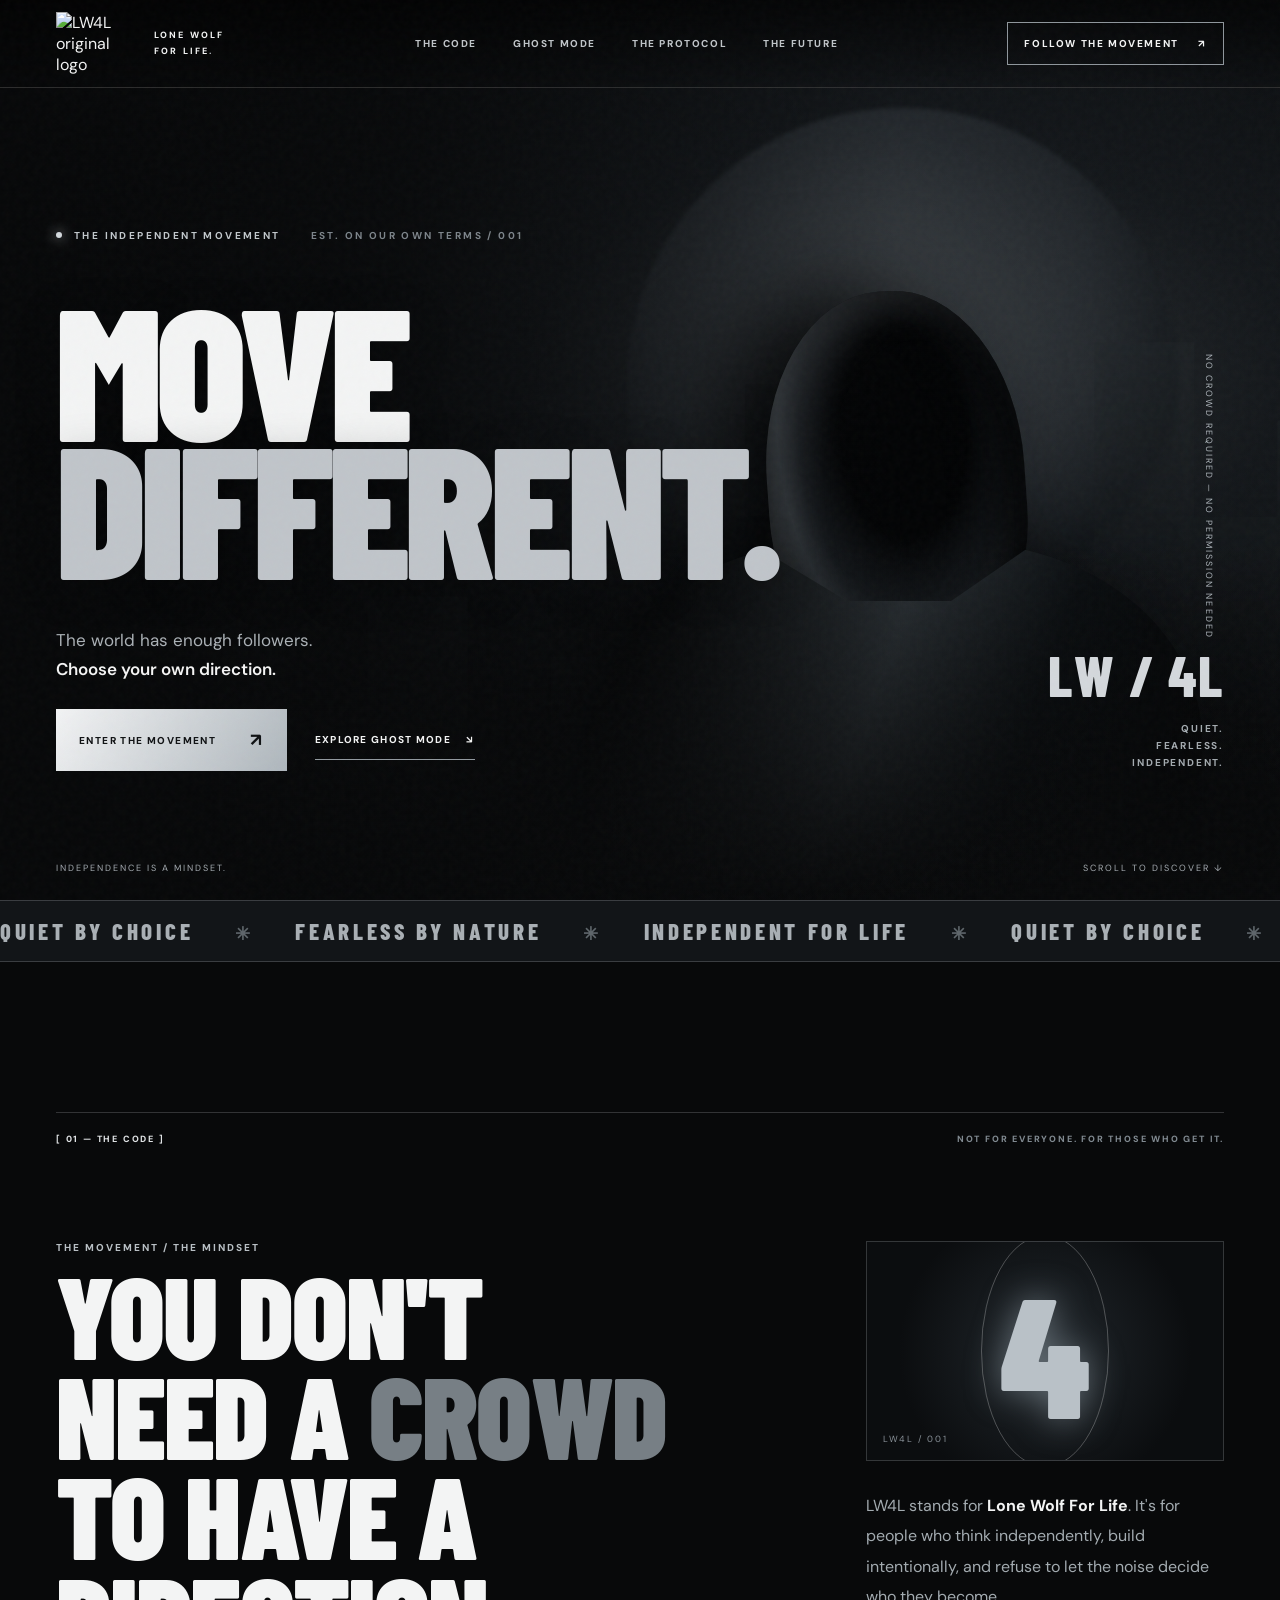
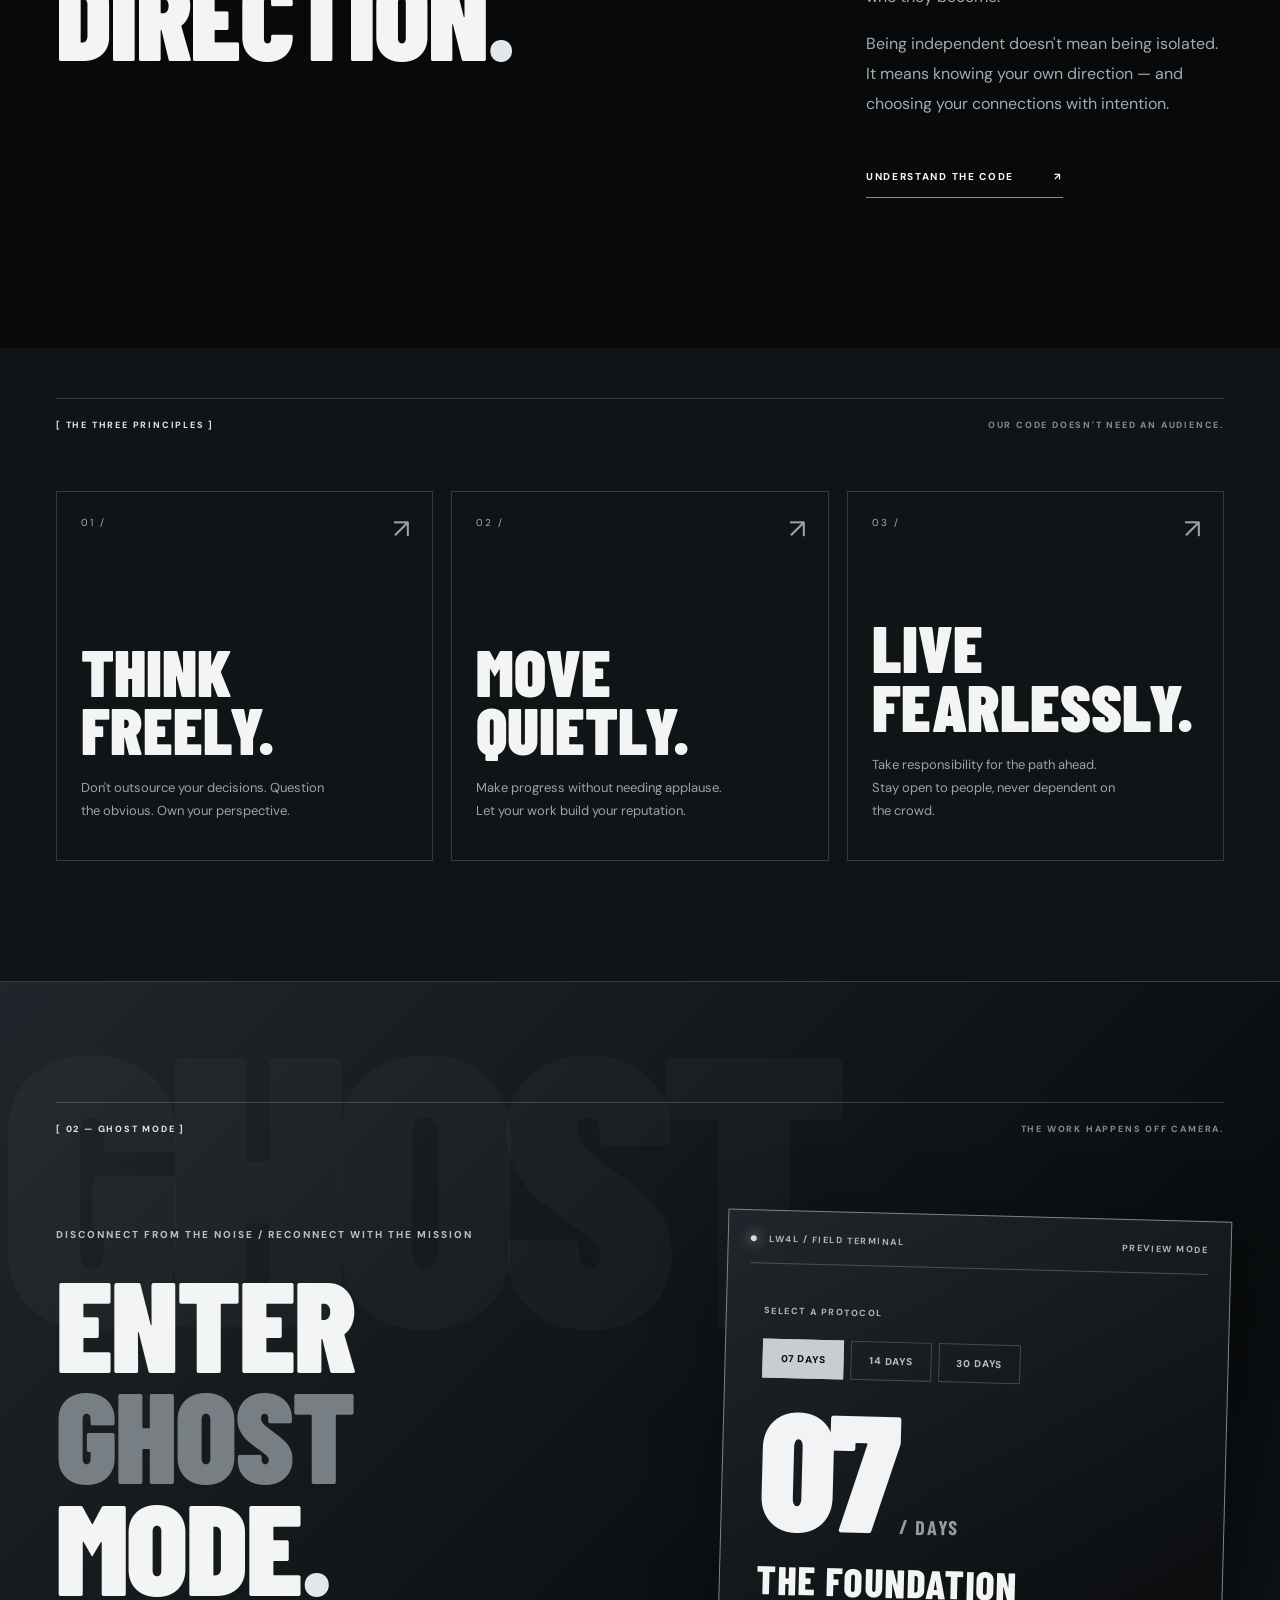
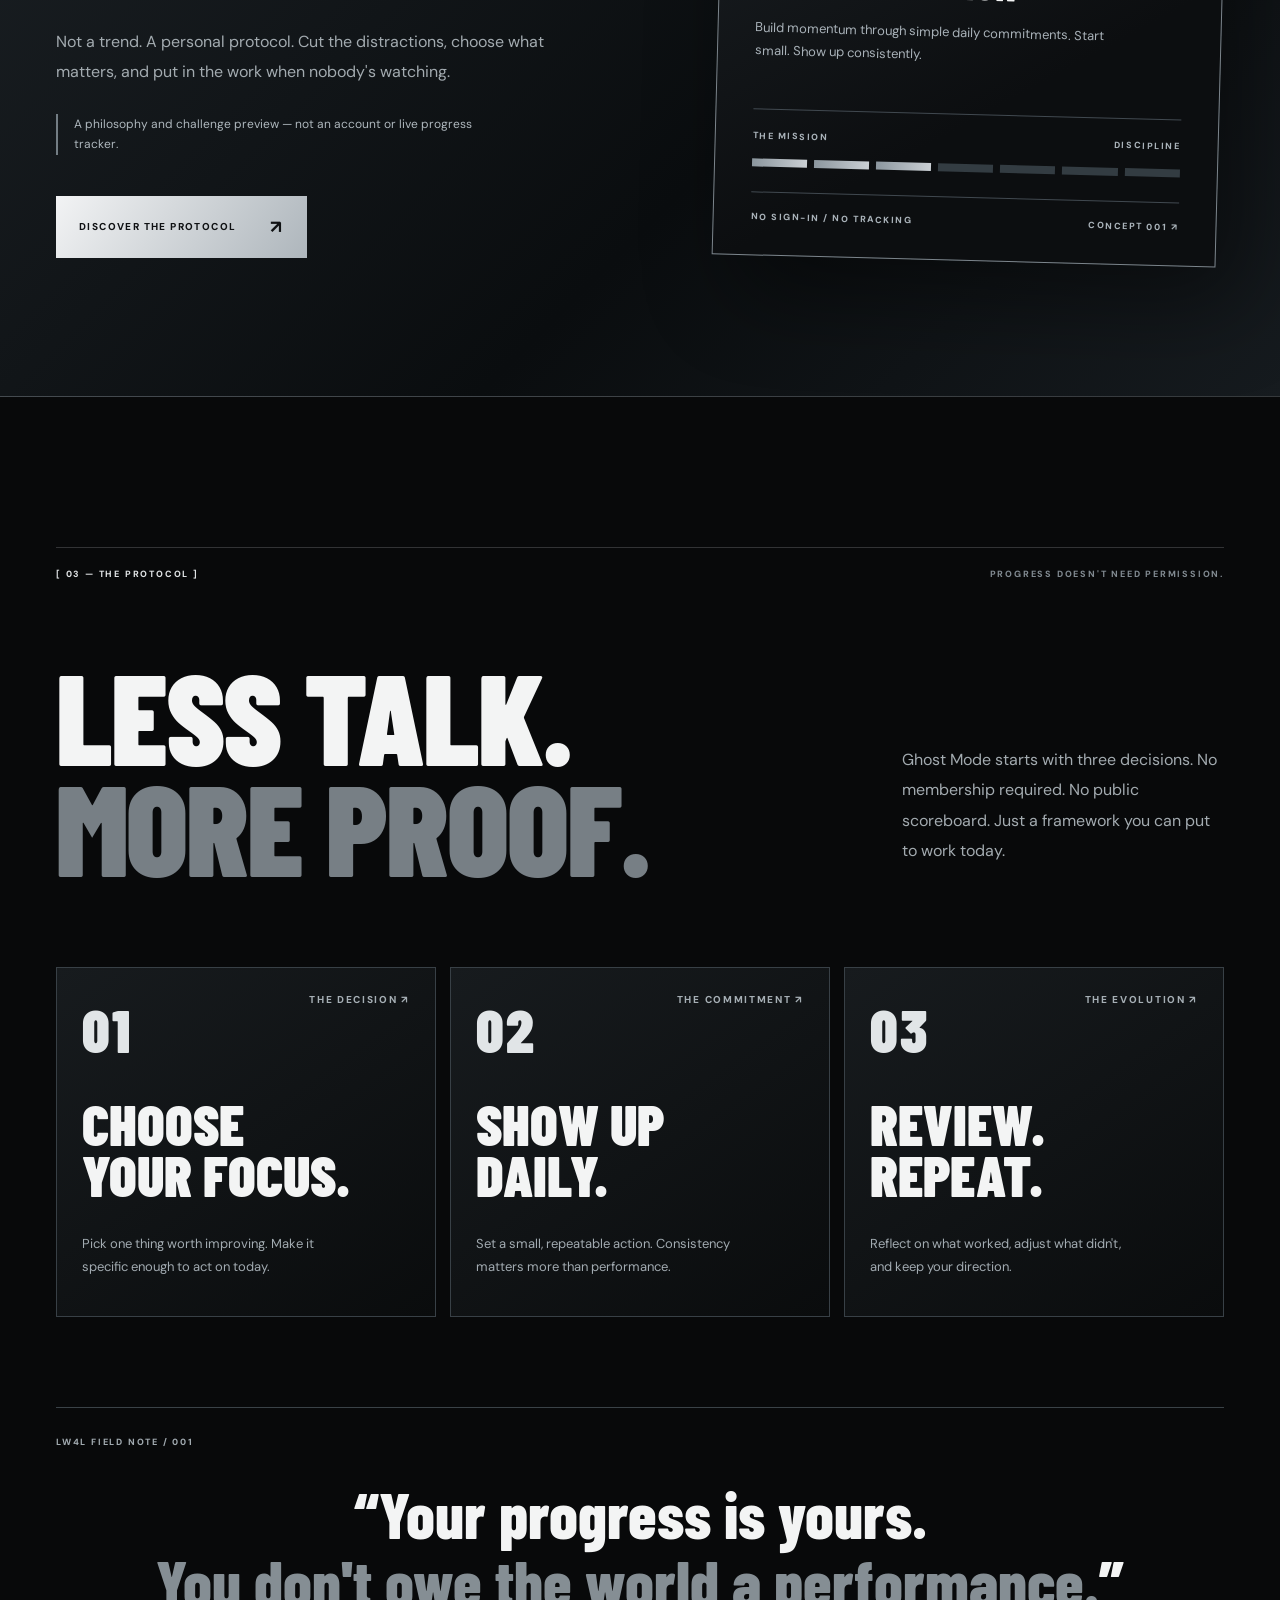
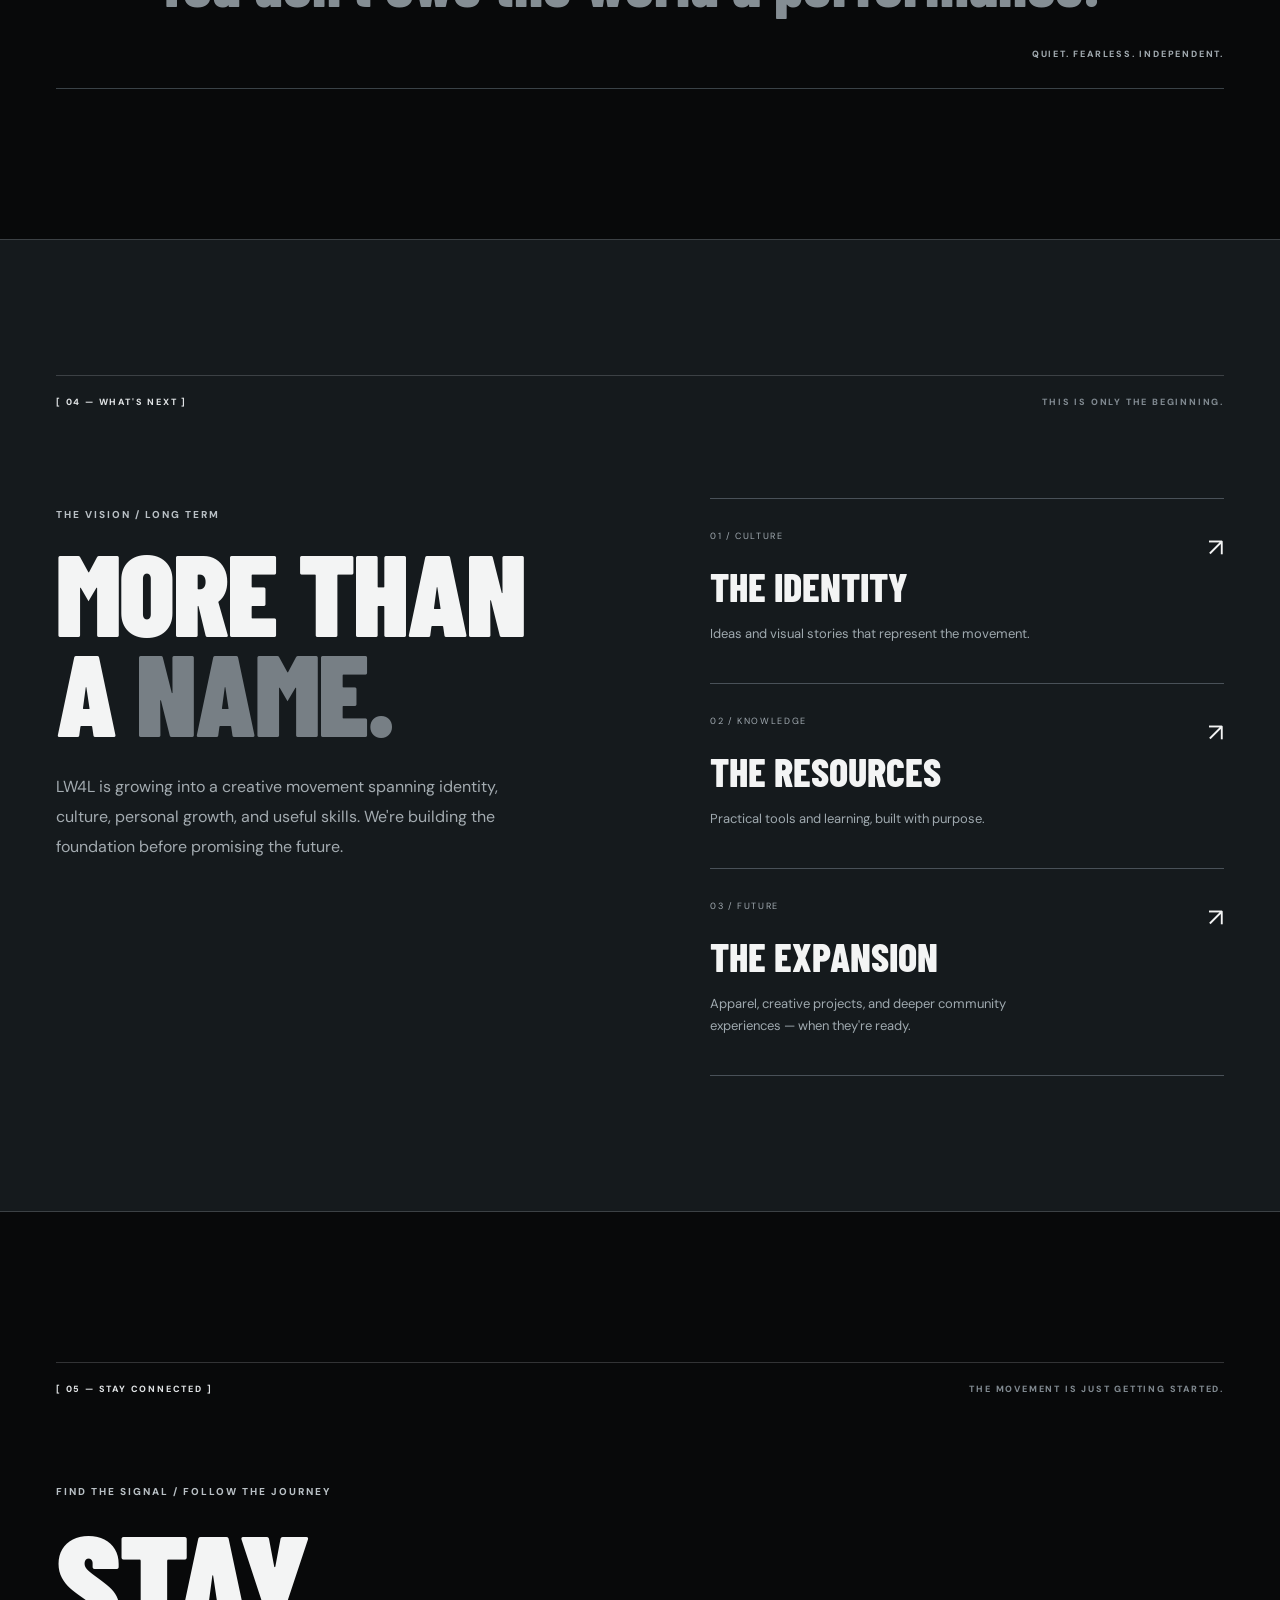
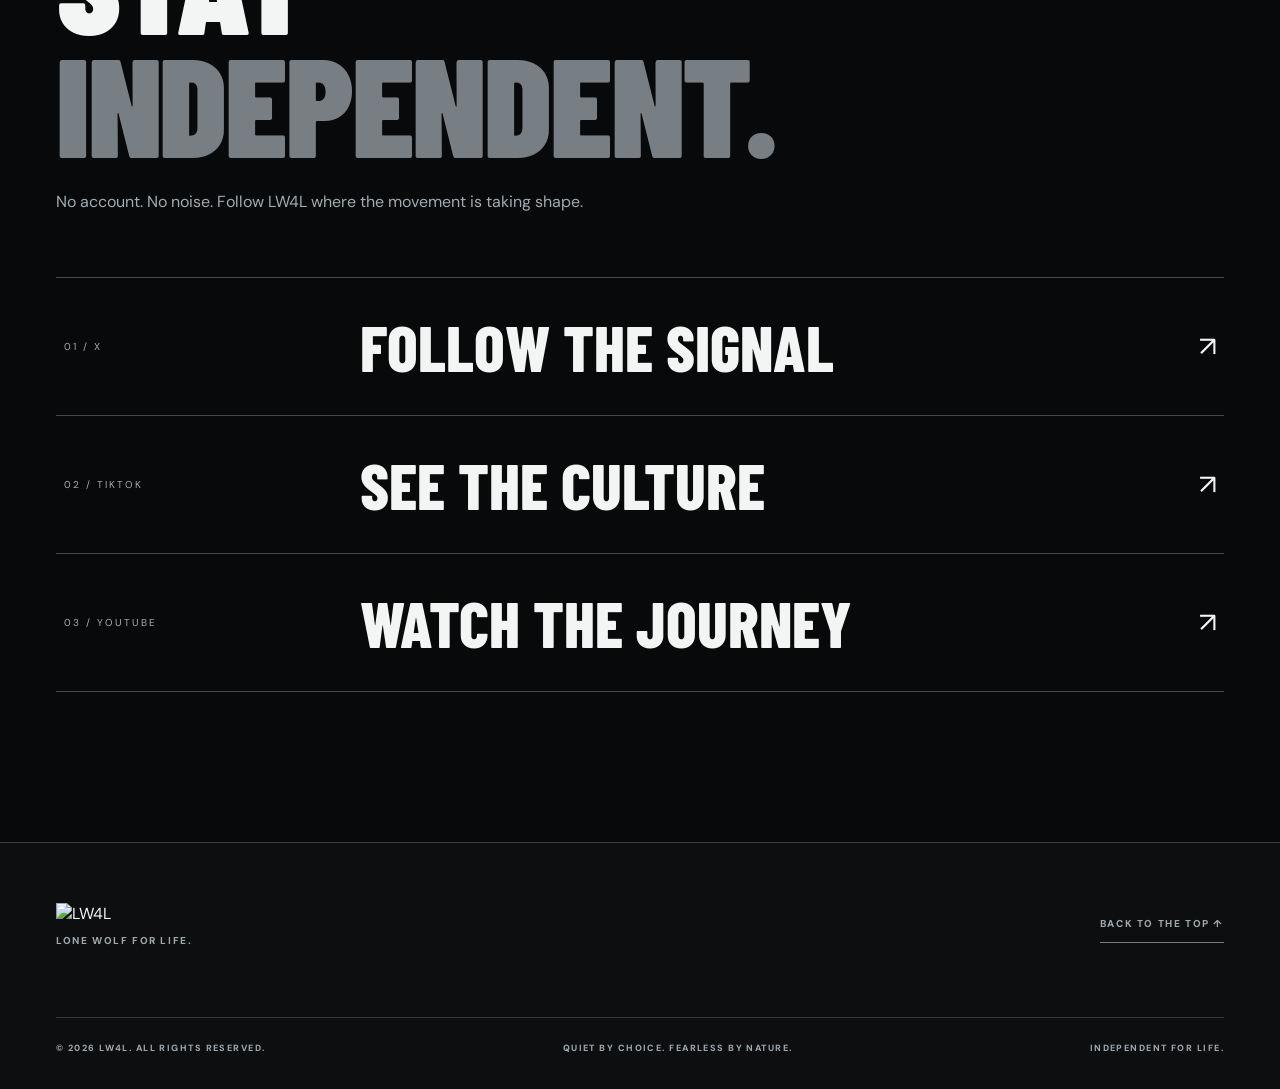
==== commit 3b4fdd49: "Add files via upload" ====
--- a/index.html
+++ b/index.html
@@ -1,47 +1,15 @@
 <!doctype html>
-<html lang="en">
-<head>
-  <meta charset="utf-8">
-  <meta name="viewport" content="width=device-width,initial-scale=1">
-  <meta name="theme-color" content="#090a0c">
-  <meta name="description" content="LW4L — Lone Wolf For Life. An independent movement for those who choose their own path. Discover the philosophy, Ghost Mode, and what comes next.">
-  <meta property="og:title" content="LW4L — Lone Wolf For Life">
-  <meta property="og:description" content="Move with purpose. Think independently. Build for life.">
-  <meta property="og:type" content="website">
-  <meta property="og:image" content="lw4l-original-logo.png">
-  <title>LW4L — Lone Wolf For Life</title>
-  <link rel="icon" href="favicon.svg" type="image/svg+xml">
-  <link rel="stylesheet" href="styles.css">
-  <script defer src="script.js"></script>
-</head>
-<body>
-  <a class="skip-link" href="#main">Skip to content</a>
-  <div class="noise" aria-hidden="true"></div>
-  <header class="site-header" id="top">
-    <a class="brand" href="#top" aria-label="LW4L home"><img src="lw4l-original-logo.png" alt="LW4L" width="102" height="102"><span>THE INDEPENDENT MOVEMENT</span></a>
-    <nav class="desktop-nav" aria-label="Main navigation"><a href="#movement">The movement</a><a href="#ghost-mode">Ghost Mode</a><a href="#vision">The vision</a></nav>
-    <a class="header-cta" href="#connect">CONNECT <span aria-hidden="true">↗</span></a>
-    <button class="menu-toggle" type="button" aria-expanded="false" aria-controls="mobile-nav" aria-label="Open menu"><span></span><span></span></button>
-  </header>
-  <nav class="mobile-nav" id="mobile-nav" aria-label="Mobile navigation" hidden><a href="#movement">The movement</a><a href="#ghost-mode">Ghost Mode</a><a href="#vision">The vision</a><a href="#connect">Connect</a></nav>
-  <main id="main">
-    <section class="hero" aria-labelledby="hero-title">
-      <div class="hero-atmosphere" aria-hidden="true"><div class="city city-back"></div><div class="city city-front"></div><div class="hooded"><div class="hood"></div><div class="shoulders"></div></div><div class="rain"></div></div>
-      <div class="hero-content container">
-        <p class="eyebrow reveal"><span class="eyebrow-line"></span> THE CODE IS INDEPENDENCE <span class="eyebrow-index">001 / LW4L</span></p>
-        <h1 id="hero-title" class="reveal">YOUR PATH.<br><em>YOUR TERMS.</em></h1>
-        <p class="hero-copy reveal">Not everyone is meant to follow the crowd. LW4L is a movement for those building a life on their own terms.</p>
-        <div class="hero-actions reveal"><a class="button button-light" href="#movement">EXPLORE THE MOVEMENT <span aria-hidden="true">↗</span></a><a class="text-link" href="#ghost-mode">DISCOVER GHOST MODE <span aria-hidden="true">↓</span></a></div>
-      </div>
-      <div class="hero-bottom container"><span>INDEPENDENCE IS A MINDSET.</span><span>SCROLL TO EXPLORE <span aria-hidden="true">↓</span></span></div>
-    </section>
-    <div class="ticker" aria-label="Quiet. Fearless. Independent."><div class="ticker-inner" aria-hidden="true">QUIET BY CHOICE <span>✦</span> FEARLESS BY NATURE <span>✦</span> INDEPENDENT FOR LIFE <span>✦</span> QUIET BY CHOICE <span>✦</span> FEARLESS BY NATURE <span>✦</span> INDEPENDENT FOR LIFE <span>✦</span></div></div>
-    <section class="section movement container" id="movement" aria-labelledby="movement-title"><div class="section-top reveal"><p class="kicker">01 / THE MOVEMENT</p><span class="tiny-note">A DIFFERENT WAY TO MOVE</span></div><div class="movement-grid"><div class="reveal"><h2 id="movement-title">BUILT DIFFERENT.<br><span class="muted">NOT BUILT ALONE.</span></h2></div><div class="movement-copy reveal"><p>Being a lone wolf isn't about shutting the world out. It's about knowing who you are, making your own decisions, and refusing to let the crowd choose your direction.</p><p>We believe in discipline without performance. Confidence without noise. Connection without losing yourself.</p><div class="signature">LONE WOLF <span>FOR LIFE.</span></div></div></div><div class="principles"><article class="principle reveal"><span>01</span><h3>THINK FREELY.</h3><p>Question the expected. Choose with intention.</p></article><article class="principle reveal"><span>02</span><h3>MOVE QUIETLY.</h3><p>Let the work speak louder than the announcement.</p></article><article class="principle reveal"><span>03</span><h3>LIVE FEARLESSLY.</h3><p>Own your direction, even when it's yours alone.</p></article></div></section>
-    <section class="ghost-section" id="ghost-mode" aria-labelledby="ghost-title"><div class="ghost-glow" aria-hidden="true"></div><div class="container ghost-layout"><div class="ghost-intro reveal"><p class="kicker">02 / THE DISCIPLINE</p><p class="ghost-stamp">A LW4L CONCEPT</p><h2 id="ghost-title">ENTER<br><span>GHOST MODE.</span></h2><p>Less noise. More intention. Ghost Mode is the LW4L approach to focused personal growth: choose a direction, commit to the process, and build without needing an audience.</p><a class="text-link" href="#protocol">EXPLORE THE PROTOCOL <span aria-hidden="true">↗</span></a></div><div class="ghost-card reveal" aria-label="Ghost Mode concept preview, not an active tracker"><div class="card-top"><span>LW4L / FIELD NOTES</span><span>CONCEPT / 001</span></div><div class="card-symbol" aria-hidden="true">◈</div><div class="card-caption">THE WORK HAPPENS OFF CAMERA.</div><div class="card-rule"></div><div class="card-row"><span>DISCIPLINE</span><span>EVERY DAY</span></div><div class="card-row"><span>FOCUS</span><span>ON PURPOSE</span></div><div class="card-row"><span>PROGRESS</span><span>ON YOUR TERMS</span></div><div class="card-bottom">GHOST MODE IS A MINDSET — NOT A LOGIN.</div></div></div></section>
-    <section class="section protocol container" id="protocol" aria-labelledby="protocol-title"><div class="section-top reveal"><p class="kicker">03 / THE PROTOCOL</p><span class="tiny-note">START WHERE YOU ARE</span></div><h2 id="protocol-title" class="protocol-title reveal">THE PROCESS<br><span class="muted">IS THE POINT.</span></h2><div class="protocol-grid"><article class="protocol-item reveal"><span class="step">01 / DECIDE</span><h3>CHOOSE YOUR DIRECTION.</h3><p>Pick one meaningful area of your life to improve. Make the goal yours.</p></article><article class="protocol-item reveal"><span class="step">02 / COMMIT</span><h3>DO THE WORK.</h3><p>Take small, repeatable actions. Focus on what you can control.</p></article><article class="protocol-item reveal"><span class="step">03 / REFLECT</span><h3>KEEP MOVING.</h3><p>Review your progress. Adjust the plan. Keep your identity bigger than any setback.</p></article></div><p class="protocol-footnote reveal">Ghost Mode challenges and member features are part of the long-term vision. This version of the website is an introduction to the movement, not an active tracking platform.</p></section>
-    <section class="vision-section" id="vision" aria-labelledby="vision-title"><div class="container vision-grid"><div class="vision-art reveal" aria-hidden="true"><div class="vision-orbit orbit-one"></div><div class="vision-orbit orbit-two"></div><div class="vision-center">LW<span>4</span>L</div><div class="vision-art-caption">NO CROWD REQUIRED.</div></div><div class="vision-copy reveal"><p class="kicker">04 / THE VISION</p><h2 id="vision-title">MORE THAN<br><span class="muted">A NAME.</span></h2><p>LW4L is growing into a creative and self-development movement — a space for ideas, skills, culture, and people who value independence.</p><p>Our future may include apparel, resources, and deeper community experiences. We're building with intention, one step at a time.</p><a class="button button-outline" href="#connect">FOLLOW THE JOURNEY <span aria-hidden="true">↗</span></a></div></div></section>
-    <section class="connect-section container" id="connect" aria-labelledby="connect-title"><p class="kicker reveal">05 / STAY CONNECTED</p><h2 id="connect-title" class="reveal">MOVE YOUR WAY.<br><span class="muted">STAY IN THE LOOP.</span></h2><p class="connect-copy reveal">No sign-up required. Find LW4L on the platforms where the movement is taking shape.</p><div class="social-grid reveal"><a href="https://x.com/officiallw4l" target="_blank" rel="noopener noreferrer"><span>01 / X</span><strong>FOLLOW THE SIGNAL</strong><span aria-hidden="true">↗</span></a><a href="https://vm.tiktok.com/ZS9Dbp8UttswS-iFeXm/" target="_blank" rel="noopener noreferrer"><span>02 / TIKTOK</span><strong>SEE THE CULTURE</strong><span aria-hidden="true">↗</span></a><a href="https://youtube.com/@officiallw4l?si=4StQWwkhOBQoXKc1" target="_blank" rel="noopener noreferrer"><span>03 / YOUTUBE</span><strong>WATCH THE JOURNEY</strong><span aria-hidden="true">↗</span></a></div></section>
-  </main>
-  <footer class="footer"><div class="container footer-inner"><a href="#top" class="footer-logo" aria-label="Back to top"><img src="lw4l-original-logo.png" alt="LW4L" width="126" height="126"></a><div class="footer-center"><span>LONE WOLF FOR LIFE</span><span>QUIET. FEARLESS. INDEPENDENT.</span></div><div class="footer-end"><span>© <span id="year">2026</span> LW4L</span><a href="#top">BACK TO TOP ↑</a></div></div></footer>
-</body>
-</html>
+<html lang="en"><head><meta charset="utf-8"><meta name="viewport" content="width=device-width,initial-scale=1"><meta name="theme-color" content="#08090a"><meta name="description" content="LW4L — Lone Wolf For Life. An independent movement for those who choose their own path. Quiet. Fearless. For life."><meta property="og:title" content="LW4L — Lone Wolf For Life"><meta property="og:description" content="The independent movement. Your path. Your terms."><meta property="og:type" content="website"><meta property="og:image" content="lw4l-original-logo.jpg"><link rel="icon" href="favicon.svg" type="image/svg+xml"><link rel="preconnect" href="https://fonts.googleapis.com"><link rel="preconnect" href="https://fonts.gstatic.com" crossorigin><link href="https://fonts.googleapis.com/css2?family=Barlow+Condensed:wght@500;600;700;800;900&family=DM+Sans:wght@400;500;600;700&display=swap" rel="stylesheet"><link rel="stylesheet" href="styles.css"><script defer src="script.js"></script><title>LW4L — Lone Wolf For Life</title></head>
+<body><a class="skip" href="#main">Skip to content</a><div class="grain" aria-hidden="true"></div><div class="reading-progress" aria-hidden="true" id="reading-progress"></div>
+<header class="header" id="top"><a href="#top" class="brand" aria-label="LW4L home"><img src="lw4l-original-logo.jpg" width="78" height="62" alt="LW4L original logo"><span class="brand-meta">LONE WOLF<br>FOR LIFE<span class="brand-dot">.</span></span></a><nav class="nav" aria-label="Main"><a href="#manifesto">THE CODE</a><a href="#ghost">GHOST MODE</a><a href="#protocol">THE PROTOCOL</a><a href="#future">THE FUTURE</a></nav><a class="nav-cta" href="#connect">FOLLOW THE MOVEMENT <span>↗</span></a><button class="menu-button" type="button" aria-label="Open navigation" aria-expanded="false" aria-controls="mobile-menu"><span></span><span></span></button></header>
+<nav class="mobile-menu" id="mobile-menu" hidden aria-label="Mobile"><a href="#manifesto">01 / THE CODE</a><a href="#ghost">02 / GHOST MODE</a><a href="#protocol">03 / THE PROTOCOL</a><a href="#future">04 / THE FUTURE</a><a href="#connect">05 / CONNECT</a></nav>
+<main id="main">
+<section class="hero" aria-labelledby="hero-heading"><div class="hero-art" aria-hidden="true"><div class="moon"></div><div class="horizon"></div><div class="architecture architecture-a"></div><div class="architecture architecture-b"></div><div class="figure"><div class="figure-hood"></div><div class="figure-body"></div></div><div class="hero-vignette"></div></div><div class="hero-grid" aria-hidden="true"></div><div class="hero-inner wrap"><div class="hero-overline"><span class="signal"><i></i> THE INDEPENDENT MOVEMENT</span><span class="hero-issue">EST. ON OUR OWN TERMS / 001</span></div><p class="hero-side-note" aria-hidden="true">NO CROWD REQUIRED — NO PERMISSION NEEDED</p><h1 id="hero-heading">MOVE<br><span>DIFFERENT.</span></h1><div class="hero-lower"><div><p class="hero-sub">The world has enough followers.<br><strong>Choose your own direction.</strong></p><div class="hero-actions"><a class="btn btn-silver" href="#manifesto">ENTER THE MOVEMENT <span>↗</span></a><a class="btn-link" href="#ghost">EXPLORE GHOST MODE <span>↘</span></a></div></div><div class="hero-id"><span>LW / 4L</span><span>QUIET.<br>FEARLESS.<br>INDEPENDENT.</span></div></div></div><div class="hero-bottom wrap"><span>INDEPENDENCE IS A MINDSET.</span><span>SCROLL TO DISCOVER ↓</span></div></section>
+<div class="marquee" aria-label="Quiet by choice. Fearless by nature. Independent for life."><div>QUIET BY CHOICE <b>✳</b> FEARLESS BY NATURE <b>✳</b> INDEPENDENT FOR LIFE <b>✳</b> QUIET BY CHOICE <b>✳</b> FEARLESS BY NATURE <b>✳</b> INDEPENDENT FOR LIFE <b>✳</b></div></div>
+<section class="manifesto section wrap" id="manifesto"><div class="section-heading"><span class="section-number">[ 01 — THE CODE ]</span><span>NOT FOR EVERYONE. FOR THOSE WHO GET IT.</span></div><div class="manifesto-layout"><div><p class="micro">THE MOVEMENT / THE MINDSET</p><h2>YOU DON'T<br>NEED A <em>CROWD</em><br>TO HAVE A<br>DIRECTION<span class="period">.</span></h2></div><div class="manifesto-right"><div class="manifesto-symbol" aria-hidden="true"><span>4</span><i>LW4L / 001</i></div><p>LW4L stands for <strong>Lone Wolf For Life</strong>. It's for people who think independently, build intentionally, and refuse to let the noise decide who they become.</p><p>Being independent doesn't mean being isolated. It means knowing your own direction — and choosing your connections with intention.</p><a href="#principles" class="inline-arrow">UNDERSTAND THE CODE <span>↗</span></a></div></div></section>
+<section class="principles" id="principles"><div class="wrap"><div class="section-heading"><span class="section-number">[ THE THREE PRINCIPLES ]</span><span>OUR CODE DOESN'T NEED AN AUDIENCE.</span></div><div class="principle-list"><article class="principle"><span class="principle-num">01 /</span><div><h3>THINK<br>FREELY.</h3><p>Don't outsource your decisions. Question the obvious. Own your perspective.</p></div><span class="principle-icon" aria-hidden="true">↗</span></article><article class="principle"><span class="principle-num">02 /</span><div><h3>MOVE<br>QUIETLY.</h3><p>Make progress without needing applause. Let your work build your reputation.</p></div><span class="principle-icon" aria-hidden="true">↗</span></article><article class="principle"><span class="principle-num">03 /</span><div><h3>LIVE<br>FEARLESSLY.</h3><p>Take responsibility for the path ahead. Stay open to people, never dependent on the crowd.</p></div><span class="principle-icon" aria-hidden="true">↗</span></article></div></div></section>
+<section class="ghost" id="ghost"><div class="ghost-backdrop" aria-hidden="true"><span>GHOST</span></div><div class="wrap ghost-wrap"><div class="section-heading ghost-heading"><span class="section-number">[ 02 — GHOST MODE ]</span><span>THE WORK HAPPENS OFF CAMERA.</span></div><div class="ghost-columns"><div class="ghost-text"><p class="micro">DISCONNECT FROM THE NOISE / RECONNECT WITH THE MISSION</p><h2>ENTER<br><em>GHOST</em><br>MODE<span class="period">.</span></h2><p>Not a trend. A personal protocol. Cut the distractions, choose what matters, and put in the work when nobody's watching.</p><p class="ghost-note">A philosophy and challenge preview — not an account or live progress tracker.</p><a class="btn btn-silver" href="#protocol">DISCOVER THE PROTOCOL <span>↗</span></a></div><div class="console" aria-label="Interactive Ghost Mode challenge preview"><div class="console-top"><span><i class="status-light"></i> LW4L / FIELD TERMINAL</span><span>PREVIEW MODE</span></div><div class="console-display"><span class="console-small">SELECT A PROTOCOL</span><div class="challenge-tabs" role="group" aria-label="Challenge previews"><button class="challenge-tab active" data-challenge="0" aria-pressed="true">07 DAYS</button><button class="challenge-tab" data-challenge="1" aria-pressed="false">14 DAYS</button><button class="challenge-tab" data-challenge="2" aria-pressed="false">30 DAYS</button></div><div class="console-number" id="challenge-days">07<span> / DAYS</span></div><h3 id="challenge-title">THE FOUNDATION</h3><p id="challenge-desc">Build momentum through simple daily commitments. Start small. Show up consistently.</p><div class="console-meter"><div class="meter-top"><span>THE MISSION</span><span id="challenge-type">DISCIPLINE</span></div><div class="meter-bars" aria-hidden="true"><i></i><i></i><i></i><i></i><i></i><i></i><i></i></div></div><div class="console-foot"><span>NO SIGN-IN / NO TRACKING</span><span>CONCEPT 001 ↗</span></div></div></div></div></div></section>
+<section class="protocol section wrap" id="protocol"><div class="section-heading"><span class="section-number">[ 03 — THE PROTOCOL ]</span><span>PROGRESS DOESN'T NEED PERMISSION.</span></div><div class="protocol-intro"><h2>LESS TALK.<br><em>MORE PROOF.</em></h2><p>Ghost Mode starts with three decisions. No membership required. No public scoreboard. Just a framework you can put to work today.</p></div><div class="steps"><article><div class="step-top"><span>01</span><span>THE DECISION ↗</span></div><h3>CHOOSE<br>YOUR FOCUS.</h3><p>Pick one thing worth improving. Make it specific enough to act on today.</p></article><article><div class="step-top"><span>02</span><span>THE COMMITMENT ↗</span></div><h3>SHOW UP<br>DAILY.</h3><p>Set a small, repeatable action. Consistency matters more than performance.</p></article><article><div class="step-top"><span>03</span><span>THE EVOLUTION ↗</span></div><h3>REVIEW.<br>REPEAT.</h3><p>Reflect on what worked, adjust what didn't, and keep your direction.</p></article></div><div class="protocol-statement"><span>LW4L FIELD NOTE / 001</span><p>“Your progress is yours.<br><em>You don't owe the world a performance.</em>”</p><span>QUIET. FEARLESS. INDEPENDENT.</span></div></section>
+<section class="future" id="future"><div class="wrap"><div class="section-heading"><span class="section-number">[ 04 — WHAT'S NEXT ]</span><span>THIS IS ONLY THE BEGINNING.</span></div><div class="future-grid"><div><p class="micro">THE VISION / LONG TERM</p><h2>MORE THAN<br>A <em>NAME.</em></h2><p>LW4L is growing into a creative movement spanning identity, culture, personal growth, and useful skills. We're building the foundation before promising the future.</p></div><div class="future-stack"><article><span>01 / CULTURE</span><h3>THE IDENTITY</h3><p>Ideas and visual stories that represent the movement.</p><b>↗</b></article><article><span>02 / KNOWLEDGE</span><h3>THE RESOURCES</h3><p>Practical tools and learning, built with purpose.</p><b>↗</b></article><article><span>03 / FUTURE</span><h3>THE EXPANSION</h3><p>Apparel, creative projects, and deeper community experiences — when they're ready.</p><b>↗</b></article></div></div></div></section>
+<section class="connect section wrap" id="connect"><div class="section-heading"><span class="section-number">[ 05 — STAY CONNECTED ]</span><span>THE MOVEMENT IS JUST GETTING STARTED.</span></div><div class="connect-heading"><p class="micro">FIND THE SIGNAL / FOLLOW THE JOURNEY</p><h2>STAY<br><em>INDEPENDENT.</em></h2><p>No account. No noise. Follow LW4L where the movement is taking shape.</p></div><div class="socials"><a href="https://x.com/officiallw4l" target="_blank" rel="noopener noreferrer"><span>01 / X</span><strong>FOLLOW THE SIGNAL</strong><b>↗</b></a><a href="https://vm.tiktok.com/ZS9Dbp8UttswS-iFeXm/" target="_blank" rel="noopener noreferrer"><span>02 / TIKTOK</span><strong>SEE THE CULTURE</strong><b>↗</b></a><a href="https://youtube.com/@officiallw4l?si=4StQWwkhOBQoXKc1" target="_blank" rel="noopener noreferrer"><span>03 / YOUTUBE</span><strong>WATCH THE JOURNEY</strong><b>↗</b></a></div></section>
+</main><footer class="footer"><div class="wrap footer-main"><div><img src="lw4l-original-logo.jpg" alt="LW4L" width="124" height="100"><p>LONE WOLF FOR LIFE.</p></div><a href="#top">BACK TO THE TOP ↑</a></div><div class="wrap footer-bottom"><span>© <span id="year">2026</span> LW4L. ALL RIGHTS RESERVED.</span><span>QUIET BY CHOICE. FEARLESS BY NATURE.</span><span>INDEPENDENT FOR LIFE.</span></div></footer></body></html>
--- a/styles.css
+++ b/styles.css
@@ -1,14 +1,5 @@
-@import url('https://fonts.googleapis.com/css2?family=Barlow+Condensed:wght@500;600;700;800;900&family=DM+Sans:wght@400;500;600;700&display=swap');
-:root{color-scheme:dark;--bg:#090a0c;--panel:#101215;--text:#f0f0ef;--muted:#8e9298;--line:rgba(232,235,239,.15);--silver:#c4c9ce;--font:'DM Sans',Arial,sans-serif;--display:'Barlow Condensed','Arial Narrow',Impact,sans-serif}*{box-sizing:border-box}html{scroll-behavior:smooth;scroll-padding-top:80px}body{margin:0;background:var(--bg);color:var(--text);font-family:var(--font);-webkit-font-smoothing:antialiased;overflow-x:hidden}a{color:inherit;text-decoration:none}button{font:inherit}::selection{background:#c5c9ce;color:#101010}:focus-visible{outline:2px solid #f5f5f5;outline-offset:5px}.container{width:min(1200px,calc(100% - 88px));margin:auto}.skip-link{position:absolute;top:-60px;left:12px;z-index:999;background:white;color:black;padding:10px}.skip-link:focus{top:10px}.noise{position:fixed;inset:0;pointer-events:none;z-index:40;opacity:.07;background-image:url("data:image/svg+xml,%3Csvg viewBox='0 0 180 180' xmlns='http://www.w3.org/2000/svg'%3E%3Cfilter id='n'%3E%3CfeTurbulence type='fractalNoise' baseFrequency='.8' numOctaves='3' stitchTiles='stitch'/%3E%3C/filter%3E%3Crect width='100%25' height='100%25' filter='url(%23n)' opacity='.4'/%3E%3C/svg%3E")}.site-header{height:88px;position:absolute;top:0;left:0;right:0;z-index:30;display:flex;align-items:center;justify-content:space-between;padding:0 max(44px,calc((100vw - 1200px)/2));border-bottom:1px solid rgba(255,255,255,.12);background:linear-gradient(180deg,rgba(0,0,0,.65),rgba(0,0,0,.1))}.brand{display:flex;align-items:center;gap:12px}.brand img{width:94px;height:62px;object-fit:contain}.brand span{font-size:9px;letter-spacing:.22em;max-width:105px;line-height:1.7;color:#c1c4c8}.desktop-nav{display:flex;gap:36px}.desktop-nav a,.header-cta{font-size:11px;font-weight:700;letter-spacing:.13em;text-transform:uppercase}.desktop-nav a{color:#c7c8c9;transition:color .2s}.desktop-nav a:hover{color:white}.header-cta{border:1px solid #aeb4bc;padding:13px 17px}.header-cta span{margin-left:15px}.menu-toggle,.mobile-nav{display:none}.hero{min-height:760px;height:min(850px,100svh);position:relative;display:flex;align-items:center;isolation:isolate;overflow:hidden;background:radial-gradient(ellipse at 75% 50%,#292d32 0%,#111418 38%,#08090b 75%)}.hero:before{content:"";position:absolute;inset:0;background:linear-gradient(90deg,#090a0c 5%,rgba(9,10,12,.85) 36%,rgba(9,10,12,.12) 76%),linear-gradient(0deg,#090a0c 0%,transparent 40%);z-index:-1}.hero-atmosphere{position:absolute;inset:0;z-index:-2;overflow:hidden}.city{position:absolute;bottom:12%;right:0;width:72%;height:65%;background:repeating-linear-gradient(90deg,transparent 0 35px,rgba(240,245,255,.04) 36px 37px,transparent 38px 65px),linear-gradient(0deg,#171b1f,#33373a);clip-path:polygon(0 65%,7% 65%,7% 48%,15% 48%,15% 58%,24% 58%,24% 20%,34% 20%,34% 47%,43% 47%,43% 32%,51% 32%,51% 56%,60% 56%,60% 8%,72% 8%,72% 45%,80% 45%,80% 23%,90% 23%,90% 51%,100% 51%,100% 100%,0 100%);filter:blur(3px);opacity:.5}.city-front{right:-6%;bottom:5%;height:47%;width:65%;filter:blur(7px);opacity:.35;transform:scaleX(-1)}.hooded{position:absolute;bottom:-14%;right:11%;width:min(39vw,490px);height:80%;filter:drop-shadow(-28px 0 35px rgba(0,0,0,.65))}.hood{position:absolute;width:45%;height:48%;left:29%;top:8%;background:radial-gradient(ellipse at 55% 38%,#0c0e11 0 29%,#20242a 55%,#07090b 79%);border-radius:47% 47% 39% 39%;box-shadow:inset 20px 10px 35px #34383d,inset -35px 0 38px #020305;transform:rotate(-3deg)}.shoulders{position:absolute;inset:34% 0 0;background:linear-gradient(110deg,#08090b 20%,#30343a 46%,#0b0c0f 72%);clip-path:polygon(30% 0,44% 16%,60% 14%,72% 0,90% 11%,100% 34%,100% 100%,0 100%,0 36%,12% 13%);border-radius:40% 40% 0 0}.rain{position:absolute;inset:-30%;background:repeating-linear-gradient(110deg,transparent 0 50px,rgba(220,229,239,.09) 51px,transparent 52px 95px);opacity:.4;transform:rotate(3deg)}.hero-content{padding-top:100px;position:relative;z-index:1}.eyebrow,.kicker,.tiny-note,.eyebrow-index{font-size:10px;letter-spacing:.25em;font-weight:700}.eyebrow{display:flex;align-items:center;gap:14px;color:#d4d5d6}.eyebrow-line{width:24px;height:1px;background:#d4d5d6}.eyebrow-index{color:#7f8389;margin-left:16px}.hero h1,h2,h3{font-family:var(--display);margin:0;line-height:.91;font-weight:800;letter-spacing:-.015em}.hero h1{font-size:clamp(86px,11.5vw,174px);margin:28px 0 22px;max-width:940px}.hero h1 em{font-style:normal;color:#b4b9be}.hero-copy{max-width:460px;color:#c0c2c5;font-size:16px;line-height:1.8}.hero-actions{display:flex;align-items:center;gap:32px;margin-top:33px}.button{display:inline-flex;justify-content:space-between;align-items:center;gap:30px;padding:18px 22px;font-size:11px;letter-spacing:.14em;font-weight:800;transition:transform .2s,background .2s}.button:hover{transform:translateY(-3px)}.button-light{background:linear-gradient(135deg,#f0f2f3,#a9afb6);color:#101114}.button span{font-size:18px}.text-link{font-size:10px;letter-spacing:.15em;font-weight:800;border-bottom:1px solid #8c939a;padding:12px 0}.text-link span{margin-left:16px}.hero-bottom{position:absolute;bottom:30px;left:0;right:0;display:flex;justify-content:space-between;font-size:10px;letter-spacing:.2em;color:#adb0b4}.ticker{height:61px;border-top:1px solid var(--line);border-bottom:1px solid var(--line);background:#111316;overflow:hidden;display:flex;align-items:center}.ticker-inner{white-space:nowrap;font:700 21px var(--display);letter-spacing:.15em;color:#92969b;animation:marquee 35s linear infinite}.ticker-inner span{margin:0 36px;color:#555a60}@keyframes marquee{to{transform:translateX(-50%)}}.section{padding-top:130px;padding-bottom:130px}.section-top{display:flex;justify-content:space-between;align-items:center;border-top:1px solid var(--line);padding-top:22px;margin-bottom:60px}.kicker{margin:0;color:#e0e3e6}.tiny-note{color:#767b80}.movement-grid{display:grid;grid-template-columns:1.25fr 1fr;gap:9%}.movement h2,.protocol h2,.vision-copy h2,.connect-section h2{font-size:clamp(56px,7.5vw,110px)}.muted{color:#72787e}.movement-copy{padding-top:6px}.movement-copy p,.ghost-intro>p:not(.kicker):not(.ghost-stamp),.vision-copy>p:not(.kicker){font-size:17px;line-height:1.85;color:#a6abb0;max-width:480px}.signature{margin-top:42px;font:800 28px var(--display);letter-spacing:.07em}.signature span{color:#9ea4aa}.principles{display:grid;grid-template-columns:repeat(3,1fr);gap:24px;margin-top:100px}.principle{border-top:1px solid #747980;padding-top:18px}.principle>span,.step{font-size:11px;color:#a4a9ae;letter-spacing:.2em}.principle h3{font-size:34px;margin-top:25px}.principle p{font-size:13px;color:#8e9398;line-height:1.7}.ghost-section{position:relative;padding:145px 0;background:linear-gradient(135deg,#191c20,#0d0f12 55%,#181b1e);border-block:1px solid var(--line);overflow:hidden}.ghost-glow{position:absolute;inset:0;background:radial-gradient(circle at 74% 55%,rgba(184,191,198,.12),transparent 35%);pointer-events:none}.ghost-layout{display:grid;grid-template-columns:1fr .85fr;align-items:center;gap:12%;position:relative}.ghost-stamp{display:inline-block;border:1px solid #686e75;padding:8px 12px;font-size:10px;letter-spacing:.18em;margin:36px 0 22px;color:#c8cbd0}.ghost-intro h2{font-size:clamp(76px,9vw,130px)}.ghost-intro h2 span{color:#adb2b8}.ghost-intro>p:not(.kicker):not(.ghost-stamp){margin:28px 0 30px}.ghost-card{min-height:490px;border:1px solid rgba(225,231,236,.3);background:linear-gradient(150deg,#1b1f23,#090a0c);padding:32px;box-shadow:25px 30px 90px rgba(0,0,0,.45);transform:rotate(2deg)}.card-top,.card-row,.card-bottom{display:flex;justify-content:space-between;font-size:10px;letter-spacing:.18em;color:#a3a9ae}.card-symbol{height:180px;display:grid;place-items:center;font-size:110px;font-weight:100;color:#c4c9ce;text-shadow:0 0 40px rgba(255,255,255,.2)}.card-caption{text-align:center;font:800 25px var(--display);letter-spacing:.07em}.card-rule{height:1px;background:#4a4f54;margin:35px 0 18px}.card-row{padding:12px 0;border-bottom:1px solid #33383e}.card-bottom{justify-content:center;margin-top:30px;font-size:9px}.protocol-title{margin-bottom:80px!important}.protocol-grid{display:grid;grid-template-columns:repeat(3,1fr);gap:22px}.protocol-item{padding:28px 22px 40px;border:1px solid #33373c;min-height:260px;background:linear-gradient(140deg,#121416,#0b0c0e)}.protocol-item h3{font-size:38px;margin-top:38px}.protocol-item p{font-size:13px;line-height:1.8;color:#a1a6ab}.protocol-footnote{margin:32px 0 0;color:#7f858b;font-size:12px;line-height:1.8;max-width:720px}.vision-section{background:#131619;padding:130px 0;border-block:1px solid var(--line)}.vision-grid{display:grid;grid-template-columns:1fr 1fr;gap:10%;align-items:center}.vision-art{aspect-ratio:1/1;max-width:480px;border:1px solid #34393f;position:relative;display:grid;place-items:center;overflow:hidden;background:radial-gradient(circle,#22272b 0,#0c0e10 64%)}.vision-orbit{position:absolute;border:1px solid rgba(212,218,225,.19);border-radius:50%;width:75%;aspect-ratio:1;transform:rotate(28deg) scaleX(.55)}.orbit-two{transform:rotate(-35deg) scaleX(.55);width:92%}.vision-center{font:800 clamp(60px,9vw,130px) var(--display);letter-spacing:-.05em;text-shadow:0 12px 25px black}.vision-center span{color:#9b1e25}.vision-art-caption{position:absolute;bottom:22px;left:25px;font-size:10px;letter-spacing:.2em;color:#9da2a7}.vision-copy h2{margin:28px 0 32px}.vision-copy .button{margin-top:22px}.button-outline{border:1px solid #a5aab0}.connect-section{padding-top:140px;padding-bottom:150px}.connect-section h2{margin:35px 0}.connect-copy{max-width:500px;font-size:16px;color:#9ea4aa;line-height:1.8}.social-grid{display:grid;grid-template-columns:repeat(3,1fr);gap:14px;margin-top:65px}.social-grid a{border:1px solid #444a50;min-height:172px;padding:22px;display:flex;flex-direction:column;justify-content:space-between;transition:background .2s,border-color .2s}.social-grid a:hover{background:#1a1e22;border-color:#d4d8dd}.social-grid a span{font-size:11px;letter-spacing:.16em;color:#9ca2a8}.social-grid a strong{font:800 30px var(--display);letter-spacing:.02em}.social-grid a span:last-child{align-self:flex-end;font-size:24px}.footer{border-top:1px solid var(--line);background:#070809}.footer-inner{display:flex;align-items:center;justify-content:space-between;min-height:160px}.footer-logo img{width:126px;height:95px;object-fit:contain}.footer-center,.footer-end{display:flex;flex-direction:column;gap:12px;font-size:10px;letter-spacing:.15em;color:#8b9197}.footer-end{text-align:right}.footer-end a{color:#e3e5e7}.reveal{opacity:1;translate:none;transition:none}.reveal.visible{opacity:1;translate:0 0}@media(max-width:900px){.container{width:min(100% - 44px,680px)}.site-header{height:76px;padding:0 22px}.brand img{width:83px}.brand span{font-size:8px}.desktop-nav,.header-cta{display:none}.menu-toggle{display:flex;width:44px;height:44px;flex-direction:column;justify-content:center;gap:7px;background:transparent;border:1px solid #50565c;padding:10px;cursor:pointer}.menu-toggle span{display:block;height:1px;background:white;width:100%}.mobile-nav{position:absolute;z-index:29;top:76px;left:0;right:0;background:#101215;border-bottom:1px solid #42484d;padding:16px 22px 24px;flex-direction:column}.mobile-nav:not([hidden]){display:flex}.mobile-nav a{padding:14px 0;font-size:13px;letter-spacing:.12em;border-bottom:1px solid #2d3236}.hero{min-height:720px;height:90svh}.hero h1{font-size:clamp(68px,14vw,120px)}.hero-atmosphere{opacity:.7}.hooded{width:65vw;right:-8%;height:75%;bottom:-12%}.hero:before{background:linear-gradient(90deg,#090a0c 0%,rgba(9,10,12,.73) 48%,rgba(9,10,12,.25)),linear-gradient(0deg,#090a0c 0%,transparent 40%)}.movement-grid,.ghost-layout,.vision-grid{grid-template-columns:1fr;gap:44px}.section{padding-top:90px;padding-bottom:90px}.movement h2,.protocol h2,.vision-copy h2,.connect-section h2{font-size:clamp(62px,10vw,95px)}.principles{margin-top:60px}.ghost-section,.vision-section{padding:90px 0}.ghost-card{max-width:490px;width:100%;margin:auto}.vision-art{width:100%;margin:auto}.protocol-grid{grid-template-columns:1fr}.protocol-item{min-height:200px}.social-grid{grid-template-columns:1fr}.social-grid a{min-height:140px}.connect-section{padding:100px 0}.footer-inner{gap:18px}}@media(max-width:560px){.hero{min-height:650px;height:90svh}.hero-content{padding-top:60px}.hero h1{font-size:clamp(61px,16.2vw,95px);margin-top:24px}.hero-copy{font-size:14px;max-width:340px}.hero-actions{align-items:flex-start;flex-direction:column;gap:18px}.hero-bottom{font-size:8px;gap:12px}.hero-bottom span:last-child{text-align:right}.eyebrow{font-size:8px}.eyebrow-index{display:none}.hooded{right:-20%;width:90vw;opacity:.7}.city{width:100%}.ticker{height:51px}.ticker-inner{font-size:18px}.section-top{margin-bottom:40px}.tiny-note{font-size:8px;text-align:right}.movement h2,.protocol h2,.vision-copy h2,.connect-section h2{font-size:clamp(53px,12.5vw,75px)}.movement-copy p,.ghost-intro>p:not(.kicker):not(.ghost-stamp),.vision-copy>p:not(.kicker){font-size:15px}.principles{grid-template-columns:1fr;gap:20px}.principle h3{margin-top:16px}.ghost-intro h2{font-size:clamp(68px,16vw,96px)}.ghost-card{padding:22px;min-height:455px;transform:none}.card-top{font-size:8px}.card-symbol{height:170px}.protocol-title{margin-bottom:40px!important}.vision-art{max-width:360px}.social-grid{margin-top:40px}.footer-inner{flex-wrap:wrap;padding:30px 0;min-height:0}.footer-logo img{width:100px}.footer-center{order:3;width:100%;font-size:9px}.footer-end{font-size:9px}}@media(prefers-reduced-motion:reduce){html{scroll-behavior:auto}.ticker-inner{animation:none}.reveal{opacity:1;translate:none;transition:none}.button,.social-grid a{transition:none}}
-
-/* Mobile-first reliability refinements — all primary content visible without JS */
-.hero-content,.hero-content .reveal{position:relative;z-index:3;opacity:1;visibility:visible;translate:none}
-@media(max-width:560px){
- .hero{height:auto;min-height:560px;min-height:min(740px,calc(100svh - 76px));display:flex;flex-direction:column;justify-content:center;padding:64px 0 66px}
- .hero-content{padding-top:0;padding-bottom:30px}
- .hero h1{font-size:clamp(60px,15vw,88px);line-height:.88}
- .hero-atmosphere{opacity:.45}
- .hero-bottom{position:absolute;bottom:18px;left:0;right:0}
- .hero-copy{color:#d4d6d8}
-}
-@media(prefers-reduced-motion:reduce){.ticker-inner{animation:none}}
+:root{color-scheme:dark;--bg:#08090a;--surface:#101214;--silver:#cbd0d4;--text:#f3f4f4;--muted:#93989e;--line:rgba(225,231,237,.19);--display:'Barlow Condensed',Impact,'Arial Narrow',sans-serif;--body:'DM Sans',Arial,sans-serif}*{box-sizing:border-box}html{scroll-behavior:smooth;scroll-padding-top:76px}body{margin:0;background:var(--bg);color:var(--text);font-family:var(--body);overflow-x:hidden;-webkit-font-smoothing:antialiased}a{color:inherit;text-decoration:none}button{font:inherit}button,a{-webkit-tap-highlight-color:transparent}button{cursor:pointer}img{max-width:100%}::selection{background:#d7dce0;color:#090a0b}:focus-visible{outline:2px solid white;outline-offset:5px}.wrap{width:min(1360px,calc(100% - 112px));margin-inline:auto}.skip{position:fixed;z-index:200;top:-100px;left:12px;background:white;color:black;padding:12px}.skip:focus{top:12px}.grain{position:fixed;inset:0;pointer-events:none;z-index:80;opacity:.055;background-image:url("data:image/svg+xml,%3Csvg viewBox='0 0 180 180' xmlns='http://www.w3.org/2000/svg'%3E%3Cfilter id='n'%3E%3CfeTurbulence type='fractalNoise' baseFrequency='.82' numOctaves='3' stitchTiles='stitch'/%3E%3C/filter%3E%3Crect width='100%25' height='100%25' filter='url(%23n)' opacity='.5'/%3E%3C/svg%3E")}.reading-progress{height:2px;position:fixed;z-index:101;top:0;left:0;right:0;transform:scaleX(0);transform-origin:left;background:linear-gradient(90deg,#626971,#fff)}.header{height:88px;position:absolute;inset:0 0 auto;z-index:60;display:flex;align-items:center;justify-content:space-between;padding:0 max(56px,calc((100vw - 1360px)/2));border-bottom:1px solid rgba(255,255,255,.16);background:linear-gradient(180deg,rgba(0,0,0,.63),rgba(0,0,0,.08))}.brand{display:flex;align-items:center;gap:13px;min-width:190px}.brand img{width:85px;height:64px;object-fit:contain}.brand-meta{font-size:9px;font-weight:800;letter-spacing:.24em;line-height:1.7}.brand-dot{color:#b8bec3}.nav{display:flex;gap:36px}.nav a,.nav-cta{font-size:10px;font-weight:800;letter-spacing:.16em}.nav a{color:#c0c5c9;transition:color .2s}.nav a:hover{color:white}.nav-cta{padding:14px 16px;border:1px solid #8f969c;white-space:nowrap}.nav-cta span{margin-left:16px}.menu-button,.mobile-menu{display:none}.hero{position:relative;min-height:780px;height:min(930px,100svh);display:flex;align-items:center;isolation:isolate;overflow:hidden;background:#0a0c0e}.hero-art,.hero-grid{position:absolute;inset:0;pointer-events:none;z-index:-1}.hero-art{background:radial-gradient(ellipse at 71% 41%,#373c40 0%,#171b1f 30%,#090b0d 69%)}.moon{position:absolute;width:clamp(290px,43vw,630px);aspect-ratio:1;right:8%;top:12%;border-radius:50%;background:radial-gradient(circle at 44% 36%,#666d73,#363c42 48%,#12171b 69%,transparent 72%);opacity:.52;filter:blur(2px)}.horizon{position:absolute;inset:57% 0 0;background:linear-gradient(0deg,#050607 5%,transparent 90%)}.architecture{position:absolute;bottom:13%;width:65%;height:51%;background:repeating-linear-gradient(90deg,transparent 0 49px,rgba(223,232,241,.05) 50px 51px,transparent 52px 89px),linear-gradient(0deg,#0b0d0f,#2a3034);clip-path:polygon(0 63%,9% 63%,9% 39%,19% 39%,19% 55%,28% 55%,28% 13%,41% 13%,41% 48%,50% 48%,50% 25%,60% 25%,60% 56%,70% 56%,70% 4%,82% 4%,82% 42%,92% 42%,92% 21%,100% 21%,100% 100%,0 100%);opacity:.44;filter:blur(3px)}.architecture-a{right:-5%}.architecture-b{right:18%;bottom:3%;height:32%;transform:scaleX(-1);filter:blur(9px);opacity:.35}.figure{position:absolute;width:min(42vw,590px);height:87%;bottom:-15%;right:9%;filter:drop-shadow(-45px 0 45px #030405)}.figure-hood{position:absolute;left:26%;top:5%;width:48%;height:48%;border-radius:48% 48% 40% 42%;transform:rotate(-4deg);background:radial-gradient(ellipse at 54% 38%,#020304 0 32%,#171b1f 53%,#30363b 64%,#060809 82%);box-shadow:inset 25px 12px 40px rgba(196,205,214,.16),inset -32px -3px 40px #030405}.figure-body{position:absolute;inset:37% -7% 0;background:linear-gradient(110deg,#050607 10%,#343b40 43%,#0c1013 64%,#030405 85%);clip-path:polygon(26% 0,42% 12%,59% 12%,73% 0,92% 10%,100% 35%,100% 100%,0 100%,0 34%,9% 13%);border-radius:40% 40% 0 0}.hero-vignette{position:absolute;inset:0;background:linear-gradient(90deg,rgba(7,8,9,.98) 0%,rgba(7,8,9,.84) 31%,rgba(7,8,9,.2) 70%,rgba(7,8,9,.23)),linear-gradient(0deg,#08090a 0%,transparent 40%)}.hero-grid{background:linear-gradient(90deg,transparent calc(50% - .5px),rgba(255,255,255,.035) 50%,transparent calc(50% + .5px));opacity:.6}.hero-inner{position:relative;padding-top:100px;z-index:2}.hero-overline{display:flex;align-items:center;gap:30px;font-size:10px;letter-spacing:.24em;font-weight:700;color:#c3c9cd}.signal{display:flex;align-items:center;gap:12px}.signal i,.status-light{display:inline-block;width:6px;height:6px;border-radius:50%;background:#d4dade;box-shadow:0 0 13px #e6e9ec}.hero-issue{color:#7d858b}.hero h1{font:900 clamp(100px,14.6vw,230px)/.74 var(--display);letter-spacing:-.034em;margin:56px 0 35px;position:relative;text-shadow:0 8px 45px rgba(0,0,0,.24)}.hero h1 span{color:#c0c5ca}.hero-side-note{position:absolute;right:0;top:35%;writing-mode:vertical-rl;font-size:9px;letter-spacing:.23em;color:#aeb5bb}.hero-lower{display:flex;align-items:end;justify-content:space-between;gap:30px}.hero-sub{font-size:17px;line-height:1.7;color:#abb1b6}.hero-sub strong{font-weight:600;color:#f4f4f4}.hero-actions{display:flex;align-items:center;gap:28px;margin-top:25px}.btn{display:inline-flex;align-items:center;justify-content:space-between;gap:34px;padding:19px 23px;font-size:10px;font-weight:800;letter-spacing:.14em;transition:transform .2s,filter .2s}.btn:hover{transform:translateY(-3px);filter:brightness(1.1)}.btn-silver{background:linear-gradient(125deg,#f2f3f4,#aeb6bc);color:#101214}.btn span{font-size:18px}.btn-link{font-size:10px;letter-spacing:.13em;font-weight:800;border-bottom:1px solid #92999f;padding:13px 0}.btn-link span{margin-left:12px}.hero-id{display:flex;flex-direction:column;gap:12px;align-items:end;text-align:right;color:#a4abb0;font-size:10px;font-weight:700;letter-spacing:.18em;line-height:1.7}.hero-id span:first-child{font:800 56px var(--display);color:#d4d8dc}.hero-bottom{position:absolute;bottom:26px;left:0;right:0;display:flex;justify-content:space-between;gap:16px;font-size:9px;letter-spacing:.22em;color:#a5abb1;z-index:2}.marquee{overflow:hidden;border-block:1px solid var(--line);height:62px;display:flex;align-items:center;background:#121518}.marquee div{white-space:nowrap;min-width:max-content;font:800 23px var(--display);letter-spacing:.16em;color:#a9afb4;animation:marquee 32s linear infinite}.marquee b{font-size:18px;color:#5f666b;margin:0 33px}@keyframes marquee{to{transform:translateX(-50%)}}.section{padding-block:150px}.section-heading{border-top:1px solid var(--line);padding-top:20px;display:flex;justify-content:space-between;gap:25px;font-size:9px;letter-spacing:.2em;font-weight:800;color:#818a91}.section-number{color:#e0e3e5}.micro{font-size:10px;letter-spacing:.2em;font-weight:800;color:#b9c0c5}.manifesto-layout{display:grid;grid-template-columns:1.4fr .7fr;gap:8%;margin-top:86px}.manifesto h2,.ghost h2,.protocol h2,.future h2,.connect h2{font:900 clamp(70px,9vw,144px)/.87 var(--display);letter-spacing:-.016em;margin:0}.manifesto h2 em,.ghost h2 em,.protocol h2 em,.future h2 em,.connect h2 em{font-style:normal;color:#777f85}.period{color:#e3e7ea}.manifesto-right{padding-top:10px}.manifesto-symbol{height:220px;display:flex;align-items:center;justify-content:center;position:relative;margin-bottom:30px;border:1px solid var(--line);background:radial-gradient(circle,#22282d,#0b0d0f 70%);overflow:hidden}.manifesto-symbol:before,.manifesto-symbol:after{content:"";position:absolute;width:230px;height:230px;border:1px solid rgba(255,255,255,.15);border-radius:50%;transform:scaleX(.55) rotate(45deg)}.manifesto-symbol:after{transform:scaleX(.55) rotate(-45deg)}.manifesto-symbol span{font:900 170px var(--display);color:#b9c1c7;text-shadow:0 0 35px #646e75}.manifesto-symbol i{position:absolute;bottom:15px;left:16px;font:normal 9px var(--body);letter-spacing:.2em;color:#899198}.manifesto-right p,.ghost-text>p:not(.micro):not(.ghost-note),.future-grid>div>p:not(.micro){font-size:16px;line-height:1.9;color:#a3abb0}.manifesto-right p strong{color:#f3f4f4}.inline-arrow{display:inline-flex;gap:40px;justify-content:space-between;border-bottom:1px solid #858c92;padding:14px 0;margin-top:20px;font-size:10px;font-weight:800;letter-spacing:.17em}.principles{padding:50px 0 120px;background:#111417}.principle-list{display:grid;grid-template-columns:repeat(3,1fr);gap:18px;margin-top:60px}.principle{min-height:370px;border:1px solid #343b40;padding:24px;display:flex;flex-direction:column;justify-content:space-between;position:relative;overflow:hidden;transition:background .3s,transform .3s}.principle:hover{background:#1d2226;transform:translateY(-5px)}.principle-num{font-size:10px;letter-spacing:.2em;color:#a3abb0}.principle h3{font:900 clamp(50px,5.2vw,84px)/.88 var(--display);margin:0 0 18px}.principle p{max-width:250px;font-size:13px;line-height:1.8;color:#9ba3a9}.principle-icon{position:absolute;right:22px;top:19px;font-size:27px;color:#9ba3a9}.ghost{position:relative;overflow:hidden;background:linear-gradient(135deg,#20262b,#0a0d0f 65%,#161b1f);padding:120px 0 135px;border-block:1px solid var(--line)}.ghost-backdrop{position:absolute;top:0;left:0;right:0;pointer-events:none;overflow:hidden}.ghost-backdrop span{font:900 min(30vw,480px)/1 var(--display);color:rgba(255,255,255,.026);white-space:nowrap;letter-spacing:-.05em}.ghost-wrap{position:relative}.ghost-heading{margin-bottom:80px}.ghost-columns{display:grid;grid-template-columns:1fr .92fr;gap:10%;align-items:center}.ghost h2{font-size:clamp(95px,10vw,166px);margin:26px 0}.ghost-text>p:not(.micro):not(.ghost-note){max-width:500px}.ghost-note{max-width:460px;color:#aeb7bd;font-size:12px;line-height:1.7;border-left:2px solid #737d84;padding-left:16px;margin:26px 0}.ghost-text .btn{margin-top:15px}.console{border:1px solid #7c858c;background:linear-gradient(150deg,#20262b,#0c0e10 70%);box-shadow:25px 35px 90px rgba(0,0,0,.45);transform:rotate(1.5deg);padding:22px}.console-top,.console-foot,.console-small,.meter-top{font-size:9px;letter-spacing:.17em;font-weight:800;color:#aab3ba}.console-top,.console-foot,.meter-top{display:flex;align-items:center;justify-content:space-between;gap:10px}.console-top{border-bottom:1px solid #485058;padding-bottom:18px}.console-top .status-light{margin-right:9px}.console-display{padding:34px 15px 10px}.challenge-tabs{display:flex;gap:7px;margin:20px 0 25px}.challenge-tab{border:1px solid #424a51;background:transparent;color:#b5bdc3;padding:12px 17px;font-size:10px;font-weight:800;letter-spacing:.09em}.challenge-tab.active{background:#c7cdd1;color:#0b0e10;border-color:#c7cdd1}.console-number{font:900 clamp(115px,13vw,190px)/.75 var(--display);color:#f2f3f4;letter-spacing:-.04em}.console-number span{font:700 20px var(--display);letter-spacing:.1em;color:#929ca3}.console h3{font:800 40px var(--display);letter-spacing:.03em;margin:20px 0 7px}.console-display>p{font-size:13px;line-height:1.8;color:#a9b2b9;min-height:68px;max-width:360px}.console-meter{border-top:1px solid #414950;margin-top:25px;padding-top:20px}.meter-bars{display:grid;grid-template-columns:repeat(7,1fr);gap:7px;margin-top:17px}.meter-bars i{height:8px;background:linear-gradient(90deg,#8b969e,#cbd0d4)}.meter-bars i:nth-child(n+4){background:#333c42}.console-foot{border-top:1px solid #414950;padding-top:18px;margin-top:25px}.protocol-intro{display:grid;grid-template-columns:1.4fr .6fr;gap:8%;align-items:end;margin-top:80px}.protocol h2{font-size:clamp(82px,10vw,160px)}.protocol-intro p{max-width:350px;color:#a3abb0;line-height:1.9;font-size:16px}.steps{display:grid;grid-template-columns:repeat(3,1fr);gap:14px;margin-top:85px}.steps article{border:1px solid #384046;background:linear-gradient(145deg,#171b1e,#0a0c0d);padding:25px;min-height:350px;display:flex;flex-direction:column}.step-top{display:flex;justify-content:space-between;font-size:10px;font-weight:800;letter-spacing:.17em;color:#a6afb5}.step-top span:first-child{font:900 60px var(--display);color:#e1e5e7}.steps h3{font:900 57px/.9 var(--display);margin:auto 0 18px}.steps p{font-size:13px;line-height:1.8;color:#a2abb1;max-width:270px}.protocol-statement{margin-top:90px;border-top:1px solid #3a4247;border-bottom:1px solid #3a4247;padding:28px 0;display:flex;flex-direction:column;gap:22px}.protocol-statement>span{font-size:9px;letter-spacing:.2em;font-weight:800;color:#a1aab0}.protocol-statement>span:last-child{text-align:right}.protocol-statement p{font:800 clamp(37px,5vw,76px)/1.06 var(--display);margin:10px 0;text-align:center}.protocol-statement p em{font-style:normal;color:#858e94}.future{padding:135px 0;background:#151a1d;border-block:1px solid var(--line)}.future-grid{display:grid;grid-template-columns:1fr 1fr;gap:12%;margin-top:90px}.future h2{font-size:clamp(85px,9vw,150px);margin:20px 0 30px}.future-grid>div>p:not(.micro){max-width:460px}.future-stack{border-top:1px solid #495158}.future-stack article{position:relative;padding:24px 30px 25px 0;border-bottom:1px solid #495158}.future-stack article span{font-size:9px;letter-spacing:.18em;color:#a2abb2}.future-stack h3{font:800 40px var(--display);margin:18px 0 6px}.future-stack p{color:#9fa9af;font-size:13px;line-height:1.7;max-width:350px}.future-stack b{position:absolute;right:0;top:32px;font-size:25px;font-weight:400}.connect-heading{margin:90px 0 60px}.connect h2{font-size:clamp(88px,11vw,170px);margin:20px 0 25px}.connect-heading>p:last-child{font-size:16px;line-height:1.8;color:#a2abb1}.socials{border-top:1px solid #424a50}.socials a{display:grid;grid-template-columns:1fr 3fr auto;align-items:center;gap:24px;padding:30px 8px;border-bottom:1px solid #424a50;transition:background .2s,padding .2s}.socials a:hover{background:#161a1d;padding-inline:20px}.socials span{font-size:10px;letter-spacing:.2em;color:#a4adb4}.socials strong{font:800 clamp(34px,5vw,72px) var(--display)}.socials b{font-size:28px;font-weight:400}.footer{background:#0c0e0f;border-top:1px solid #384047}.footer-main{display:flex;justify-content:space-between;align-items:center;padding:60px 0}.footer-main img{width:120px;height:100px;object-fit:contain}.footer-main p,.footer-main>a,.footer-bottom{font-size:10px;letter-spacing:.16em;font-weight:800;color:#9fa7ad}.footer-main>a{border-bottom:1px solid #747d83;padding-bottom:12px}.footer-bottom{display:flex;justify-content:space-between;gap:20px;border-top:1px solid #31383e;padding:24px 0 35px;font-size:9px}
+@media(max-width:1100px){.wrap{width:min(100% - 72px,960px)}.header{padding:0 36px}.nav{gap:17px}.nav a{font-size:9px}.nav-cta{font-size:9px}.hero h1{font-size:clamp(100px,15vw,170px)}.manifesto h2{font-size:clamp(68px,9vw,110px)}.ghost-columns{gap:6%}.console{padding:15px}.console-display{padding:27px 8px 8px}.console-number{font-size:140px}.future-grid{gap:7%}}
+@media(max-width:800px){.wrap{width:calc(100% - 44px)}.header{height:74px;padding:0 22px}.brand{min-width:0}.brand img{width:73px;height:57px}.brand-meta{font-size:8px}.nav,.nav-cta{display:none}.menu-button{display:flex;flex-direction:column;justify-content:center;gap:8px;width:44px;height:44px;border:1px solid #596167;background:#0f1215;padding:11px}.menu-button span{display:block;width:100%;height:1px;background:#eef0f1}.mobile-menu:not([hidden]){display:flex}.mobile-menu{position:absolute;z-index:59;top:74px;left:0;right:0;flex-direction:column;background:#111517;border-bottom:1px solid #4c565c;padding:16px 22px 24px;box-shadow:0 35px 70px #000a}.mobile-menu a{padding:18px 0;border-bottom:1px solid #323a3f;font:800 25px var(--display);letter-spacing:.08em}.hero{min-height:650px;height:calc(100svh - 0px);max-height:870px}.hero-inner{padding-top:75px}.hero h1{font-size:clamp(100px,17vw,165px);margin:42px 0 32px}.figure{width:66vw;right:-10%;height:77%;bottom:-14%;opacity:.8}.hero-vignette{background:linear-gradient(90deg,rgba(7,8,9,.93),rgba(7,8,9,.55) 65%,rgba(7,8,9,.3)),linear-gradient(0deg,#08090a,transparent 48%)}.hero-side-note{display:none}.section{padding-block:100px}.manifesto-layout,.ghost-columns,.protocol-intro,.future-grid{grid-template-columns:1fr;gap:40px}.manifesto-layout{margin-top:60px}.manifesto-right{display:grid;grid-template-columns:.65fr 1fr;column-gap:30px;align-items:start}.manifesto-symbol{grid-row:span 3}.manifesto h2,.ghost h2,.protocol h2,.future h2,.connect h2{font-size:clamp(75px,12vw,125px)}.principle-list{gap:10px}.principle{min-height:300px;padding:18px}.principle h3{font-size:clamp(38px,5.5vw,58px)}.ghost{padding:95px 0}.ghost-heading{margin-bottom:60px}.console{max-width:560px;width:100%;margin:auto;transform:none}.steps{gap:10px}.steps article{min-height:300px;padding:17px}.steps h3{font-size:42px}.future{padding:95px 0}.future-stack{margin-top:15px}.footer-bottom{flex-wrap:wrap}}
+@media(max-width:560px){.wrap{width:calc(100% - 38px)}.header{padding:0 19px}.hero{min-height:610px;height:auto;padding:145px 0 100px}.hero-inner{padding-top:0}.hero-overline{font-size:8px;gap:12px}.hero-issue{display:none}.hero h1{font-size:clamp(78px,18vw,112px);line-height:.8;margin:52px 0 40px}.hero-art{opacity:.9}.figure{width:95vw;right:-40%;height:70%;bottom:-12%;opacity:.58}.moon{width:380px;right:-20%;top:20%}.hero-vignette{background:linear-gradient(90deg,rgba(7,8,9,.96),rgba(7,8,9,.65) 80%,rgba(7,8,9,.3)),linear-gradient(0deg,#08090a,transparent 60%)}.hero-lower{display:block}.hero-sub{font-size:14px;max-width:300px}.hero-actions{align-items:flex-start;flex-direction:column;gap:16px;margin-top:22px}.btn{padding:16px 19px}.hero-id{display:none}.hero-bottom{font-size:8px;bottom:22px;letter-spacing:.12em}.marquee{height:48px}.marquee div{font-size:18px}.section{padding-block:85px}.section-heading{font-size:8px;line-height:1.6}.section-heading>span:last-child{text-align:right;max-width:130px}.manifesto-layout{margin-top:50px}.manifesto h2,.ghost h2,.protocol h2,.future h2,.connect h2{font-size:clamp(64px,14vw,90px)}.manifesto-right{display:block}.manifesto-symbol{height:180px}.manifesto-symbol span{font-size:135px}.manifesto-right p,.ghost-text>p:not(.micro):not(.ghost-note),.future-grid>div>p:not(.micro){font-size:14px}.principles{padding:50px 0 75px}.principle-list{grid-template-columns:1fr;gap:12px;margin-top:35px}.principle{min-height:240px;padding:22px}.principle h3{font-size:60px}.principle p{font-size:12px}.ghost{padding:75px 0}.ghost-heading{margin-bottom:48px}.ghost h2{font-size:clamp(85px,17vw,120px)}.console{padding:12px}.console-top,.console-foot,.console-small,.meter-top{font-size:8px}.console-display{padding:25px 5px 6px}.challenge-tab{font-size:9px;padding:10px 13px}.console-number{font-size:clamp(110px,27vw,155px)}.console h3{font-size:34px}.console-display>p{font-size:12px;min-height:70px}.protocol-intro{margin-top:48px}.protocol h2{font-size:clamp(72px,15vw,100px)}.protocol-intro p{font-size:14px}.steps{grid-template-columns:1fr;margin-top:48px;gap:12px}.steps article{min-height:220px}.steps h3{font-size:55px;margin-top:40px}.protocol-statement{margin-top:60px}.protocol-statement p{font-size:clamp(34px,8vw,50px)}.future{padding:80px 0}.future-grid{margin-top:50px}.future h2{font-size:clamp(75px,16vw,100px)}.future-stack h3{font-size:34px}.connect-heading{margin:55px 0 40px}.connect h2{font-size:clamp(70px,14vw,105px)}.connect-heading>p:last-child{font-size:14px}.socials a{grid-template-columns:70px 1fr auto;gap:10px;padding:23px 2px}.socials span{font-size:9px}.socials strong{font-size:clamp(25px,6vw,38px)}.socials b{font-size:20px}.footer-main{padding:35px 0}.footer-main img{width:90px;height:70px}.footer-main p,.footer-main>a{font-size:9px}.footer-bottom{font-size:8px;line-height:1.7;gap:10px;padding-bottom:25px}}
+@media(prefers-reduced-motion:reduce){html{scroll-behavior:auto}.marquee div{animation:none}.btn,.principle,.socials a{transition:none}}@media(hover:none){.principle:hover{transform:none}}
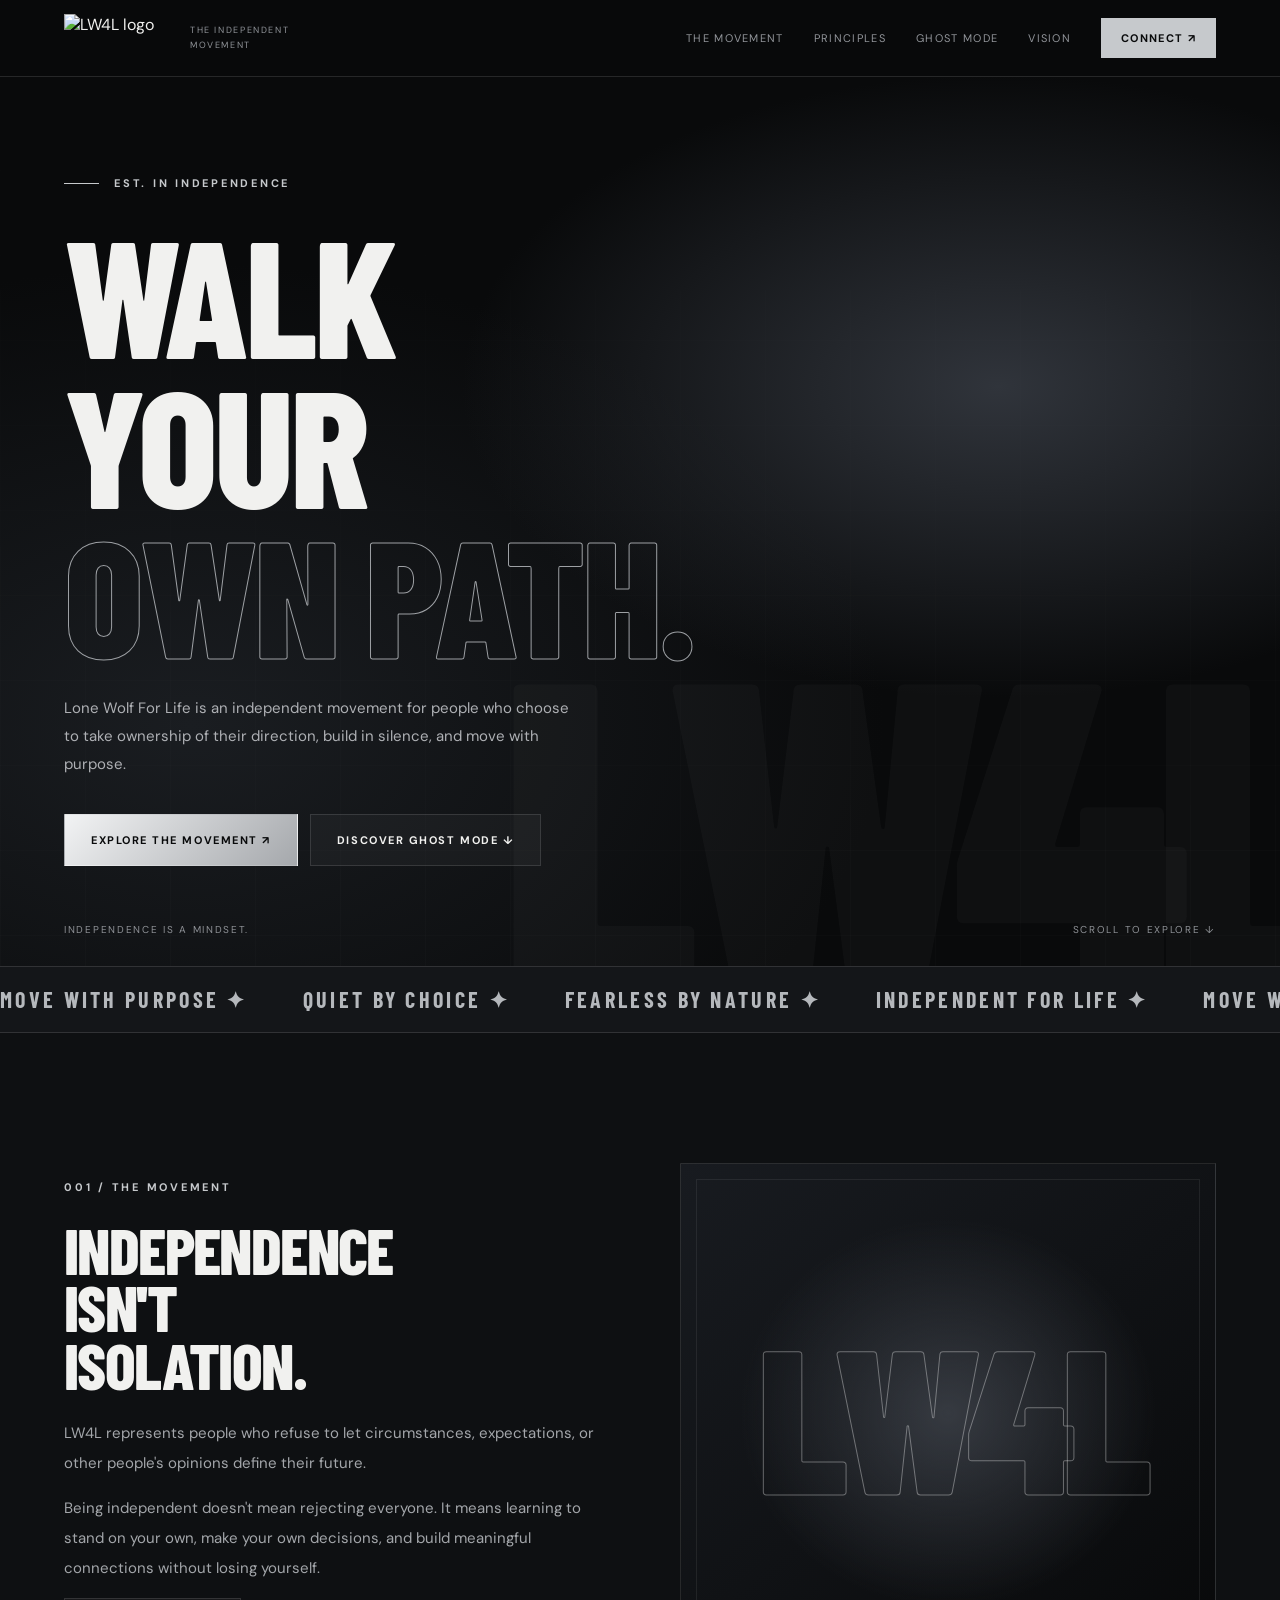
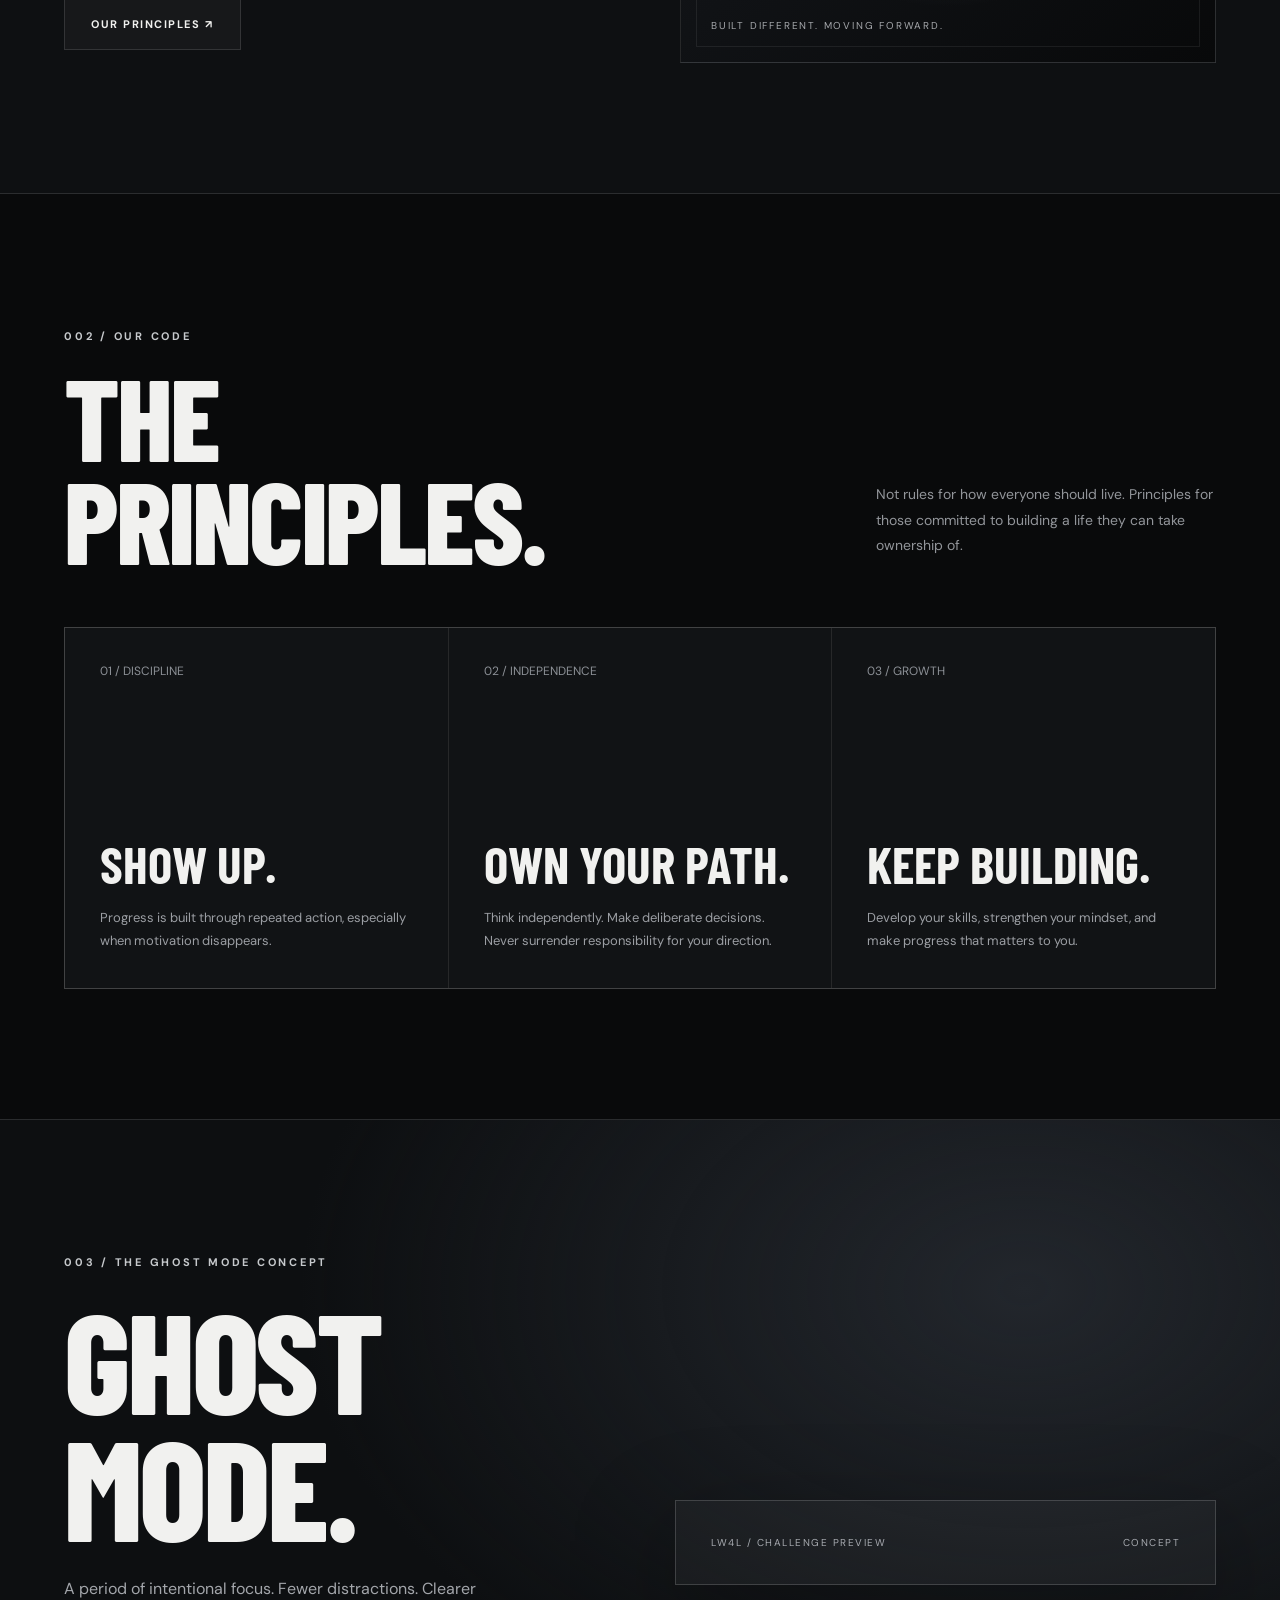
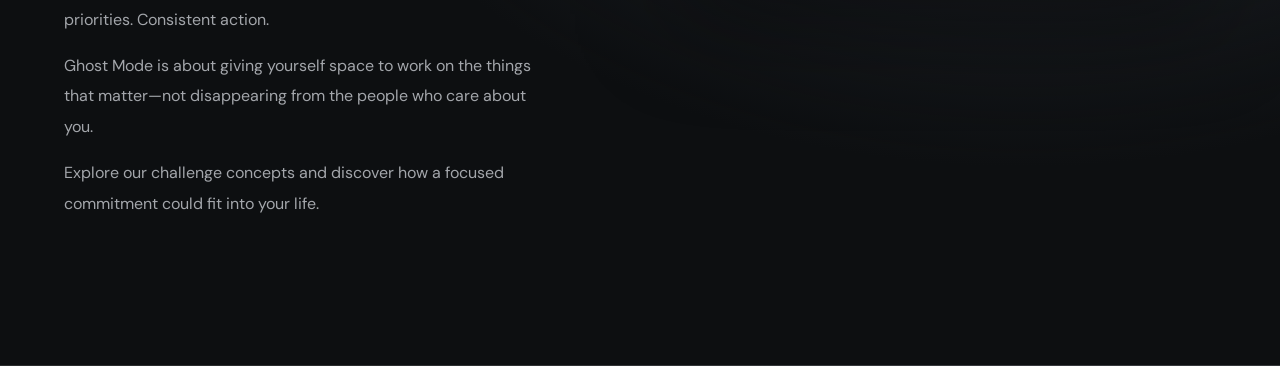
==== commit d7cd8f73: "Update index.html" ====
--- a/index.html
+++ b/index.html
@@ -1,15 +1,868 @@
-<!doctype html>
-<html lang="en"><head><meta charset="utf-8"><meta name="viewport" content="width=device-width,initial-scale=1"><meta name="theme-color" content="#08090a"><meta name="description" content="LW4L — Lone Wolf For Life. An independent movement for those who choose their own path. Quiet. Fearless. For life."><meta property="og:title" content="LW4L — Lone Wolf For Life"><meta property="og:description" content="The independent movement. Your path. Your terms."><meta property="og:type" content="website"><meta property="og:image" content="lw4l-original-logo.jpg"><link rel="icon" href="favicon.svg" type="image/svg+xml"><link rel="preconnect" href="https://fonts.googleapis.com"><link rel="preconnect" href="https://fonts.gstatic.com" crossorigin><link href="https://fonts.googleapis.com/css2?family=Barlow+Condensed:wght@500;600;700;800;900&family=DM+Sans:wght@400;500;600;700&display=swap" rel="stylesheet"><link rel="stylesheet" href="styles.css"><script defer src="script.js"></script><title>LW4L — Lone Wolf For Life</title></head>
-<body><a class="skip" href="#main">Skip to content</a><div class="grain" aria-hidden="true"></div><div class="reading-progress" aria-hidden="true" id="reading-progress"></div>
-<header class="header" id="top"><a href="#top" class="brand" aria-label="LW4L home"><img src="lw4l-original-logo.jpg" width="78" height="62" alt="LW4L original logo"><span class="brand-meta">LONE WOLF<br>FOR LIFE<span class="brand-dot">.</span></span></a><nav class="nav" aria-label="Main"><a href="#manifesto">THE CODE</a><a href="#ghost">GHOST MODE</a><a href="#protocol">THE PROTOCOL</a><a href="#future">THE FUTURE</a></nav><a class="nav-cta" href="#connect">FOLLOW THE MOVEMENT <span>↗</span></a><button class="menu-button" type="button" aria-label="Open navigation" aria-expanded="false" aria-controls="mobile-menu"><span></span><span></span></button></header>
-<nav class="mobile-menu" id="mobile-menu" hidden aria-label="Mobile"><a href="#manifesto">01 / THE CODE</a><a href="#ghost">02 / GHOST MODE</a><a href="#protocol">03 / THE PROTOCOL</a><a href="#future">04 / THE FUTURE</a><a href="#connect">05 / CONNECT</a></nav>
-<main id="main">
-<section class="hero" aria-labelledby="hero-heading"><div class="hero-art" aria-hidden="true"><div class="moon"></div><div class="horizon"></div><div class="architecture architecture-a"></div><div class="architecture architecture-b"></div><div class="figure"><div class="figure-hood"></div><div class="figure-body"></div></div><div class="hero-vignette"></div></div><div class="hero-grid" aria-hidden="true"></div><div class="hero-inner wrap"><div class="hero-overline"><span class="signal"><i></i> THE INDEPENDENT MOVEMENT</span><span class="hero-issue">EST. ON OUR OWN TERMS / 001</span></div><p class="hero-side-note" aria-hidden="true">NO CROWD REQUIRED — NO PERMISSION NEEDED</p><h1 id="hero-heading">MOVE<br><span>DIFFERENT.</span></h1><div class="hero-lower"><div><p class="hero-sub">The world has enough followers.<br><strong>Choose your own direction.</strong></p><div class="hero-actions"><a class="btn btn-silver" href="#manifesto">ENTER THE MOVEMENT <span>↗</span></a><a class="btn-link" href="#ghost">EXPLORE GHOST MODE <span>↘</span></a></div></div><div class="hero-id"><span>LW / 4L</span><span>QUIET.<br>FEARLESS.<br>INDEPENDENT.</span></div></div></div><div class="hero-bottom wrap"><span>INDEPENDENCE IS A MINDSET.</span><span>SCROLL TO DISCOVER ↓</span></div></section>
-<div class="marquee" aria-label="Quiet by choice. Fearless by nature. Independent for life."><div>QUIET BY CHOICE <b>✳</b> FEARLESS BY NATURE <b>✳</b> INDEPENDENT FOR LIFE <b>✳</b> QUIET BY CHOICE <b>✳</b> FEARLESS BY NATURE <b>✳</b> INDEPENDENT FOR LIFE <b>✳</b></div></div>
-<section class="manifesto section wrap" id="manifesto"><div class="section-heading"><span class="section-number">[ 01 — THE CODE ]</span><span>NOT FOR EVERYONE. FOR THOSE WHO GET IT.</span></div><div class="manifesto-layout"><div><p class="micro">THE MOVEMENT / THE MINDSET</p><h2>YOU DON'T<br>NEED A <em>CROWD</em><br>TO HAVE A<br>DIRECTION<span class="period">.</span></h2></div><div class="manifesto-right"><div class="manifesto-symbol" aria-hidden="true"><span>4</span><i>LW4L / 001</i></div><p>LW4L stands for <strong>Lone Wolf For Life</strong>. It's for people who think independently, build intentionally, and refuse to let the noise decide who they become.</p><p>Being independent doesn't mean being isolated. It means knowing your own direction — and choosing your connections with intention.</p><a href="#principles" class="inline-arrow">UNDERSTAND THE CODE <span>↗</span></a></div></div></section>
-<section class="principles" id="principles"><div class="wrap"><div class="section-heading"><span class="section-number">[ THE THREE PRINCIPLES ]</span><span>OUR CODE DOESN'T NEED AN AUDIENCE.</span></div><div class="principle-list"><article class="principle"><span class="principle-num">01 /</span><div><h3>THINK<br>FREELY.</h3><p>Don't outsource your decisions. Question the obvious. Own your perspective.</p></div><span class="principle-icon" aria-hidden="true">↗</span></article><article class="principle"><span class="principle-num">02 /</span><div><h3>MOVE<br>QUIETLY.</h3><p>Make progress without needing applause. Let your work build your reputation.</p></div><span class="principle-icon" aria-hidden="true">↗</span></article><article class="principle"><span class="principle-num">03 /</span><div><h3>LIVE<br>FEARLESSLY.</h3><p>Take responsibility for the path ahead. Stay open to people, never dependent on the crowd.</p></div><span class="principle-icon" aria-hidden="true">↗</span></article></div></div></section>
-<section class="ghost" id="ghost"><div class="ghost-backdrop" aria-hidden="true"><span>GHOST</span></div><div class="wrap ghost-wrap"><div class="section-heading ghost-heading"><span class="section-number">[ 02 — GHOST MODE ]</span><span>THE WORK HAPPENS OFF CAMERA.</span></div><div class="ghost-columns"><div class="ghost-text"><p class="micro">DISCONNECT FROM THE NOISE / RECONNECT WITH THE MISSION</p><h2>ENTER<br><em>GHOST</em><br>MODE<span class="period">.</span></h2><p>Not a trend. A personal protocol. Cut the distractions, choose what matters, and put in the work when nobody's watching.</p><p class="ghost-note">A philosophy and challenge preview — not an account or live progress tracker.</p><a class="btn btn-silver" href="#protocol">DISCOVER THE PROTOCOL <span>↗</span></a></div><div class="console" aria-label="Interactive Ghost Mode challenge preview"><div class="console-top"><span><i class="status-light"></i> LW4L / FIELD TERMINAL</span><span>PREVIEW MODE</span></div><div class="console-display"><span class="console-small">SELECT A PROTOCOL</span><div class="challenge-tabs" role="group" aria-label="Challenge previews"><button class="challenge-tab active" data-challenge="0" aria-pressed="true">07 DAYS</button><button class="challenge-tab" data-challenge="1" aria-pressed="false">14 DAYS</button><button class="challenge-tab" data-challenge="2" aria-pressed="false">30 DAYS</button></div><div class="console-number" id="challenge-days">07<span> / DAYS</span></div><h3 id="challenge-title">THE FOUNDATION</h3><p id="challenge-desc">Build momentum through simple daily commitments. Start small. Show up consistently.</p><div class="console-meter"><div class="meter-top"><span>THE MISSION</span><span id="challenge-type">DISCIPLINE</span></div><div class="meter-bars" aria-hidden="true"><i></i><i></i><i></i><i></i><i></i><i></i><i></i></div></div><div class="console-foot"><span>NO SIGN-IN / NO TRACKING</span><span>CONCEPT 001 ↗</span></div></div></div></div></div></section>
-<section class="protocol section wrap" id="protocol"><div class="section-heading"><span class="section-number">[ 03 — THE PROTOCOL ]</span><span>PROGRESS DOESN'T NEED PERMISSION.</span></div><div class="protocol-intro"><h2>LESS TALK.<br><em>MORE PROOF.</em></h2><p>Ghost Mode starts with three decisions. No membership required. No public scoreboard. Just a framework you can put to work today.</p></div><div class="steps"><article><div class="step-top"><span>01</span><span>THE DECISION ↗</span></div><h3>CHOOSE<br>YOUR FOCUS.</h3><p>Pick one thing worth improving. Make it specific enough to act on today.</p></article><article><div class="step-top"><span>02</span><span>THE COMMITMENT ↗</span></div><h3>SHOW UP<br>DAILY.</h3><p>Set a small, repeatable action. Consistency matters more than performance.</p></article><article><div class="step-top"><span>03</span><span>THE EVOLUTION ↗</span></div><h3>REVIEW.<br>REPEAT.</h3><p>Reflect on what worked, adjust what didn't, and keep your direction.</p></article></div><div class="protocol-statement"><span>LW4L FIELD NOTE / 001</span><p>“Your progress is yours.<br><em>You don't owe the world a performance.</em>”</p><span>QUIET. FEARLESS. INDEPENDENT.</span></div></section>
-<section class="future" id="future"><div class="wrap"><div class="section-heading"><span class="section-number">[ 04 — WHAT'S NEXT ]</span><span>THIS IS ONLY THE BEGINNING.</span></div><div class="future-grid"><div><p class="micro">THE VISION / LONG TERM</p><h2>MORE THAN<br>A <em>NAME.</em></h2><p>LW4L is growing into a creative movement spanning identity, culture, personal growth, and useful skills. We're building the foundation before promising the future.</p></div><div class="future-stack"><article><span>01 / CULTURE</span><h3>THE IDENTITY</h3><p>Ideas and visual stories that represent the movement.</p><b>↗</b></article><article><span>02 / KNOWLEDGE</span><h3>THE RESOURCES</h3><p>Practical tools and learning, built with purpose.</p><b>↗</b></article><article><span>03 / FUTURE</span><h3>THE EXPANSION</h3><p>Apparel, creative projects, and deeper community experiences — when they're ready.</p><b>↗</b></article></div></div></div></section>
-<section class="connect section wrap" id="connect"><div class="section-heading"><span class="section-number">[ 05 — STAY CONNECTED ]</span><span>THE MOVEMENT IS JUST GETTING STARTED.</span></div><div class="connect-heading"><p class="micro">FIND THE SIGNAL / FOLLOW THE JOURNEY</p><h2>STAY<br><em>INDEPENDENT.</em></h2><p>No account. No noise. Follow LW4L where the movement is taking shape.</p></div><div class="socials"><a href="https://x.com/officiallw4l" target="_blank" rel="noopener noreferrer"><span>01 / X</span><strong>FOLLOW THE SIGNAL</strong><b>↗</b></a><a href="https://vm.tiktok.com/ZS9Dbp8UttswS-iFeXm/" target="_blank" rel="noopener noreferrer"><span>02 / TIKTOK</span><strong>SEE THE CULTURE</strong><b>↗</b></a><a href="https://youtube.com/@officiallw4l?si=4StQWwkhOBQoXKc1" target="_blank" rel="noopener noreferrer"><span>03 / YOUTUBE</span><strong>WATCH THE JOURNEY</strong><b>↗</b></a></div></section>
-</main><footer class="footer"><div class="wrap footer-main"><div><img src="lw4l-original-logo.jpg" alt="LW4L" width="124" height="100"><p>LONE WOLF FOR LIFE.</p></div><a href="#top">BACK TO THE TOP ↑</a></div><div class="wrap footer-bottom"><span>© <span id="year">2026</span> LW4L. ALL RIGHTS RESERVED.</span><span>QUIET BY CHOICE. FEARLESS BY NATURE.</span><span>INDEPENDENT FOR LIFE.</span></div></footer></body></html>
+<!DOCTYPE html>
+<html lang="en">
+<head>
+  <meta charset="UTF-8">
+  <meta name="viewport" content="width=device-width, initial-scale=1.0">
+  <meta name="theme-color" content="#090a0b">
+  <meta name="description" content="LW4L — Lone Wolf For Life. An independent movement built on self-direction, discipline and progress.">
+  <title>LW4L — Lone Wolf For Life</title>
+
+  <!-- Original LW4L logo is also the favicon -->
+  <link rel="icon" type="image/jpeg" href="lw4l-original-logo.jpg">
+
+  <link rel="preconnect" href="https://fonts.googleapis.com">
+  <link rel="preconnect" href="https://fonts.gstatic.com" crossorigin>
+  <link href="https://fonts.googleapis.com/css2?family=Barlow+Condensed:wght@500;600;700;800;900&family=DM+Sans:wght@400;500;600;700&display=swap" rel="stylesheet">
+
+  <style>
+    :root {
+      --bg: #090a0b;
+      --surface: #111315;
+      --surface2: #181a1d;
+      --line: rgba(255,255,255,.12);
+      --text: #f1f1ef;
+      --muted: #92959a;
+      --silver: #c6c9cc;
+    }
+
+    * { box-sizing: border-box; }
+
+    html { scroll-behavior: smooth; }
+
+    body {
+      margin: 0;
+      background: var(--bg);
+      color: var(--text);
+      font-family: "DM Sans", Arial, sans-serif;
+      overflow-x: hidden;
+    }
+
+    a { color: inherit; text-decoration: none; }
+
+    button { font: inherit; cursor: pointer; }
+
+    img { max-width: 100%; }
+
+    ::selection {
+      background: #c6c9cc;
+      color: #090a0b;
+    }
+
+    .container {
+      width: min(1200px, 90%);
+      margin-inline: auto;
+    }
+
+    .eyebrow {
+      font-size: 11px;
+      font-weight: 700;
+      letter-spacing: .25em;
+      text-transform: uppercase;
+      color: var(--silver);
+    }
+
+    .display {
+      font-family: "Barlow Condensed", Impact, sans-serif;
+      font-weight: 800;
+      text-transform: uppercase;
+      letter-spacing: -.025em;
+      line-height: .9;
+    }
+
+    .muted { color: var(--muted); }
+
+    /* NAVIGATION */
+
+    header {
+      position: fixed;
+      inset: 0 0 auto;
+      z-index: 100;
+      background: rgba(9,10,11,.86);
+      backdrop-filter: blur(20px);
+      border-bottom: 1px solid var(--line);
+    }
+
+    .nav {
+      min-height: 76px;
+      display: flex;
+      align-items: center;
+      justify-content: space-between;
+      gap: 24px;
+    }
+
+    .brand {
+      display: flex;
+      align-items: center;
+      gap: 14px;
+    }
+
+    .brand img {
+      width: 112px;
+      height: 48px;
+      object-fit: contain;
+    }
+
+    .brand span {
+      font-size: 9px;
+      letter-spacing: .18em;
+      text-transform: uppercase;
+      color: var(--muted);
+      line-height: 1.7;
+    }
+
+    .navlinks {
+      display: flex;
+      align-items: center;
+      gap: 30px;
+    }
+
+    .navlinks a {
+      font-size: 11px;
+      letter-spacing: .12em;
+      text-transform: uppercase;
+      color: var(--muted);
+      transition: color .2s;
+    }
+
+    .navlinks a:hover { color: white; }
+
+    .navlinks .join {
+      color: #090a0b;
+      background: var(--silver);
+      padding: 13px 20px;
+      font-weight: 700;
+    }
+
+    .menu-btn {
+      display: none;
+      background: none;
+      color: white;
+      border: 1px solid var(--line);
+      padding: 10px 14px;
+      font-size: 22px;
+    }
+
+    /* HERO */
+
+    .hero {
+      min-height: 100svh;
+      padding-top: 76px;
+      position: relative;
+      display: flex;
+      align-items: center;
+      overflow: hidden;
+      isolation: isolate;
+      background:
+        radial-gradient(ellipse at 78% 40%, #30343b 0%, transparent 38%),
+        radial-gradient(ellipse at 15% 75%, #1a1d21 0%, transparent 45%),
+        #090a0b;
+    }
+
+    .hero::before {
+      content: "";
+      position: absolute;
+      inset: 0;
+      z-index: -1;
+      opacity: .24;
+      background-image:
+        linear-gradient(rgba(255,255,255,.06) 1px, transparent 1px),
+        linear-gradient(90deg, rgba(255,255,255,.06) 1px, transparent 1px);
+      background-size: 85px 85px;
+      mask-image: linear-gradient(to bottom, transparent, black);
+    }
+
+    .hero::after {
+      content: "LW4L";
+      position: absolute;
+      right: -3%;
+      bottom: -8%;
+      z-index: -1;
+      font: 900 clamp(180px,35vw,600px)/1 "Barlow Condensed", sans-serif;
+      letter-spacing: -.08em;
+      color: rgba(255,255,255,.025);
+      pointer-events: none;
+    }
+
+    .hero-inner {
+      padding-block: 100px;
+      position: relative;
+    }
+
+    .hero .eyebrow {
+      display: flex;
+      align-items: center;
+      gap: 15px;
+    }
+
+    .hero .eyebrow::before {
+      content: "";
+      width: 35px;
+      height: 1px;
+      background: var(--silver);
+    }
+
+    .hero h1 {
+      font-size: clamp(78px, 13vw, 205px);
+      margin: 28px 0;
+      max-width: 1100px;
+    }
+
+    .hero h1 .outline {
+      color: transparent;
+      -webkit-text-stroke: 1px #9da0a4;
+    }
+
+    .hero-copy {
+      max-width: 510px;
+      color: #aeb0b4;
+      line-height: 1.85;
+      font-size: 15px;
+    }
+
+    .hero-actions {
+      display: flex;
+      gap: 12px;
+      flex-wrap: wrap;
+      margin-top: 35px;
+    }
+
+    .btn {
+      display: inline-flex;
+      align-items: center;
+      justify-content: center;
+      min-height: 52px;
+      padding: 0 26px;
+      font-size: 11px;
+      letter-spacing: .14em;
+      text-transform: uppercase;
+      font-weight: 700;
+      border: 1px solid var(--line);
+      transition: transform .2s, background .2s;
+    }
+
+    .btn:hover { transform: translateY(-3px); }
+
+    .btn-primary {
+      color: #090a0b;
+      background: linear-gradient(135deg,#f2f3f4,#a5a8ac);
+      border-color: transparent;
+    }
+
+    .btn-secondary { background: rgba(255,255,255,.035); }
+
+    .hero-bottom {
+      position: absolute;
+      bottom: 30px;
+      left: 5%;
+      right: 5%;
+      display: flex;
+      justify-content: space-between;
+      gap: 20px;
+      color: #8f9297;
+      font-size: 10px;
+      text-transform: uppercase;
+      letter-spacing: .17em;
+    }
+
+    /* MARQUEE */
+
+    .marquee {
+      overflow: hidden;
+      border-block: 1px solid var(--line);
+      background: #141619;
+      padding: 19px 0;
+    }
+
+    .marquee-track {
+      display: flex;
+      gap: 55px;
+      width: max-content;
+      animation: marquee 25s linear infinite;
+    }
+
+    .marquee span {
+      font: 700 22px "Barlow Condensed",sans-serif;
+      text-transform: uppercase;
+      letter-spacing: .15em;
+      color: #b5b8bc;
+      white-space: nowrap;
+    }
+
+    @keyframes marquee {
+      to { transform: translateX(-50%); }
+    }
+
+    /* SHARED SECTIONS */
+
+    section.content-section { padding: 130px 0; }
+
+    .section-heading {
+      display: flex;
+      align-items: end;
+      justify-content: space-between;
+      gap: 30px;
+      margin-bottom: 55px;
+    }
+
+    .section-heading h2 {
+      font-size: clamp(60px, 9vw, 125px);
+      margin: 20px 0 0;
+    }
+
+    .section-heading p {
+      max-width: 340px;
+      line-height: 1.8;
+      font-size: 14px;
+    }
+
+    /* MANIFESTO */
+
+    .manifesto {
+      background: #0e1012;
+      border-bottom: 1px solid var(--line);
+    }
+
+    .manifesto-grid {
+      display: grid;
+      grid-template-columns: 1fr 1fr;
+      gap: 80px;
+      align-items: center;
+    }
+
+    .manifesto-quote {
+      font-size: clamp(38px,5vw,70px);
+      margin: 25px 0;
+    }
+
+    .manifesto-text {
+      color: #a3a6aa;
+      font-size: 15px;
+      line-height: 2;
+    }
+
+    .manifesto-art {
+      min-height: 500px;
+      border: 1px solid var(--line);
+      position: relative;
+      overflow: hidden;
+      background:
+        radial-gradient(ellipse at center, #363a41, transparent 55%),
+        linear-gradient(140deg,#181b20,#08090a);
+      display: grid;
+      place-items: center;
+    }
+
+    .manifesto-art::before {
+      content: "";
+      position: absolute;
+      inset: 15px;
+      border: 1px solid rgba(255,255,255,.07);
+    }
+
+    .manifesto-art strong {
+      font: 900 clamp(90px,16vw,220px) "Barlow Condensed",sans-serif;
+      letter-spacing: -.07em;
+      color: transparent;
+      -webkit-text-stroke: 1px rgba(255,255,255,.35);
+    }
+
+    .art-caption {
+      position: absolute;
+      bottom: 30px;
+      left: 30px;
+      font-size: 10px;
+      letter-spacing: .18em;
+      text-transform: uppercase;
+      color: #a6a8ac;
+    }
+
+    /* PILLARS */
+
+    .pillars {
+      display: grid;
+      grid-template-columns: repeat(3,1fr);
+      gap: 1px;
+      background: var(--line);
+      border: 1px solid var(--line);
+    }
+
+    .pillar {
+      background: #111315;
+      min-height: 360px;
+      padding: 35px;
+      display: flex;
+      flex-direction: column;
+      justify-content: space-between;
+      transition: background .3s;
+    }
+
+    .pillar:hover { background: #1b1e22; }
+
+    .pillar .number {
+      font-size: 12px;
+      color: #8c9096;
+    }
+
+    .pillar h3 {
+      font: 700 clamp(36px,4vw,58px)/1 "Barlow Condensed",sans-serif;
+      text-transform: uppercase;
+      margin: 0 0 18px;
+    }
+
+    .pillar p {
+      color: #9b9ea3;
+      line-height: 1.75;
+      font-size: 13px;
+      margin: 0;
+    }
+
+    /* GHOST MODE */
+
+    .ghost {
+      background:
+        radial-gradient(ellipse at 80% 20%,#22262c,transparent 50%),
+        #0d0f11;
+      border-block: 1px solid var(--line);
+    }
+
+    .ghost-layout {
+      display: grid;
+      grid-template-columns: 1fr 1fr;
+      gap: 70px;
+      align-items: center;
+    }
+
+    .ghost h2 {
+      font-size: clamp(80px,11vw,155px);
+      margin: 25px 0;
+    }
+
+    .ghost p {
+      max-width: 480px;
+      line-height: 1.9;
+      color: #a3a6ab;
+    }
+
+    .challenge-card {
+      padding: 35px;
+      background: rgba(255,255,255,.035);
+      border: 1px solid rgba(255,255,255,.16);
+      box-shadow: 0 35px 100px rgba(0,0,0,.35);
+    }
+
+    .challenge-top {
+      display: flex;
+      justify-content: space-between;
+      gap: 15px;
+      font-size: 10px;
+      letter-spacing: .15em;
+      color: #a7aab0;
+      text-transform: uppercase;
+    }
+
+    .challenge-card h3 {
+      font: 800 58px/1 "Barlow Condensed",sans-serif;
+      text-transform: uppercase;
+      margin: 50px 0 12px;
+    }
+
+    .challenge-card > p {
+      font-size: 13px;
+      margin-bottom: 30px;
+    }
+
+    .progress-track {
+      height: 4px;
+      background: #34373c;
+      margin-bottom: 12px;
+    }
+
+    .progress-fill {
+      height: 100%;
+      width: 42%;
+      background: linear-gradient(90deg,#747980,#f2f3f4);
+      transition: width .4s;
+    }
+
+    .progress-label {
+      display: flex;
+      justify-content: space-between;
+      color: #b4b6b9;
+      font-size: 11px;
+    }
+
+    .challenge-controls {
+      display: flex;
+      gap: 8px;
+      margin-top: 35px;
+    }
+
+    .challenge-controls button {
+      flex: 1;
+      border: 1px solid var(--line);
+      background: transparent;
+      color: #a8abb0;
+      padding: 13px;
+      font-size: 11px;
+      letter-spacing: .1em;
+    }
+
+    .challenge-controls button.active {
+      background: var(--silver);
+      color: #090a0b;
+      font-weight: 700;
+    }
+
+    .demo-label {
+      display: block;
+      margin-top: 20px;
+      font-size: 10px;
+      color: #777b81;
+      letter-spacing: .08em;
+    }
+
+    /* STATEMENT */
+
+    .statement {
+      padding: 170px 0;
+      text-align: center;
+      background:
+        radial-gradient(ellipse at center,#292d33,transparent 65%),
+        #0b0c0e;
+    }
+
+    .statement h2 {
+      font-size: clamp(65px,12vw,165px);
+      margin: 30px auto;
+      max-width: 1100px;
+    }
+
+    .statement p {
+      max-width: 540px;
+      margin: 0 auto;
+      line-height: 1.9;
+      color: #b0b3b7;
+    }
+
+    /* SOCIALS */
+
+    .social-grid {
+      display: grid;
+      grid-template-columns: repeat(3,1fr);
+      gap: 15px;
+      margin-top: 45px;
+    }
+
+    .social-card {
+      padding: 35px;
+      min-height: 230px;
+      background: #131518;
+      border: 1px solid var(--line);
+      display: flex;
+      flex-direction: column;
+      justify-content: space-between;
+      transition: background .25s, transform .25s;
+    }
+
+    .social-card:hover {
+      background: #202328;
+      transform: translateY(-5px);
+    }
+
+    .social-card .arrow {
+      font-size: 28px;
+      align-self: flex-end;
+    }
+
+    .social-card h3 {
+      font: 800 42px "Barlow Condensed",sans-serif;
+      text-transform: uppercase;
+      margin: 0 0 6px;
+    }
+
+    .social-card small { color: #999da2; }
+
+    footer {
+      border-top: 1px solid var(--line);
+      padding: 35px 0;
+    }
+
+    .footer-inner {
+      display: flex;
+      justify-content: space-between;
+      gap: 25px;
+      align-items: center;
+      color: #8d9095;
+      font-size: 11px;
+    }
+
+    /* MOBILE */
+
+    @media(max-width:800px) {
+      .menu-btn { display: block; }
+
+      .navlinks {
+        display: none;
+        position: absolute;
+        top: 76px;
+        left: 0;
+        right: 0;
+        padding: 25px 5%;
+        background: #111315;
+        border-bottom: 1px solid var(--line);
+        flex-direction: column;
+        align-items: stretch;
+        gap: 25px;
+      }
+
+      .navlinks.open { display: flex; }
+
+      .navlinks a { font-size: 13px; }
+
+      .hero { min-height: 780px; }
+
+      .hero-inner { padding-block: 90px 120px; }
+
+      .hero h1 { font-size: clamp(76px,16vw,125px); }
+
+      .manifesto-grid,
+      .ghost-layout { grid-template-columns: 1fr; gap: 40px; }
+
+      .manifesto-art { min-height: 330px; }
+
+      .pillars { grid-template-columns: 1fr; }
+
+      .pillar { min-height: 260px; }
+
+      .social-grid { grid-template-columns: 1fr; }
+
+      .social-card { min-height: 175px; }
+
+      .section-heading {
+        flex-direction: column;
+        align-items: start;
+        gap: 10px;
+      }
+
+      section.content-section { padding: 90px 0; }
+
+      .statement { padding: 100px 0; }
+    }
+
+    @media(max-width:480px) {
+      .brand img { width: 90px; }
+
+      .brand span { font-size: 8px; }
+
+      .hero { min-height: 100svh; }
+
+      .hero h1 { font-size: clamp(67px,17vw,95px); }
+
+      .hero-copy { font-size: 13px; }
+
+      .hero-bottom { font-size: 8px; }
+
+      .challenge-card { padding: 22px; }
+
+      .challenge-card h3 { font-size: 45px; }
+
+      .footer-inner {
+        flex-direction: column;
+        text-align: center;
+      }
+    }
+
+    @media(prefers-reduced-motion:reduce) {
+      *, *::before, *::after {
+        animation-duration: .01ms !important;
+        transition-duration: .01ms !important;
+        scroll-behavior: auto !important;
+      }
+    }
+  </style>
+</head>
+
+<body>
+
+  <header>
+    <nav class="nav container" aria-label="Main navigation">
+      <a class="brand" href="#home" aria-label="LW4L Home">
+        <img src="lw4l-original-logo.jpg" alt="LW4L logo">
+        <span>THE INDEPENDENT<br>MOVEMENT</span>
+      </a>
+
+      <button class="menu-btn" id="menuBtn" aria-label="Open menu" aria-expanded="false">☰</button>
+
+      <div class="navlinks" id="navlinks">
+        <a href="#movement">The Movement</a>
+        <a href="#principles">Principles</a>
+        <a href="#ghost">Ghost Mode</a>
+        <a href="#vision">Vision</a>
+        <a class="join" href="#connect">CONNECT ↗</a>
+      </div>
+    </nav>
+  </header>
+
+  <main>
+
+    <section class="hero" id="home">
+      <div class="container hero-inner">
+        <div class="eyebrow">EST. IN INDEPENDENCE</div>
+
+        <h1 class="display">
+          WALK<br>
+          YOUR<br>
+          <span class="outline">OWN PATH.</span>
+        </h1>
+
+        <p class="hero-copy">
+          Lone Wolf For Life is an independent movement for people
+          who choose to take ownership of their direction,
+          build in silence, and move with purpose.
+        </p>
+
+        <div class="hero-actions">
+          <a class="btn btn-primary" href="#movement">EXPLORE THE MOVEMENT ↗</a>
+          <a class="btn btn-secondary" href="#ghost">DISCOVER GHOST MODE ↓</a>
+        </div>
+      </div>
+
+      <div class="hero-bottom">
+        <span>INDEPENDENCE IS A MINDSET.</span>
+        <span>SCROLL TO EXPLORE ↓</span>
+      </div>
+    </section>
+
+    <div class="marquee" aria-hidden="true">
+      <div class="marquee-track">
+        <span>MOVE WITH PURPOSE ✦</span>
+        <span>QUIET BY CHOICE ✦</span>
+        <span>FEARLESS BY NATURE ✦</span>
+        <span>INDEPENDENT FOR LIFE ✦</span>
+        <span>MOVE WITH PURPOSE ✦</span>
+        <span>QUIET BY CHOICE ✦</span>
+        <span>FEARLESS BY NATURE ✦</span>
+        <span>INDEPENDENT FOR LIFE ✦</span>
+      </div>
+    </div>
+
+    <section class="content-section manifesto" id="movement">
+      <div class="container manifesto-grid">
+
+        <div>
+          <span class="eyebrow">001 / THE MOVEMENT</span>
+
+          <h2 class="display manifesto-quote">
+            INDEPENDENCE<br>
+            ISN'T<br>
+            ISOLATION.
+          </h2>
+
+          <p class="manifesto-text">
+            LW4L represents people who refuse to let circumstances,
+            expectations, or other people's opinions define their future.
+          </p>
+
+          <p class="manifesto-text">
+            Being independent doesn't mean rejecting everyone.
+            It means learning to stand on your own, make your own
+            decisions, and build meaningful connections without
+            losing yourself.
+          </p>
+
+          <a class="btn btn-secondary" href="#principles">OUR PRINCIPLES ↗</a>
+        </div>
+
+        <div class="manifesto-art" aria-label="Abstract LW4L artwork">
+          <strong>LW4L</strong>
+          <span class="art-caption">BUILT DIFFERENT. MOVING FORWARD.</span>
+        </div>
+
+      </div>
+    </section>
+
+    <section class="content-section" id="principles">
+      <div class="container">
+
+        <div class="section-heading">
+          <div>
+            <span class="eyebrow">002 / OUR CODE</span>
+            <h2 class="display">THE<br>PRINCIPLES.</h2>
+          </div>
+
+          <p class="muted">
+            Not rules for how everyone should live.
+            Principles for those committed to building
+            a life they can take ownership of.
+          </p>
+        </div>
+
+        <div class="pillars">
+
+          <article class="pillar">
+            <span class="number">01 / DISCIPLINE</span>
+            <div>
+              <h3>SHOW UP.</h3>
+              <p>
+                Progress is built through repeated action,
+                especially when motivation disappears.
+              </p>
+            </div>
+          </article>
+
+          <article class="pillar">
+            <span class="number">02 / INDEPENDENCE</span>
+            <div>
+              <h3>OWN YOUR PATH.</h3>
+              <p>
+                Think independently. Make deliberate decisions.
+                Never surrender responsibility for your direction.
+              </p>
+            </div>
+          </article>
+
+          <article class="pillar">
+            <span class="number">03 / GROWTH</span>
+            <div>
+              <h3>KEEP BUILDING.</h3>
+              <p>
+                Develop your skills, strengthen your mindset,
+                and make progress that matters to you.
+              </p>
+            </div>
+          </article>
+
+        </div>
+
+      </div>
+    </section>
+
+    <section class="content-section ghost" id="ghost">
+      <div class="container ghost-layout">
+
+        <div>
+          <span class="eyebrow">003 / THE GHOST MODE CONCEPT</span>
+
+          <h2 class="display">GHOST<br>MODE.</h2>
+
+          <p>
+            A period of intentional focus. Fewer distractions.
+            Clearer priorities. Consistent action.
+          </p>
+
+          <p>
+            Ghost Mode is about giving yourself space to work
+            on the things that matter—not disappearing from
+            the people who care about you.
+          </p>
+
+          <p>
+            Explore our challenge concepts and discover how
+            a focused commitment could fit into your life.
+          </p>
+        </div>
+
+        <div class="challenge-card">
+          <div class="challenge-top">
+            <span>LW4L / CHALLENGE PREVIEW</span>
+            <span>CONCEPT 
